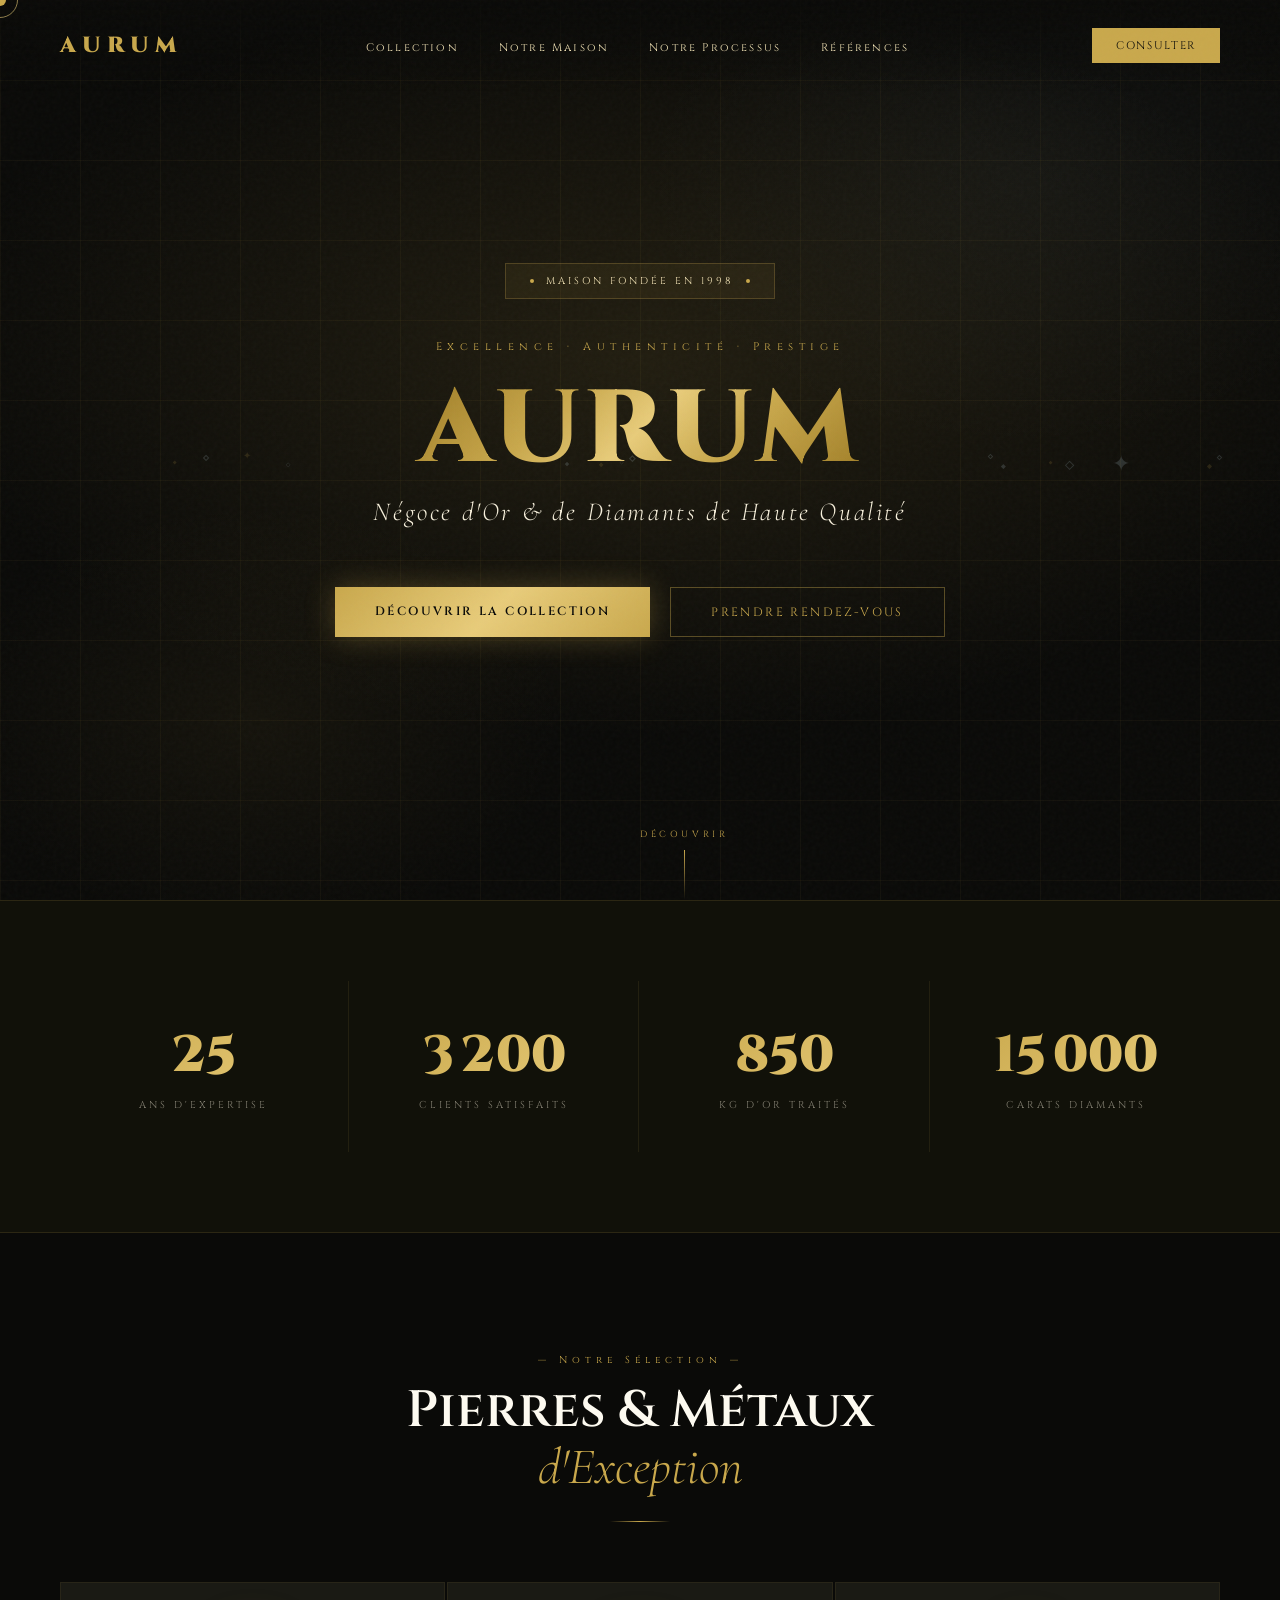
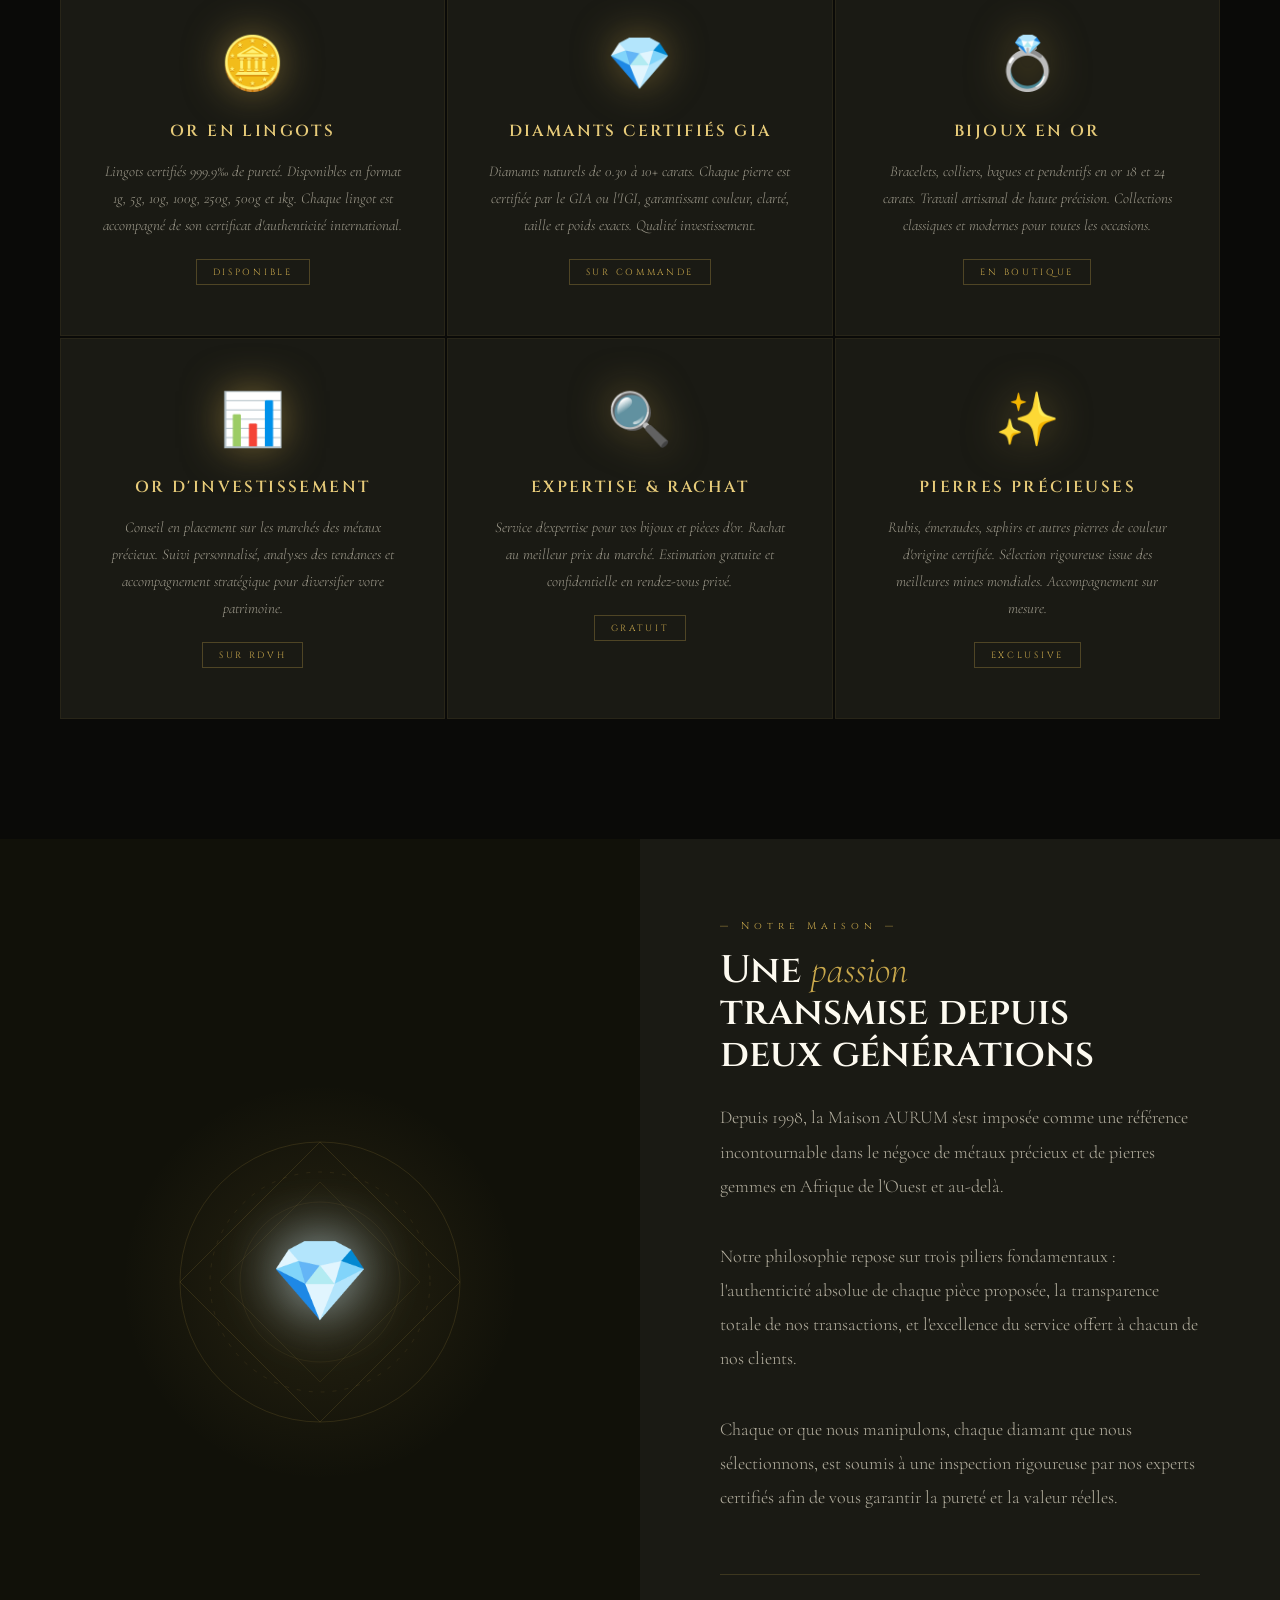
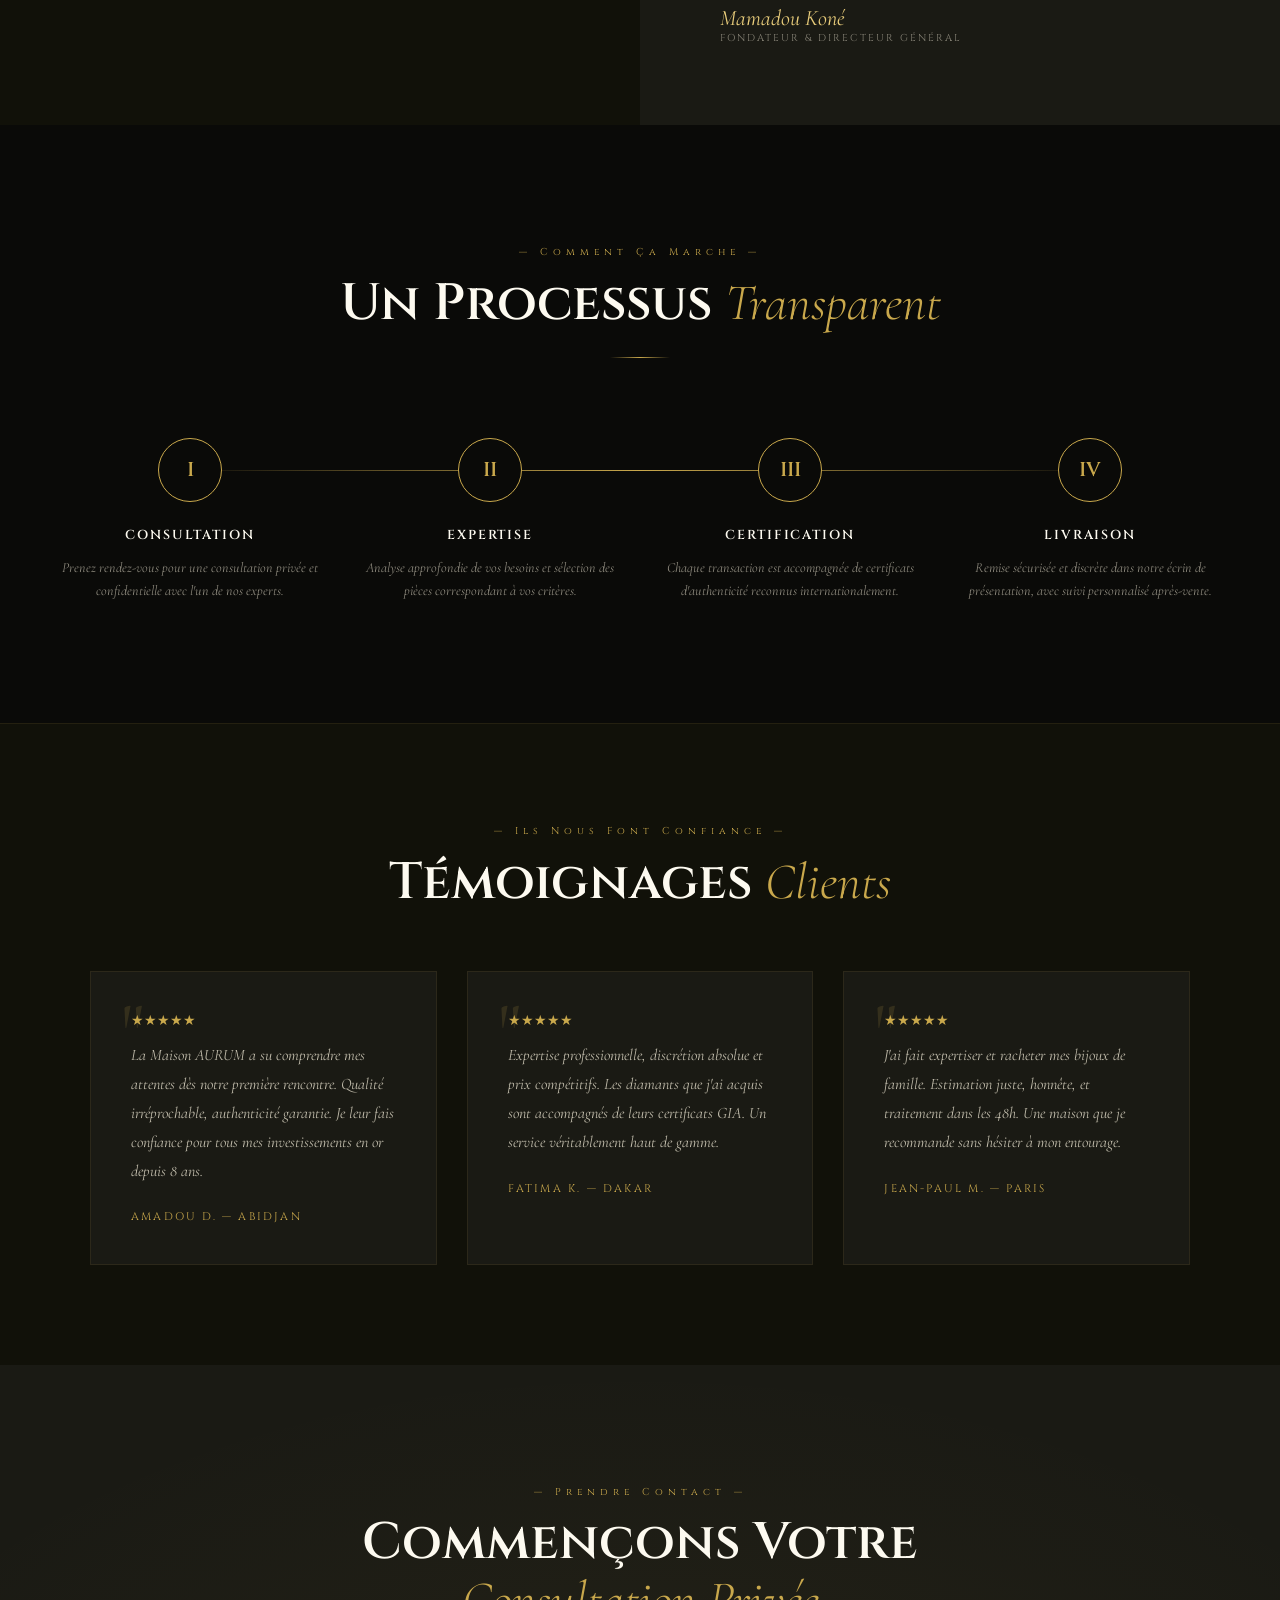
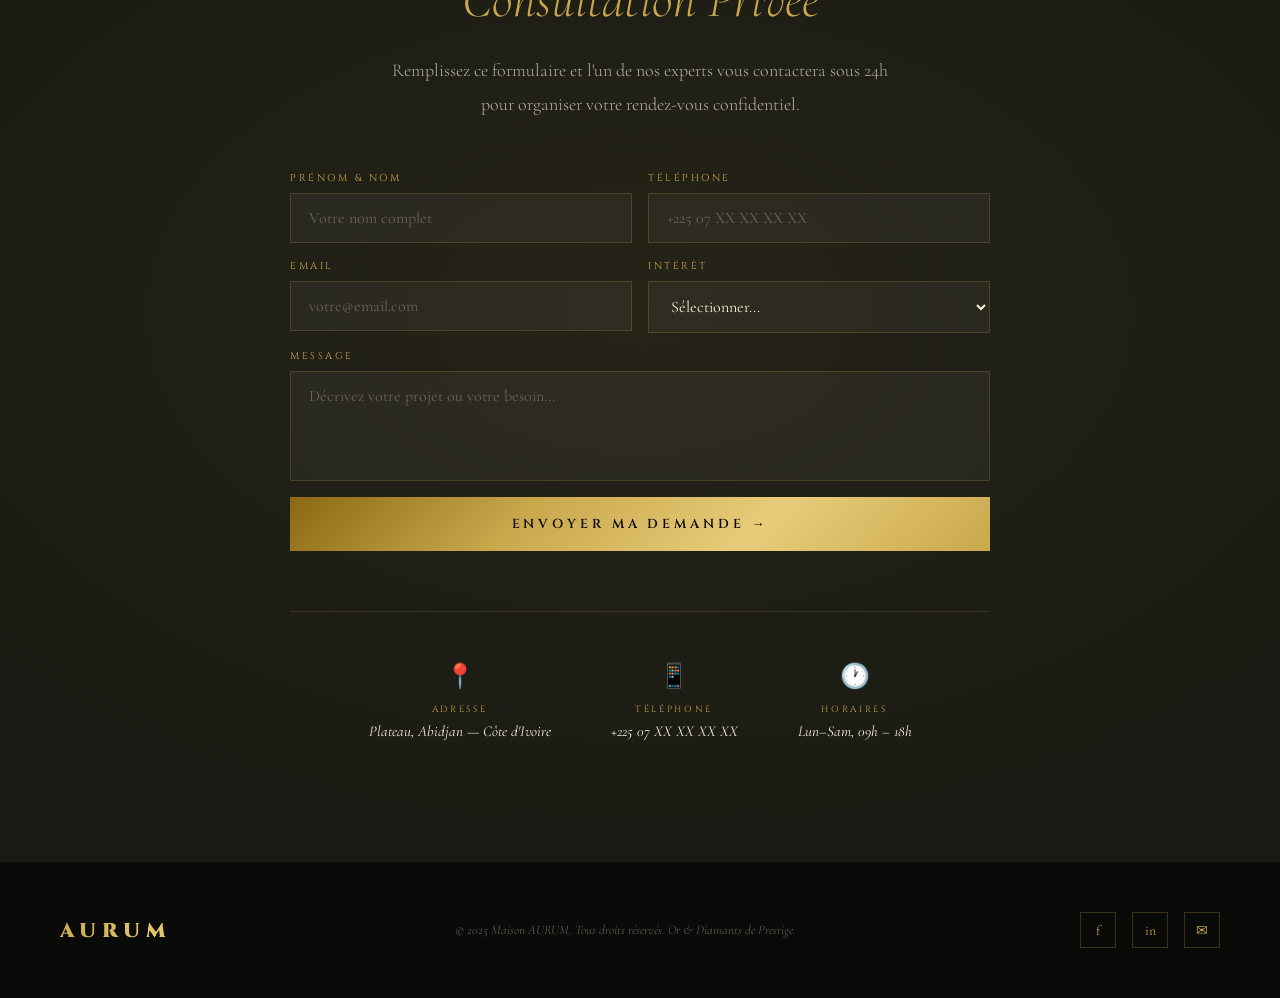
==== index.html @ 29640fcc "first commit" ====
<!DOCTYPE html>
<html lang="fr">
<head>
  <meta charset="UTF-8" />
  <meta name="viewport" content="width=device-width, initial-scale=1.0"/>
  <title>AURUM — Or & Diamants de Prestige</title>
  <link href="https://fonts.googleapis.com/css2?family=Cormorant+Garamond:ital,wght@0,300;0,400;0,600;1,300;1,400&family=Cinzel:wght@400;600;900&family=EB+Garamond:ital,wght@0,400;1,400&display=swap" rel="stylesheet"/>
  <style>
    :root {
      --gold: #C9A84C;
      --gold-light: #E8CC7A;
      --gold-pale: #F5E6B8;
      --gold-deep: #8B6914;
      --black: #0A0A08;
      --dark: #111109;
      --dark2: #1A1A14;
      --smoke: #2A2A20;
      --cream: #F7F0DC;
      --white: #FDFAF0;
      --diamond: #D4F1FF;
    }

    *, *::before, *::after { box-sizing: border-box; margin: 0; padding: 0; }

    html { scroll-behavior: smooth; }

    body {
      background: var(--black);
      color: var(--cream);
      font-family: 'Cormorant Garamond', serif;
      overflow-x: hidden;
      cursor: none;
    }

    /* CUSTOM CURSOR */
    .cursor {
      position: fixed;
      width: 12px; height: 12px;
      background: var(--gold);
      border-radius: 50%;
      pointer-events: none;
      z-index: 9999;
      transform: translate(-50%, -50%);
      transition: transform 0.1s, width 0.3s, height 0.3s, background 0.3s;
    }
    .cursor-ring {
      position: fixed;
      width: 36px; height: 36px;
      border: 1px solid var(--gold-light);
      border-radius: 50%;
      pointer-events: none;
      z-index: 9998;
      transform: translate(-50%, -50%);
      transition: transform 0.18s ease, width 0.3s, height 0.3s;
      opacity: 0.6;
    }

    /* GRAIN OVERLAY */
    body::before {
      content: '';
      position: fixed;
      inset: 0;
      background-image: url("data:image/svg+xml,%3Csvg viewBox='0 0 256 256' xmlns='http://www.w3.org/2000/svg'%3E%3Cfilter id='noise'%3E%3CfeTurbulence type='fractalNoise' baseFrequency='0.9' numOctaves='4' stitchTiles='stitch'/%3E%3C/filter%3E%3Crect width='100%25' height='100%25' filter='url(%23noise)' opacity='1'/%3E%3C/svg%3E");
      opacity: 0.03;
      pointer-events: none;
      z-index: 1000;
    }

    /* NAV */
    nav {
      position: fixed;
      top: 0; left: 0; right: 0;
      display: flex;
      justify-content: space-between;
      align-items: center;
      padding: 28px 60px;
      z-index: 100;
      background: linear-gradient(to bottom, rgba(10,10,8,0.9), transparent);
    }
    .nav-logo {
      font-family: 'Cinzel', serif;
      font-size: 22px;
      font-weight: 900;
      letter-spacing: 0.3em;
      color: var(--gold);
      text-decoration: none;
    }
    .nav-links {
      display: flex;
      gap: 40px;
      list-style: none;
    }
    .nav-links a {
      font-family: 'Cinzel', serif;
      font-size: 11px;
      font-weight: 400;
      letter-spacing: 0.2em;
      color: var(--gold-pale);
      text-decoration: none;
      transition: color 0.3s;
    }
    .nav-links a:hover { color: var(--gold-light); }
    .nav-contact-btn {
      font-family: 'Cinzel', serif;
      font-size: 11px;
      letter-spacing: 0.15em;
      color: var(--black);
      background: var(--gold);
      padding: 10px 24px;
      border: none;
      cursor: none;
      transition: background 0.3s;
      text-decoration: none;
    }
    .nav-contact-btn:hover { background: var(--gold-light); }

    /* HERO */
    .hero {
      position: relative;
      height: 100vh;
      display: flex;
      align-items: center;
      justify-content: center;
      text-align: center;
      overflow: hidden;
    }
    .hero-bg {
      position: absolute;
      inset: 0;
      background:
        radial-gradient(ellipse 80% 60% at 50% 40%, rgba(201,168,76,0.12) 0%, transparent 70%),
        radial-gradient(ellipse 40% 40% at 20% 80%, rgba(201,168,76,0.06) 0%, transparent 60%),
        radial-gradient(ellipse 50% 50% at 80% 20%, rgba(212,241,255,0.04) 0%, transparent 60%),
        var(--black);
    }
    .hero-lines {
      position: absolute;
      inset: 0;
      background-image:
        linear-gradient(rgba(201,168,76,0.05) 1px, transparent 1px),
        linear-gradient(90deg, rgba(201,168,76,0.05) 1px, transparent 1px);
      background-size: 80px 80px;
    }
    .hero-content {
      position: relative;
      z-index: 2;
      animation: heroFadeIn 1.8s ease forwards;
    }
    @keyframes heroFadeIn {
      from { opacity: 0; transform: translateY(30px); }
      to { opacity: 1; transform: translateY(0); }
    }
    .hero-eyebrow {
      font-family: 'Cinzel', serif;
      font-size: 11px;
      font-weight: 400;
      letter-spacing: 0.5em;
      color: var(--gold);
      margin-bottom: 30px;
      opacity: 0;
      animation: heroFadeIn 1s 0.3s ease forwards;
    }
    .hero-title {
      font-family: 'Cinzel', serif;
      font-size: clamp(52px, 8vw, 110px);
      font-weight: 900;
      line-height: 0.9;
      letter-spacing: 0.05em;
      background: linear-gradient(135deg, var(--gold-deep) 0%, var(--gold) 35%, var(--gold-light) 50%, var(--gold) 65%, var(--gold-deep) 100%);
      -webkit-background-clip: text;
      -webkit-text-fill-color: transparent;
      background-clip: text;
      margin-bottom: 20px;
      opacity: 0;
      animation: heroFadeIn 1s 0.5s ease forwards;
    }
    .hero-subtitle {
      font-family: 'Cormorant Garamond', serif;
      font-style: italic;
      font-size: clamp(16px, 2.5vw, 26px);
      color: var(--cream);
      font-weight: 300;
      letter-spacing: 0.1em;
      margin-bottom: 60px;
      opacity: 0;
      animation: heroFadeIn 1s 0.7s ease forwards;
    }
    .hero-ctas {
      display: flex;
      gap: 20px;
      justify-content: center;
      opacity: 0;
      animation: heroFadeIn 1s 0.9s ease forwards;
    }
    .btn-primary {
      font-family: 'Cinzel', serif;
      font-size: 12px;
      font-weight: 600;
      letter-spacing: 0.2em;
      color: var(--black);
      background: linear-gradient(135deg, var(--gold), var(--gold-light), var(--gold));
      padding: 16px 40px;
      border: none;
      cursor: none;
      text-decoration: none;
      display: inline-block;
      transition: transform 0.3s, box-shadow 0.3s;
      box-shadow: 0 0 30px rgba(201,168,76,0.3);
    }
    .btn-primary:hover {
      transform: translateY(-2px);
      box-shadow: 0 8px 40px rgba(201,168,76,0.5);
    }
    .btn-secondary {
      font-family: 'Cinzel', serif;
      font-size: 12px;
      font-weight: 400;
      letter-spacing: 0.2em;
      color: var(--gold);
      background: transparent;
      padding: 16px 40px;
      border: 1px solid rgba(201,168,76,0.4);
      cursor: none;
      text-decoration: none;
      display: inline-block;
      transition: border-color 0.3s, color 0.3s;
    }
    .btn-secondary:hover { border-color: var(--gold); color: var(--gold-light); }

    .hero-scroll {
      position: absolute;
      bottom: 0;
      left: 50%;
      transform: translateX(-50%);
      display: flex;
      flex-direction: column;
      align-items: center;
      gap: 10px;
      opacity: 0;
      animation: heroFadeIn 1s 1.4s ease forwards;
    }
    .hero-scroll span {
      font-family: 'Cinzel', serif;
      font-size: 9px;
      letter-spacing: 0.4em;
      color: var(--gold);
    }
    .scroll-line {
      width: 1px; height: 50px;
      background: linear-gradient(to bottom, var(--gold), transparent);
      animation: scrollPulse 2s infinite;
    }
    @keyframes scrollPulse {
      0%, 100% { opacity: 0.3; transform: scaleY(1); }
      50% { opacity: 1; transform: scaleY(1.2); }
    }

    /* FLOATING GEMS */
    .gem {
      position: absolute;
      pointer-events: none;
      animation: gemFloat linear infinite;
      opacity: 0.15;
    }
    @keyframes gemFloat {
      0% { transform: translateY(100vh) rotate(0deg); opacity: 0; }
      5% { opacity: 0.15; }
      95% { opacity: 0.15; }
      100% { transform: translateY(-100px) rotate(360deg); opacity: 0; }
    }

    /* SECTION GENERAL */
    section { position: relative; }
    .section-label {
      font-family: 'Cinzel', serif;
      font-size: 10px;
      font-weight: 400;
      letter-spacing: 0.5em;
      color: var(--gold);
      margin-bottom: 16px;
      display: block;
    }
    .section-title {
      font-family: 'Cinzel', serif;
      font-size: clamp(28px, 4vw, 52px);
      font-weight: 600;
      color: var(--white);
      margin-bottom: 24px;
      line-height: 1.1;
    }
    .section-title em {
      font-family: 'Cormorant Garamond', serif;
      font-style: italic;
      font-weight: 300;
      color: var(--gold);
    }
    .section-text {
      font-size: clamp(15px, 1.5vw, 18px);
      line-height: 1.9;
      color: rgba(247,240,220,0.7);
      font-weight: 300;
    }
    .gold-divider {
      width: 60px; height: 1px;
      background: linear-gradient(to right, transparent, var(--gold), transparent);
      margin: 0 auto 60px;
    }

    /* CHIFFRES */
    .stats {
      background: var(--dark);
      padding: 80px 60px;
      display: grid;
      grid-template-columns: repeat(4, 1fr);
      gap: 2px;
      border-top: 1px solid rgba(201,168,76,0.15);
      border-bottom: 1px solid rgba(201,168,76,0.15);
    }
    .stat {
      padding: 40px;
      text-align: center;
      border-right: 1px solid rgba(201,168,76,0.1);
      position: relative;
    }
    .stat:last-child { border-right: none; }
    .stat-number {
      font-family: 'Cinzel', serif;
      font-size: clamp(36px, 4vw, 60px);
      font-weight: 900;
      background: linear-gradient(135deg, var(--gold), var(--gold-light));
      -webkit-background-clip: text;
      -webkit-text-fill-color: transparent;
      background-clip: text;
      display: block;
    }
    .stat-label {
      font-family: 'Cinzel', serif;
      font-size: 10px;
      letter-spacing: 0.3em;
      color: rgba(247,240,220,0.5);
      margin-top: 8px;
      display: block;
    }

    /* COLLECTION */
    .collection {
      padding: 120px 60px;
      background: var(--black);
      text-align: center;
    }
    .collection-grid {
      display: grid;
      grid-template-columns: repeat(3, 1fr);
      gap: 2px;
      margin-top: 60px;
    }
    .product-card {
      position: relative;
      background: var(--dark2);
      padding: 50px 40px;
      border: 1px solid rgba(201,168,76,0.08);
      transition: border-color 0.4s, transform 0.4s;
      overflow: hidden;
      cursor: none;
    }
    .product-card::before {
      content: '';
      position: absolute;
      inset: 0;
      background: linear-gradient(135deg, rgba(201,168,76,0.05), transparent);
      opacity: 0;
      transition: opacity 0.4s;
    }
    .product-card:hover { border-color: rgba(201,168,76,0.4); transform: translateY(-4px); }
    .product-card:hover::before { opacity: 1; }
    .product-icon {
      font-size: 52px;
      display: block;
      margin-bottom: 24px;
      filter: drop-shadow(0 0 20px rgba(201,168,76,0.5));
    }
    .product-name {
      font-family: 'Cinzel', serif;
      font-size: 16px;
      font-weight: 600;
      letter-spacing: 0.15em;
      color: var(--gold-light);
      margin-bottom: 16px;
    }
    .product-desc {
      font-size: 15px;
      line-height: 1.8;
      color: rgba(247,240,220,0.6);
      font-weight: 300;
      font-style: italic;
    }
    .product-badge {
      display: inline-block;
      margin-top: 20px;
      font-family: 'Cinzel', serif;
      font-size: 9px;
      letter-spacing: 0.3em;
      color: var(--gold);
      border: 1px solid rgba(201,168,76,0.3);
      padding: 6px 16px;
    }

    /* ABOUT */
    .about {
      display: grid;
      grid-template-columns: 1fr 1fr;
      min-height: 70vh;
    }
    .about-visual {
      position: relative;
      background: var(--dark);
      overflow: hidden;
      display: flex;
      align-items: center;
      justify-content: center;
    }
    .about-visual-inner {
      position: relative;
      width: 300px; height: 300px;
    }
    .diamond-svg {
      position: absolute;
      inset: 0;
      animation: rotateDiamond 20s linear infinite;
    }
    @keyframes rotateDiamond {
      from { transform: rotate(0deg); }
      to { transform: rotate(360deg); }
    }
    .diamond-center {
      position: absolute;
      top: 50%; left: 50%;
      transform: translate(-50%, -50%);
      font-size: 80px;
      filter: drop-shadow(0 0 30px rgba(212,241,255,0.8));
    }
    .about-glow {
      position: absolute;
      width: 400px; height: 400px;
      border-radius: 50%;
      background: radial-gradient(circle, rgba(201,168,76,0.12), transparent 70%);
      top: 50%; left: 50%;
      transform: translate(-50%, -50%);
    }
    .about-text {
      padding: 80px;
      background: var(--dark2);
      display: flex;
      flex-direction: column;
      justify-content: center;
    }
    .about-text .section-text { margin-bottom: 20px; }
    .about-signature {
      margin-top: 40px;
      padding-top: 30px;
      border-top: 1px solid rgba(201,168,76,0.2);
      display: flex;
      align-items: center;
      gap: 20px;
    }
    .about-signature-name {
      font-family: 'Cormorant Garamond', serif;
      font-style: italic;
      font-size: 22px;
      color: var(--gold-light);
    }
    .about-signature-title {
      font-family: 'Cinzel', serif;
      font-size: 10px;
      letter-spacing: 0.2em;
      color: rgba(247,240,220,0.5);
    }

    /* PROCESSUS */
    .process {
      padding: 120px 60px;
      background: var(--black);
      text-align: center;
    }
    .process-steps {
      display: grid;
      grid-template-columns: repeat(4, 1fr);
      gap: 40px;
      margin-top: 80px;
      position: relative;
    }
    .process-steps::before {
      content: '';
      position: absolute;
      top: 32px; left: 10%; right: 10%;
      height: 1px;
      background: linear-gradient(to right, transparent, var(--gold), transparent);
    }
    .step {
      position: relative;
      text-align: center;
    }
    .step-num {
      width: 64px; height: 64px;
      border: 1px solid var(--gold);
      border-radius: 50%;
      display: flex;
      align-items: center;
      justify-content: center;
      margin: 0 auto 24px;
      font-family: 'Cinzel', serif;
      font-size: 20px;
      font-weight: 600;
      color: var(--gold);
      background: var(--black);
      position: relative;
      z-index: 1;
    }
    .step-title {
      font-family: 'Cinzel', serif;
      font-size: 13px;
      font-weight: 600;
      letter-spacing: 0.15em;
      color: var(--white);
      margin-bottom: 12px;
    }
    .step-desc {
      font-size: 14px;
      line-height: 1.7;
      color: rgba(247,240,220,0.55);
      font-style: italic;
    }

    /* TEMOIGNAGES */
    .testimonials {
      background: var(--dark);
      padding: 100px 60px;
      border-top: 1px solid rgba(201,168,76,0.1);
    }
    .testimonials-title { text-align: center; margin-bottom: 60px; }
    .testimonials-grid {
      display: grid;
      grid-template-columns: repeat(3, 1fr);
      gap: 30px;
      max-width: 1100px;
      margin: 0 auto;
    }
    .testimonial {
      background: var(--dark2);
      padding: 40px;
      border: 1px solid rgba(201,168,76,0.1);
      position: relative;
    }
    .testimonial::before {
      content: '"';
      position: absolute;
      top: 20px; left: 30px;
      font-family: 'Cormorant Garamond', serif;
      font-size: 80px;
      color: rgba(201,168,76,0.15);
      line-height: 1;
    }
    .testimonial-text {
      font-style: italic;
      font-size: 16px;
      line-height: 1.8;
      color: rgba(247,240,220,0.75);
      margin-bottom: 24px;
      position: relative;
      z-index: 1;
    }
    .testimonial-author {
      font-family: 'Cinzel', serif;
      font-size: 11px;
      letter-spacing: 0.2em;
      color: var(--gold);
    }
    .stars { color: var(--gold); font-size: 14px; margin-bottom: 12px; }

    /* CONTACT */
    .contact {
      background: var(--dark2);
      padding: 120px 60px;
      text-align: center;
      position: relative;
      overflow: hidden;
    }
    .contact::before {
      content: '';
      position: absolute;
      inset: 0;
      background: radial-gradient(ellipse 70% 50% at 50% 50%, rgba(201,168,76,0.07), transparent);
      pointer-events: none;
    }
    .contact-inner {
      position: relative;
      z-index: 1;
      max-width: 700px;
      margin: 0 auto;
    }
    .contact-form {
      display: grid;
      grid-template-columns: 1fr 1fr;
      gap: 16px;
      margin-top: 50px;
      text-align: left;
    }
    .form-group { display: flex; flex-direction: column; gap: 8px; }
    .form-group.full { grid-column: 1 / -1; }
    .form-group label {
      font-family: 'Cinzel', serif;
      font-size: 10px;
      letter-spacing: 0.25em;
      color: var(--gold);
    }
    .form-group input,
    .form-group select,
    .form-group textarea {
      background: rgba(255,255,255,0.04);
      border: 1px solid rgba(201,168,76,0.2);
      color: var(--cream);
      font-family: 'Cormorant Garamond', serif;
      font-size: 16px;
      padding: 14px 18px;
      outline: none;
      transition: border-color 0.3s;
      resize: none;
    }
    .form-group input:focus,
    .form-group select:focus,
    .form-group textarea:focus { border-color: var(--gold); }
    .form-group input::placeholder,
    .form-group textarea::placeholder { color: rgba(247,240,220,0.3); }
    .form-group select option { background: var(--dark2); }
    .form-submit {
      grid-column: 1 / -1;
      background: linear-gradient(135deg, var(--gold-deep), var(--gold), var(--gold-light), var(--gold));
      border: none;
      color: var(--black);
      font-family: 'Cinzel', serif;
      font-size: 13px;
      font-weight: 600;
      letter-spacing: 0.3em;
      padding: 18px;
      cursor: none;
      transition: opacity 0.3s, transform 0.3s;
    }
    .form-submit:hover { opacity: 0.9; transform: translateY(-1px); }

    /* CONTACT INFO */
    .contact-info {
      display: flex;
      justify-content: center;
      gap: 60px;
      margin-top: 60px;
      padding-top: 50px;
      border-top: 1px solid rgba(201,168,76,0.15);
    }
    .contact-info-item {
      text-align: center;
    }
    .contact-info-icon { font-size: 24px; margin-bottom: 12px; display: block; }
    .contact-info-label {
      font-family: 'Cinzel', serif;
      font-size: 9px;
      letter-spacing: 0.3em;
      color: var(--gold);
      margin-bottom: 6px;
      display: block;
    }
    .contact-info-value {
      font-size: 15px;
      color: var(--cream);
      font-style: italic;
    }

    /* FOOTER */
    footer {
      background: var(--black);
      padding: 50px 60px;
      display: flex;
      justify-content: space-between;
      align-items: center;
      border-top: 1px solid rgba(201,168,76,0.1);
    }
    .footer-logo {
      font-family: 'Cinzel', serif;
      font-size: 20px;
      font-weight: 900;
      letter-spacing: 0.3em;
      background: linear-gradient(135deg, var(--gold), var(--gold-light));
      -webkit-background-clip: text;
      -webkit-text-fill-color: transparent;
      background-clip: text;
    }
    .footer-copy {
      font-size: 13px;
      color: rgba(247,240,220,0.35);
      font-style: italic;
    }
    .footer-socials {
      display: flex;
      gap: 16px;
    }
    .footer-social {
      width: 36px; height: 36px;
      border: 1px solid rgba(201,168,76,0.25);
      display: flex;
      align-items: center;
      justify-content: center;
      font-size: 14px;
      color: var(--gold);
      transition: border-color 0.3s, background 0.3s;
      text-decoration: none;
      cursor: none;
    }
    .footer-social:hover { border-color: var(--gold); background: rgba(201,168,76,0.1); }

    /* ANIMATIONS SCROLL */
    .reveal {
      opacity: 0;
      transform: translateY(40px);
      transition: opacity 0.8s ease, transform 0.8s ease;
    }
    .reveal.visible {
      opacity: 1;
      transform: translateY(0);
    }
    .reveal-delay-1 { transition-delay: 0.1s; }
    .reveal-delay-2 { transition-delay: 0.2s; }
    .reveal-delay-3 { transition-delay: 0.3s; }
    .reveal-delay-4 { transition-delay: 0.4s; }

    /* BADGE LUXE */
    .luxury-badge {
      display: inline-flex;
      align-items: center;
      gap: 12px;
      background: rgba(201,168,76,0.08);
      border: 1px solid rgba(201,168,76,0.25);
      padding: 10px 24px;
      margin-bottom: 40px;
    }
    .luxury-badge span {
      font-family: 'Cinzel', serif;
      font-size: 10px;
      letter-spacing: 0.3em;
      color: var(--gold-pale);
    }
    .luxury-badge-dot {
      width: 4px; height: 4px;
      background: var(--gold);
      border-radius: 50%;
    }

    @media (max-width: 900px) {
      nav { padding: 20px 24px; }
      .nav-links { display: none; }
      .stats { grid-template-columns: repeat(2, 1fr); padding: 40px 24px; }
      .stat { border-right: none; border-bottom: 1px solid rgba(201,168,76,0.1); }
      .collection { padding: 80px 24px; }
      .collection-grid { grid-template-columns: 1fr; }
      .about { grid-template-columns: 1fr; }
      .about-visual { min-height: 300px; }
      .about-text { padding: 50px 24px; }
      .process { padding: 80px 24px; }
      .process-steps { grid-template-columns: repeat(2, 1fr); }
      .process-steps::before { display: none; }
      .testimonials { padding: 70px 24px; }
      .testimonials-grid { grid-template-columns: 1fr; }
      .contact { padding: 80px 24px; }
      .contact-form { grid-template-columns: 1fr; }
      .form-group.full { grid-column: 1; }
      .form-submit { grid-column: 1; }
      .contact-info { flex-direction: column; gap: 30px; }
      footer { flex-direction: column; gap: 20px; text-align: center; }
    }
  </style>
</head>
<body>

  <div class="cursor" id="cursor"></div>
  <div class="cursor-ring" id="cursorRing"></div>

  <!-- NAV -->
  <nav>
    <a href="#" class="nav-logo">AURUM</a>
    <ul class="nav-links">
      <li><a href="#collection">Collection</a></li>
      <li><a href="#about">Notre Maison</a></li>
      <li><a href="#process">Notre Processus</a></li>
      <li><a href="#temoignages">Références</a></li>
    </ul>
    <a href="#contact" class="nav-contact-btn">CONSULTER</a>
  </nav>

  <!-- HERO -->
  <section class="hero" id="accueil">
    <div class="hero-bg"></div>
    <div class="hero-lines"></div>

    <!-- Floating gems -->
    <div id="gems"></div>

    <div class="hero-content">
      <div class="luxury-badge">
        <span class="luxury-badge-dot"></span>
        <span>MAISON FONDÉE EN 1998</span>
        <span class="luxury-badge-dot"></span>
      </div>
      <p class="hero-eyebrow">Excellence · Authenticité · Prestige</p>
      <h1 class="hero-title">AURUM</h1>
      <p class="hero-subtitle">Négoce d'Or & de Diamants de Haute Qualité</p>
      <div class="hero-ctas">
        <a href="#collection" class="btn-primary">DÉCOUVRIR LA COLLECTION</a>
        <a href="#contact" class="btn-secondary">PRENDRE RENDEZ-VOUS</a>
      </div>
    </div>

    <div class="hero-scroll">
      <span>DÉCOUVRIR</span>
      <div class="scroll-line"></div>
    </div>
  </section>

  <!-- STATS -->
  <div class="stats">
    <div class="stat reveal">
      <span class="stat-number" data-target="25">0</span>
      <span class="stat-label">ANS D'EXPERTISE</span>
    </div>
    <div class="stat reveal reveal-delay-1">
      <span class="stat-number" data-target="3200">0</span>
      <span class="stat-label">CLIENTS SATISFAITS</span>
    </div>
    <div class="stat reveal reveal-delay-2">
      <span class="stat-number" data-target="850">0</span>
      <span class="stat-label">KG D'OR TRAITÉS</span>
    </div>
    <div class="stat reveal reveal-delay-3">
      <span class="stat-number" data-target="15000">0</span>
      <span class="stat-label">CARATS DIAMANTS</span>
    </div>
  </div>

  <!-- COLLECTION -->
  <section class="collection" id="collection">
    <div class="reveal">
      <span class="section-label">— Notre Sélection —</span>
      <h2 class="section-title">Pierres & Métaux<br><em>d'Exception</em></h2>
      <div class="gold-divider"></div>
    </div>
    <div class="collection-grid">
      <div class="product-card reveal">
        <span class="product-icon">🪙</span>
        <div class="product-name">OR EN LINGOTS</div>
        <p class="product-desc">Lingots certifiés 999.9‰ de pureté. Disponibles en format 1g, 5g, 10g, 100g, 250g, 500g et 1kg. Chaque lingot est accompagné de son certificat d'authenticité international.</p>
        <span class="product-badge">DISPONIBLE</span>
      </div>
      <div class="product-card reveal reveal-delay-1">
        <span class="product-icon">💎</span>
        <div class="product-name">DIAMANTS CERTIFIÉS GIA</div>
        <p class="product-desc">Diamants naturels de 0.30 à 10+ carats. Chaque pierre est certifiée par le GIA ou l'IGI, garantissant couleur, clarté, taille et poids exacts. Qualité investissement.</p>
        <span class="product-badge">SUR COMMANDE</span>
      </div>
      <div class="product-card reveal reveal-delay-2">
        <span class="product-icon">💍</span>
        <div class="product-name">BIJOUX EN OR</div>
        <p class="product-desc">Bracelets, colliers, bagues et pendentifs en or 18 et 24 carats. Travail artisanal de haute précision. Collections classiques et modernes pour toutes les occasions.</p>
        <span class="product-badge">EN BOUTIQUE</span>
      </div>
      <div class="product-card reveal">
        <span class="product-icon">📊</span>
        <div class="product-name">OR D'INVESTISSEMENT</div>
        <p class="product-desc">Conseil en placement sur les marchés des métaux précieux. Suivi personnalisé, analyses des tendances et accompagnement stratégique pour diversifier votre patrimoine.</p>
        <span class="product-badge">SUR RDVH</span>
      </div>
      <div class="product-card reveal reveal-delay-1">
        <span class="product-icon">🔍</span>
        <div class="product-name">EXPERTISE & RACHAT</div>
        <p class="product-desc">Service d'expertise pour vos bijoux et pièces d'or. Rachat au meilleur prix du marché. Estimation gratuite et confidentielle en rendez-vous privé.</p>
        <span class="product-badge">GRATUIT</span>
      </div>
      <div class="product-card reveal reveal-delay-2">
        <span class="product-icon">✨</span>
        <div class="product-name">PIERRES PRÉCIEUSES</div>
        <p class="product-desc">Rubis, émeraudes, saphirs et autres pierres de couleur d'origine certifiée. Sélection rigoureuse issue des meilleures mines mondiales. Accompagnement sur mesure.</p>
        <span class="product-badge">EXCLUSIVE</span>
      </div>
    </div>
  </section>

  <!-- ABOUT -->
  <section class="about" id="about">
    <div class="about-visual">
      <div class="about-glow"></div>
      <div class="about-visual-inner">
        <svg class="diamond-svg" viewBox="0 0 300 300" fill="none" xmlns="http://www.w3.org/2000/svg">
          <circle cx="150" cy="150" r="140" stroke="rgba(201,168,76,0.15)" stroke-width="1"/>
          <circle cx="150" cy="150" r="110" stroke="rgba(201,168,76,0.1)" stroke-width="1" stroke-dasharray="4 8"/>
          <circle cx="150" cy="150" r="80" stroke="rgba(201,168,76,0.08)" stroke-width="1"/>
          <path d="M150 10 L290 150 L150 290 L10 150 Z" stroke="rgba(201,168,76,0.3)" stroke-width="0.5" fill="none"/>
          <path d="M150 50 L250 150 L150 250 L50 150 Z" stroke="rgba(201,168,76,0.2)" stroke-width="0.5" fill="none"/>
        </svg>
        <div class="diamond-center">💎</div>
      </div>
    </div>
    <div class="about-text">
      <span class="section-label">— Notre Maison —</span>
      <h2 class="section-title" style="font-size:clamp(24px,3vw,42px);">Une <em>passion</em><br>transmise depuis<br>deux générations</h2>
      <p class="section-text">Depuis 1998, la Maison AURUM s'est imposée comme une référence incontournable dans le négoce de métaux précieux et de pierres gemmes en Afrique de l'Ouest et au-delà.</p>
      <p class="section-text" style="margin-top:16px;">Notre philosophie repose sur trois piliers fondamentaux : l'authenticité absolue de chaque pièce proposée, la transparence totale de nos transactions, et l'excellence du service offert à chacun de nos clients.</p>
      <p class="section-text" style="margin-top:16px;">Chaque or que nous manipulons, chaque diamant que nous sélectionnons, est soumis à une inspection rigoureuse par nos experts certifiés afin de vous garantir la pureté et la valeur réelles.</p>
      <div class="about-signature">
        <div>
          <div class="about-signature-name">Mamadou Koné</div>
          <div class="about-signature-title">FONDATEUR & DIRECTEUR GÉNÉRAL</div>
        </div>
      </div>
    </div>
  </section>

  <!-- PROCESSUS -->
  <section class="process" id="process">
    <div class="reveal">
      <span class="section-label">— Comment Ça Marche —</span>
      <h2 class="section-title">Un Processus <em>Transparent</em></h2>
      <div class="gold-divider"></div>
    </div>
    <div class="process-steps">
      <div class="step reveal">
        <div class="step-num">I</div>
        <div class="step-title">CONSULTATION</div>
        <p class="step-desc">Prenez rendez-vous pour une consultation privée et confidentielle avec l'un de nos experts.</p>
      </div>
      <div class="step reveal reveal-delay-1">
        <div class="step-num">II</div>
        <div class="step-title">EXPERTISE</div>
        <p class="step-desc">Analyse approfondie de vos besoins et sélection des pièces correspondant à vos critères.</p>
      </div>
      <div class="step reveal reveal-delay-2">
        <div class="step-num">III</div>
        <div class="step-title">CERTIFICATION</div>
        <p class="step-desc">Chaque transaction est accompagnée de certificats d'authenticité reconnus internationalement.</p>
      </div>
      <div class="step reveal reveal-delay-3">
        <div class="step-num">IV</div>
        <div class="step-title">LIVRAISON</div>
        <p class="step-desc">Remise sécurisée et discrète dans notre écrin de présentation, avec suivi personnalisé après-vente.</p>
      </div>
    </div>
  </section>

  <!-- TEMOIGNAGES -->
  <section class="testimonials" id="temoignages">
    <div class="testimonials-title reveal">
      <span class="section-label">— Ils Nous Font Confiance —</span>
      <h2 class="section-title">Témoignages <em>Clients</em></h2>
    </div>
    <div class="testimonials-grid">
      <div class="testimonial reveal">
        <div class="stars">★★★★★</div>
        <p class="testimonial-text">La Maison AURUM a su comprendre mes attentes dès notre première rencontre. Qualité irréprochable, authenticité garantie. Je leur fais confiance pour tous mes investissements en or depuis 8 ans.</p>
        <div class="testimonial-author">AMADOU D. — ABIDJAN</div>
      </div>
      <div class="testimonial reveal reveal-delay-1">
        <div class="stars">★★★★★</div>
        <p class="testimonial-text">Expertise professionnelle, discrétion absolue et prix compétitifs. Les diamants que j'ai acquis sont accompagnés de leurs certificats GIA. Un service véritablement haut de gamme.</p>
        <div class="testimonial-author">FATIMA K. — DAKAR</div>
      </div>
      <div class="testimonial reveal reveal-delay-2">
        <div class="stars">★★★★★</div>
        <p class="testimonial-text">J'ai fait expertiser et racheter mes bijoux de famille. Estimation juste, honnête, et traitement dans les 48h. Une maison que je recommande sans hésiter à mon entourage.</p>
        <div class="testimonial-author">JEAN-PAUL M. — PARIS</div>
      </div>
    </div>
  </section>

  <!-- CONTACT -->
  <section class="contact" id="contact">
    <div class="contact-inner">
      <div class="reveal">
        <span class="section-label">— Prendre Contact —</span>
        <h2 class="section-title">Commençons Votre<br><em>Consultation Privée</em></h2>
        <p class="section-text" style="max-width:500px;margin:0 auto;">Remplissez ce formulaire et l'un de nos experts vous contactera sous 24h pour organiser votre rendez-vous confidentiel.</p>
      </div>
      <form class="contact-form reveal" onsubmit="handleSubmit(event)">
        <div class="form-group">
          <label>PRÉNOM & NOM</label>
          <input type="text" placeholder="Votre nom complet"/>
        </div>
        <div class="form-group">
          <label>TÉLÉPHONE</label>
          <input type="tel" placeholder="+225 07 XX XX XX XX"/>
        </div>
        <div class="form-group">
          <label>EMAIL</label>
          <input type="email" placeholder="votre@email.com"/>
        </div>
        <div class="form-group">
          <label>INTÉRÊT</label>
          <select>
            <option value="">Sélectionner...</option>
            <option>Or en Lingots</option>
            <option>Diamants Certifiés</option>
            <option>Bijoux en Or</option>
            <option>Investissement</option>
            <option>Expertise / Rachat</option>
            <option>Pierres Précieuses</option>
          </select>
        </div>
        <div class="form-group full">
          <label>MESSAGE</label>
          <textarea rows="4" placeholder="Décrivez votre projet ou votre besoin..."></textarea>
        </div>
        <button type="submit" class="form-submit">ENVOYER MA DEMANDE →</button>
      </form>
      <div class="contact-info reveal">
        <div class="contact-info-item">
          <span class="contact-info-icon">📍</span>
          <span class="contact-info-label">ADRESSE</span>
          <span class="contact-info-value">Plateau, Abidjan — Côte d'Ivoire</span>
        </div>
        <div class="contact-info-item">
          <span class="contact-info-icon">📱</span>
          <span class="contact-info-label">TÉLÉPHONE</span>
          <span class="contact-info-value">+225 07 XX XX XX XX</span>
        </div>
        <div class="contact-info-item">
          <span class="contact-info-icon">🕐</span>
          <span class="contact-info-label">HORAIRES</span>
          <span class="contact-info-value">Lun–Sam, 09h – 18h</span>
        </div>
      </div>
    </div>
  </section>

  <!-- FOOTER -->
  <footer>
    <div class="footer-logo">AURUM</div>
    <p class="footer-copy">© 2025 Maison AURUM. Tous droits réservés. Or & Diamants de Prestige.</p>
    <div class="footer-socials">
      <a href="#" class="footer-social">f</a>
      <a href="#" class="footer-social">in</a>
      <a href="#" class="footer-social">✉</a>
    </div>
  </footer>

  <script>
    // Custom cursor
    const cursor = document.getElementById('cursor');
    const cursorRing = document.getElementById('cursorRing');
    let mx = 0, my = 0, rx = 0, ry = 0;
    document.addEventListener('mousemove', e => { mx = e.clientX; my = e.clientY; });
    function animateCursor() {
      rx += (mx - rx) * 0.15;
      ry += (my - ry) * 0.15;
      cursor.style.left = mx + 'px';
      cursor.style.top = my + 'px';
      cursorRing.style.left = rx + 'px';
      cursorRing.style.top = ry + 'px';
      requestAnimationFrame(animateCursor);
    }
    animateCursor();
    document.querySelectorAll('a, button, .product-card').forEach(el => {
      el.addEventListener('mouseenter', () => { cursor.style.transform = 'translate(-50%,-50%) scale(2)'; cursorRing.style.transform = 'translate(-50%,-50%) scale(1.5)'; });
      el.addEventListener('mouseleave', () => { cursor.style.transform = 'translate(-50%,-50%) scale(1)'; cursorRing.style.transform = 'translate(-50%,-50%) scale(1)'; });
    });

    // Floating gems
    const gemsContainer = document.getElementById('gems');
    const gemTypes = ['✦', '◆', '⬦', '◇', '⋄'];
    for (let i = 0; i < 15; i++) {
      const gem = document.createElement('div');
      gem.className = 'gem';
      gem.textContent = gemTypes[Math.floor(Math.random() * gemTypes.length)];
      gem.style.left = Math.random() * 100 + '%';
      gem.style.fontSize = (8 + Math.random() * 16) + 'px';
      gem.style.animationDuration = (15 + Math.random() * 20) + 's';
      gem.style.animationDelay = (Math.random() * 20) + 's';
      gem.style.color = Math.random() > 0.5 ? '#C9A84C' : '#D4F1FF';
      gemsContainer.appendChild(gem);
    }

    // Scroll reveal
    const reveals = document.querySelectorAll('.reveal');
    const observer = new IntersectionObserver(entries => {
      entries.forEach(e => { if (e.isIntersecting) e.target.classList.add('visible'); });
    }, { threshold: 0.12 });
    reveals.forEach(el => observer.observe(el));

    // Counter animation
    function animateCounter(el, target) {
      let start = 0;
      const duration = 2000;
      const step = timestamp => {
        if (!start) start = timestamp;
        const progress = Math.min((timestamp - start) / duration, 1);
        const eased = 1 - Math.pow(1 - progress, 3);
        el.textContent = Math.floor(eased * target).toLocaleString('fr');
        if (progress < 1) requestAnimationFrame(step);
        else el.textContent = target.toLocaleString('fr');
      };
      requestAnimationFrame(step);
    }
    const statsObserver = new IntersectionObserver(entries => {
      entries.forEach(e => {
        if (e.isIntersecting) {
          const target = +e.target.dataset.target;
          animateCounter(e.target, target);
          statsObserver.unobserve(e.target);
        }
      });
    }, { threshold: 0.5 });
    document.querySelectorAll('.stat-number[data-target]').forEach(el => statsObserver.observe(el));

    // Form submit
    function handleSubmit(e) {
      e.preventDefault();
      const btn = e.target.querySelector('.form-submit');
      btn.textContent = '✓ MESSAGE ENVOYÉ — NOUS VOUS CONTACTERONS BIENTÔT';
      btn.style.background = 'rgba(201,168,76,0.2)';
      btn.style.color = '#C9A84C';
      btn.style.border = '1px solid rgba(201,168,76,0.4)';
    }

    // Smooth scroll
    document.querySelectorAll('a[href^="#"]').forEach(a => {
      a.addEventListener('click', e => {
        e.preventDefault();
        const target = document.querySelector(a.getAttribute('href'));
        if (target) target.scrollIntoView({ behavior: 'smooth' });
      });
    });
  </script>
</body>
</html>
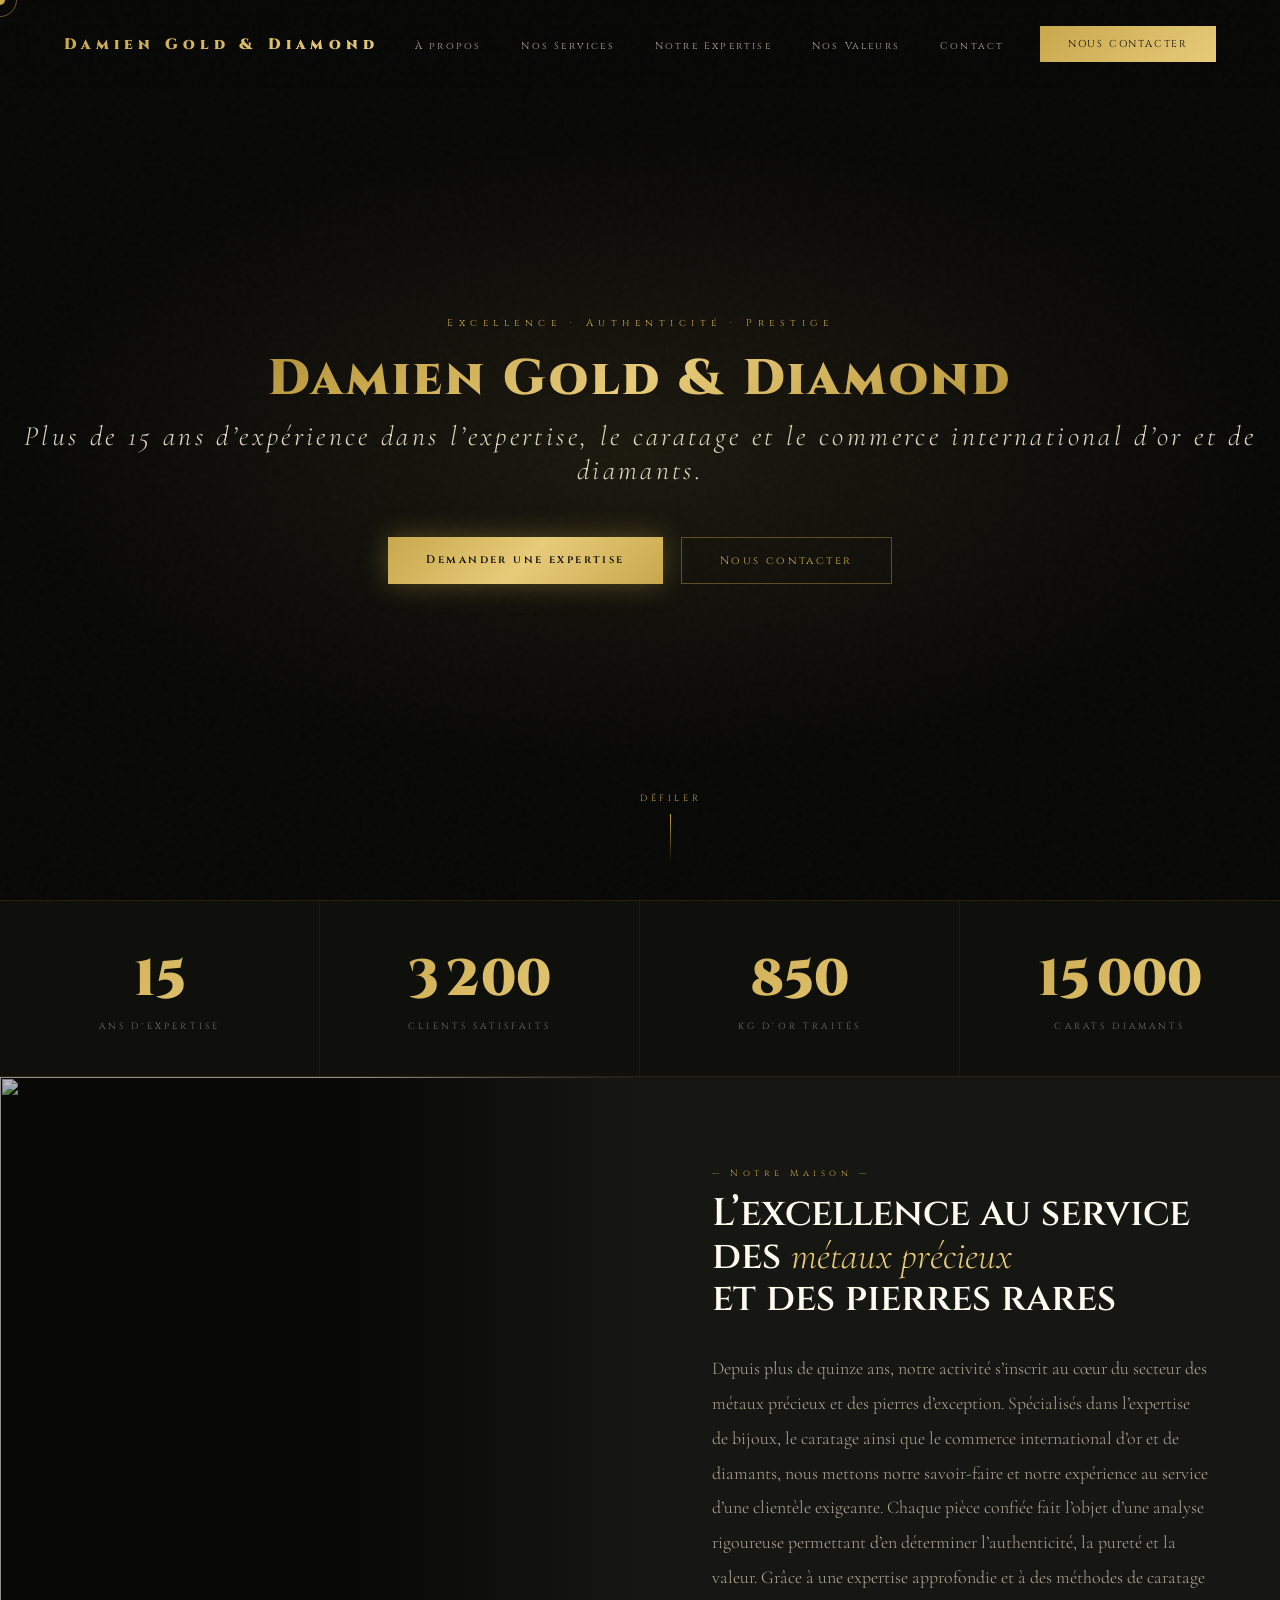
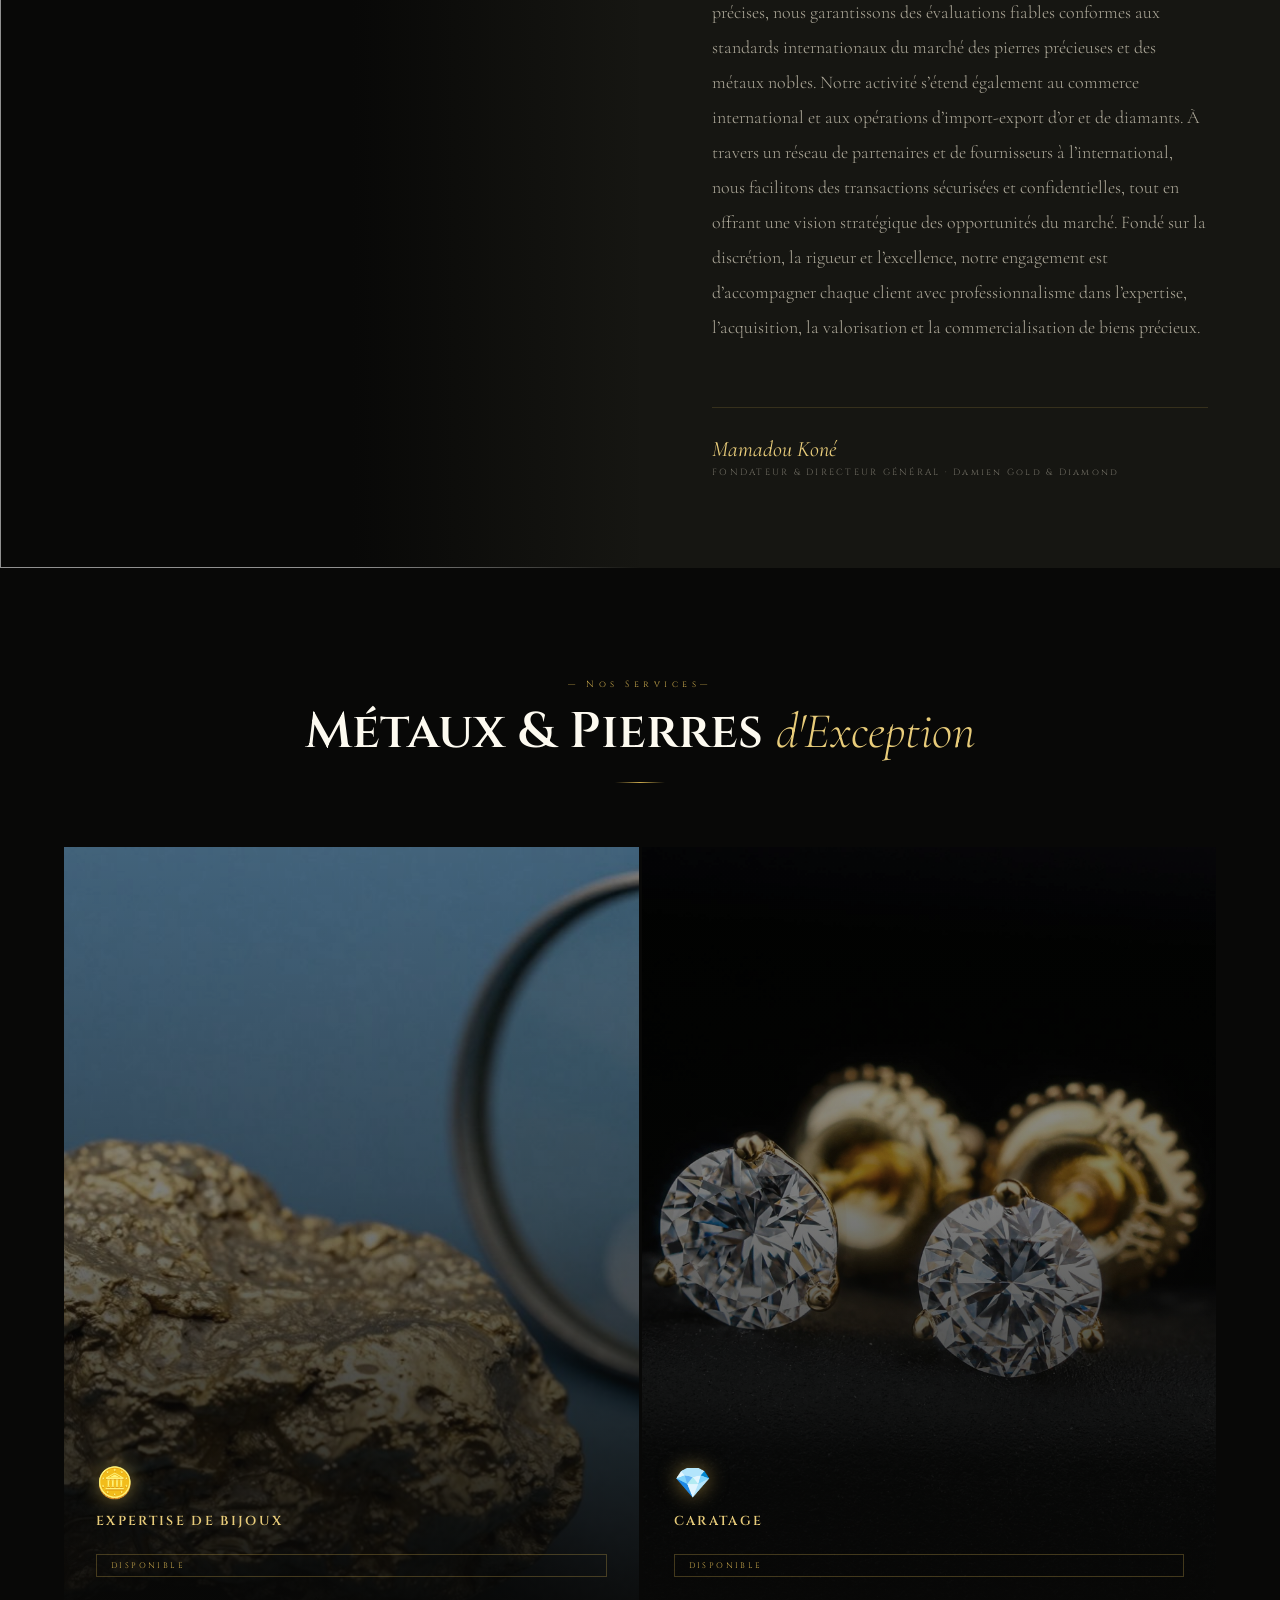
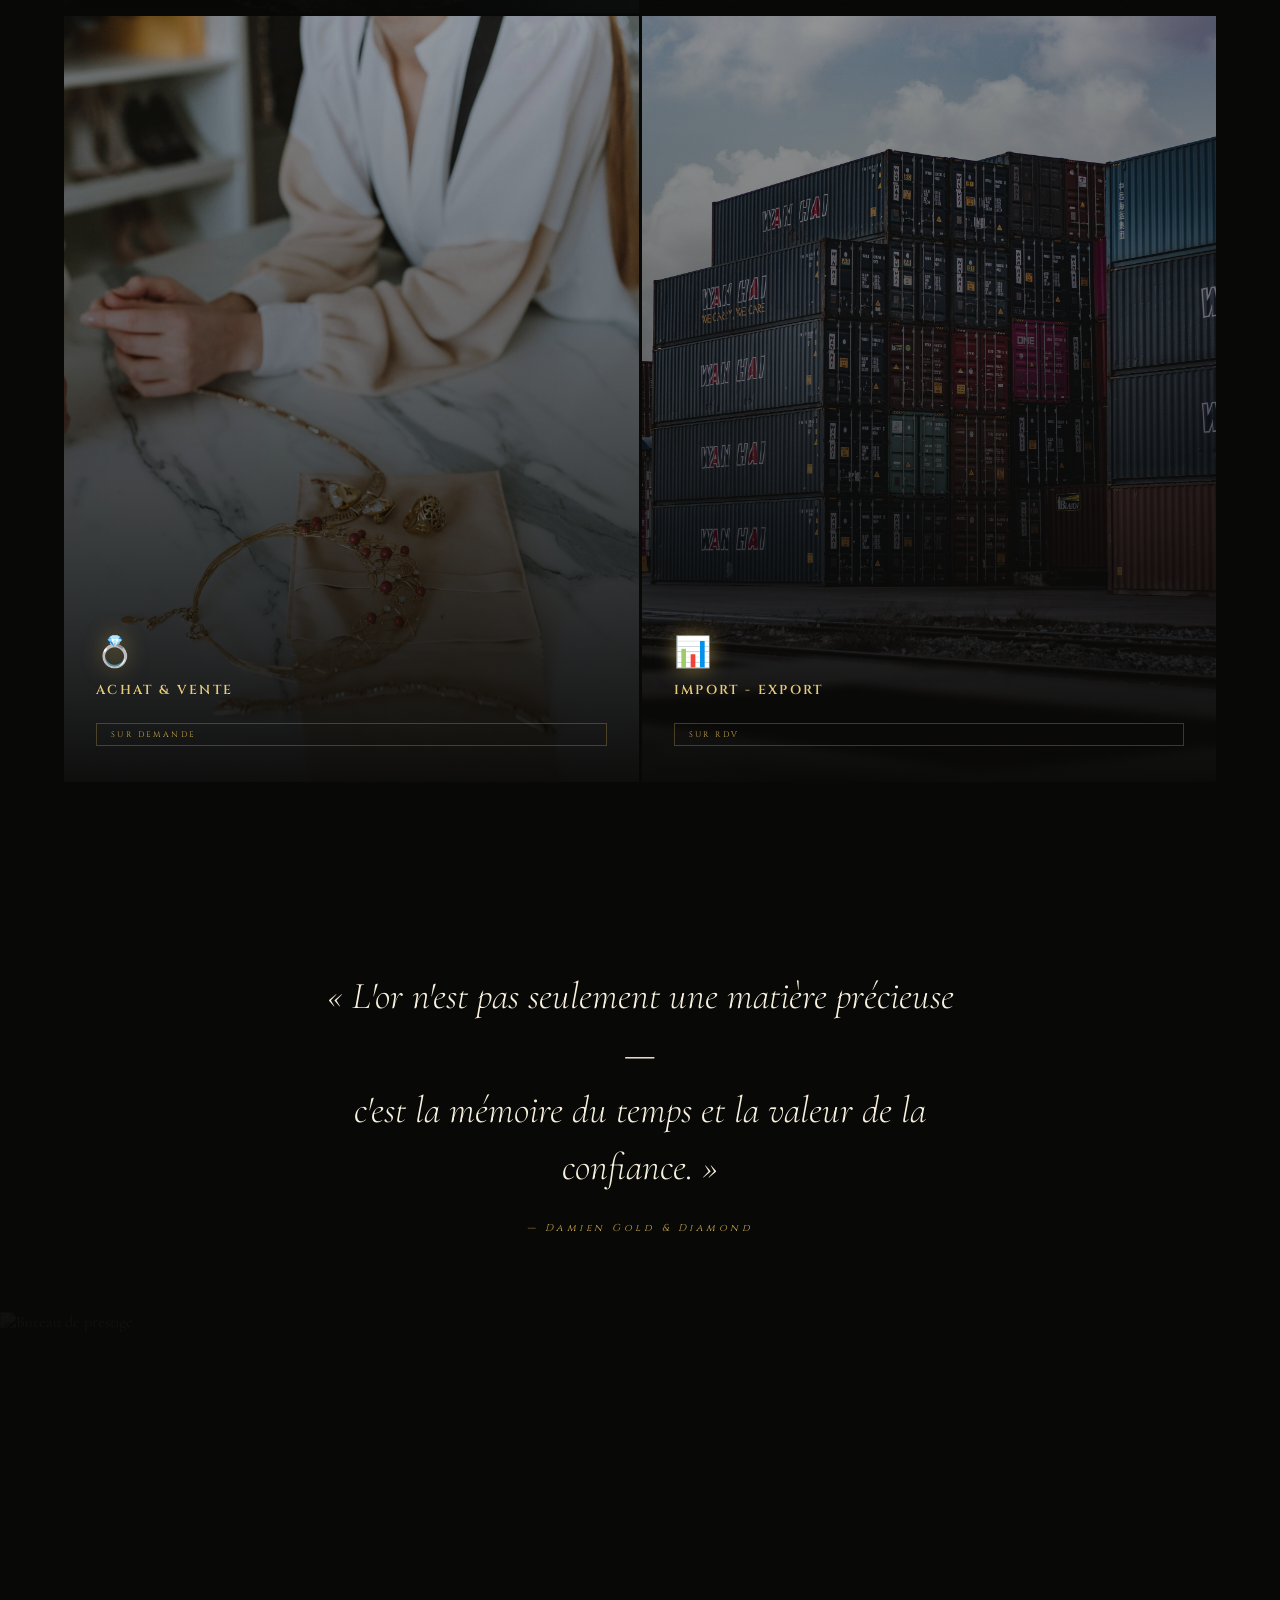
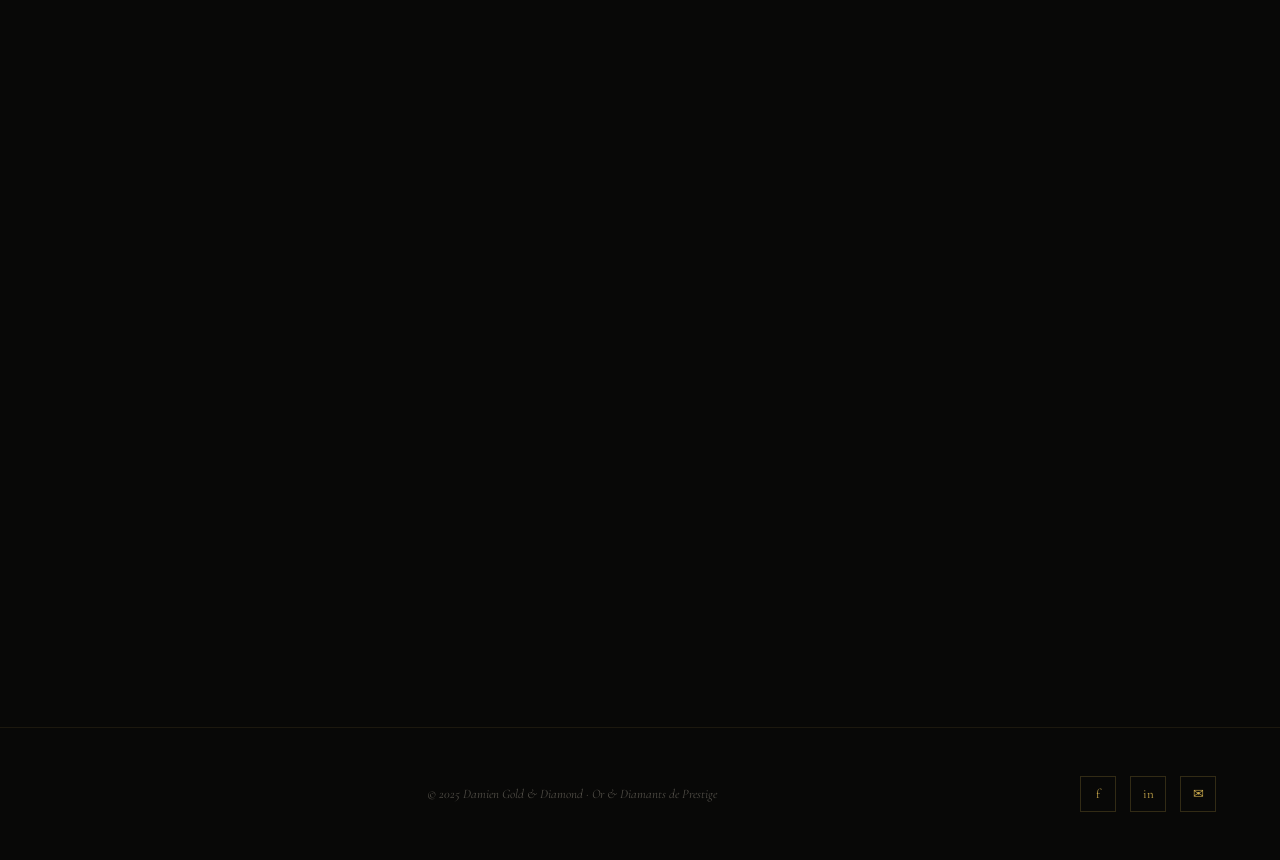
==== commit e0acd04d: "v1 wip 1" ====
--- a/index.html
+++ b/index.html
@@ -1,29 +1,26 @@
 <!DOCTYPE html>
 <html lang="fr">
 <head>
-  <meta charset="UTF-8" />
+  <meta charset="UTF-8"/>
   <meta name="viewport" content="width=device-width, initial-scale=1.0"/>
-  <title>AURUM — Or & Diamants de Prestige</title>
-  <link href="https://fonts.googleapis.com/css2?family=Cormorant+Garamond:ital,wght@0,300;0,400;0,600;1,300;1,400&family=Cinzel:wght@400;600;900&family=EB+Garamond:ital,wght@0,400;1,400&display=swap" rel="stylesheet"/>
+  <meta name="description" content="Damien Gold & Diamond - Expertise en or, diamants et bijoux de prestige"/>
+  <link rel="shortcut icon" href="assets/images/logo.png" type="image/png">
+  <title>Damien Gold & Diamond</title>
+  <link href="https://fonts.googleapis.com/css2?family=Cormorant+Garamond:ital,wght@0,300;0,400;0,600;1,300;1,400&family=Cinzel:wght@400;600;900&display=swap" rel="stylesheet"/>
   <style>
     :root {
       --gold: #C9A84C;
       --gold-light: #E8CC7A;
       --gold-pale: #F5E6B8;
       --gold-deep: #8B6914;
-      --black: #0A0A08;
-      --dark: #111109;
-      --dark2: #1A1A14;
-      --smoke: #2A2A20;
+      --black: #080807;
+      --dark: #0F0F0C;
+      --dark2: #161612;
       --cream: #F7F0DC;
       --white: #FDFAF0;
-      --diamond: #D4F1FF;
-    }
-
+    }
     *, *::before, *::after { box-sizing: border-box; margin: 0; padding: 0; }
-
     html { scroll-behavior: smooth; }
-
     body {
       background: var(--black);
       color: var(--cream);
@@ -32,1106 +29,418 @@
       cursor: none;
     }
 
-    /* CUSTOM CURSOR */
-    .cursor {
-      position: fixed;
-      width: 12px; height: 12px;
-      background: var(--gold);
-      border-radius: 50%;
-      pointer-events: none;
-      z-index: 9999;
-      transform: translate(-50%, -50%);
-      transition: transform 0.1s, width 0.3s, height 0.3s, background 0.3s;
-    }
-    .cursor-ring {
-      position: fixed;
-      width: 36px; height: 36px;
-      border: 1px solid var(--gold-light);
-      border-radius: 50%;
-      pointer-events: none;
-      z-index: 9998;
-      transform: translate(-50%, -50%);
-      transition: transform 0.18s ease, width 0.3s, height 0.3s;
-      opacity: 0.6;
-    }
-
-    /* GRAIN OVERLAY */
-    body::before {
-      content: '';
-      position: fixed;
-      inset: 0;
-      background-image: url("data:image/svg+xml,%3Csvg viewBox='0 0 256 256' xmlns='http://www.w3.org/2000/svg'%3E%3Cfilter id='noise'%3E%3CfeTurbulence type='fractalNoise' baseFrequency='0.9' numOctaves='4' stitchTiles='stitch'/%3E%3C/filter%3E%3Crect width='100%25' height='100%25' filter='url(%23noise)' opacity='1'/%3E%3C/svg%3E");
-      opacity: 0.03;
-      pointer-events: none;
-      z-index: 1000;
-    }
+    /* CURSOR */
+    .cursor { position: fixed; width: 10px; height: 10px; background: var(--gold); border-radius: 50%; pointer-events: none; z-index: 9999; transform: translate(-50%,-50%); transition: width .3s, height .3s; }
+    .cursor-ring { position: fixed; width: 34px; height: 34px; border: 1px solid rgba(201,168,76,.5); border-radius: 50%; pointer-events: none; z-index: 9998; transform: translate(-50%,-50%); }
+
+    /* GRAIN */
+    body::after { content:''; position:fixed; inset:0; background-image:url("data:image/svg+xml,%3Csvg viewBox='0 0 200 200' xmlns='http://www.w3.org/2000/svg'%3E%3Cfilter id='n'%3E%3CfeTurbulence type='fractalNoise' baseFrequency='.85' numOctaves='4' stitchTiles='stitch'/%3E%3C/filter%3E%3Crect width='100%25' height='100%25' filter='url(%23n)'/%3E%3C/svg%3E"); opacity:.025; pointer-events:none; z-index:999; }
 
     /* NAV */
     nav {
-      position: fixed;
-      top: 0; left: 0; right: 0;
-      display: flex;
-      justify-content: space-between;
-      align-items: center;
-      padding: 28px 60px;
-      z-index: 100;
-      background: linear-gradient(to bottom, rgba(10,10,8,0.9), transparent);
-    }
-    .nav-logo {
-      font-family: 'Cinzel', serif;
-      font-size: 22px;
-      font-weight: 900;
-      letter-spacing: 0.3em;
-      color: var(--gold);
-      text-decoration: none;
-    }
-    .nav-links {
-      display: flex;
-      gap: 40px;
-      list-style: none;
-    }
-    .nav-links a {
-      font-family: 'Cinzel', serif;
-      font-size: 11px;
-      font-weight: 400;
-      letter-spacing: 0.2em;
-      color: var(--gold-pale);
-      text-decoration: none;
-      transition: color 0.3s;
-    }
-    .nav-links a:hover { color: var(--gold-light); }
-    .nav-contact-btn {
-      font-family: 'Cinzel', serif;
-      font-size: 11px;
-      letter-spacing: 0.15em;
-      color: var(--black);
-      background: var(--gold);
-      padding: 10px 24px;
-      border: none;
-      cursor: none;
-      transition: background 0.3s;
-      text-decoration: none;
-    }
-    .nav-contact-btn:hover { background: var(--gold-light); }
+      position: fixed; top: 0; left: 0; right: 0;
+      display: flex; justify-content: space-between; align-items: center;
+      padding: 26px 64px;
+      z-index: 200;
+      background: linear-gradient(to bottom, rgba(8,8,7,.95) 0%, transparent 100%);
+    }
+    .nav-logo { font-family:'Cinzel',serif; font-size:15px; font-weight:900; letter-spacing:.35em; background:linear-gradient(135deg,var(--gold),var(--gold-light)); -webkit-background-clip:text; -webkit-text-fill-color:transparent; background-clip:text; text-decoration:none; }
+    .nav-links { display:flex; gap:40px; list-style:none; }
+    .nav-links a { font-family:'Cinzel',serif; font-size:10px; letter-spacing:.22em; color:rgba(247,240,220,.7); text-decoration:none; transition:color .3s; }
+    .nav-links a:hover { color:var(--gold-light); }
+    .nav-btn { font-family:'Cinzel',serif; font-size:10px; letter-spacing:.18em; color:var(--black); background:linear-gradient(135deg,var(--gold),var(--gold-light)); padding:11px 28px; text-decoration:none; cursor:none; transition:opacity .3s; }
+    .nav-btn:hover { opacity:.85; }
 
     /* HERO */
     .hero {
-      position: relative;
-      height: 100vh;
-      display: flex;
-      align-items: center;
-      justify-content: center;
-      text-align: center;
-      overflow: hidden;
-    }
-    .hero-bg {
-      position: absolute;
-      inset: 0;
-      background:
-        radial-gradient(ellipse 80% 60% at 50% 40%, rgba(201,168,76,0.12) 0%, transparent 70%),
-        radial-gradient(ellipse 40% 40% at 20% 80%, rgba(201,168,76,0.06) 0%, transparent 60%),
-        radial-gradient(ellipse 50% 50% at 80% 20%, rgba(212,241,255,0.04) 0%, transparent 60%),
-        var(--black);
-    }
-    .hero-lines {
-      position: absolute;
-      inset: 0;
-      background-image:
-        linear-gradient(rgba(201,168,76,0.05) 1px, transparent 1px),
-        linear-gradient(90deg, rgba(201,168,76,0.05) 1px, transparent 1px);
-      background-size: 80px 80px;
-    }
-    .hero-content {
-      position: relative;
-      z-index: 2;
-      animation: heroFadeIn 1.8s ease forwards;
-    }
-    @keyframes heroFadeIn {
-      from { opacity: 0; transform: translateY(30px); }
-      to { opacity: 1; transform: translateY(0); }
-    }
-    .hero-eyebrow {
-      font-family: 'Cinzel', serif;
-      font-size: 11px;
-      font-weight: 400;
-      letter-spacing: 0.5em;
-      color: var(--gold);
-      margin-bottom: 30px;
-      opacity: 0;
-      animation: heroFadeIn 1s 0.3s ease forwards;
-    }
-    .hero-title {
-      font-family: 'Cinzel', serif;
-      font-size: clamp(52px, 8vw, 110px);
-      font-weight: 900;
-      line-height: 0.9;
-      letter-spacing: 0.05em;
-      background: linear-gradient(135deg, var(--gold-deep) 0%, var(--gold) 35%, var(--gold-light) 50%, var(--gold) 65%, var(--gold-deep) 100%);
-      -webkit-background-clip: text;
-      -webkit-text-fill-color: transparent;
-      background-clip: text;
-      margin-bottom: 20px;
-      opacity: 0;
-      animation: heroFadeIn 1s 0.5s ease forwards;
-    }
-    .hero-subtitle {
-      font-family: 'Cormorant Garamond', serif;
-      font-style: italic;
-      font-size: clamp(16px, 2.5vw, 26px);
-      color: var(--cream);
-      font-weight: 300;
-      letter-spacing: 0.1em;
-      margin-bottom: 60px;
-      opacity: 0;
-      animation: heroFadeIn 1s 0.7s ease forwards;
-    }
-    .hero-ctas {
-      display: flex;
-      gap: 20px;
-      justify-content: center;
-      opacity: 0;
-      animation: heroFadeIn 1s 0.9s ease forwards;
-    }
-    .btn-primary {
-      font-family: 'Cinzel', serif;
-      font-size: 12px;
-      font-weight: 600;
-      letter-spacing: 0.2em;
-      color: var(--black);
-      background: linear-gradient(135deg, var(--gold), var(--gold-light), var(--gold));
-      padding: 16px 40px;
-      border: none;
-      cursor: none;
-      text-decoration: none;
-      display: inline-block;
-      transition: transform 0.3s, box-shadow 0.3s;
-      box-shadow: 0 0 30px rgba(201,168,76,0.3);
-    }
-    .btn-primary:hover {
-      transform: translateY(-2px);
-      box-shadow: 0 8px 40px rgba(201,168,76,0.5);
-    }
-    .btn-secondary {
-      font-family: 'Cinzel', serif;
-      font-size: 12px;
-      font-weight: 400;
-      letter-spacing: 0.2em;
-      color: var(--gold);
-      background: transparent;
-      padding: 16px 40px;
-      border: 1px solid rgba(201,168,76,0.4);
-      cursor: none;
-      text-decoration: none;
-      display: inline-block;
-      transition: border-color 0.3s, color 0.3s;
-    }
-    .btn-secondary:hover { border-color: var(--gold); color: var(--gold-light); }
-
-    .hero-scroll {
-      position: absolute;
-      bottom: 0;
-      left: 50%;
-      transform: translateX(-50%);
-      display: flex;
-      flex-direction: column;
-      align-items: center;
-      gap: 10px;
-      opacity: 0;
-      animation: heroFadeIn 1s 1.4s ease forwards;
-    }
-    .hero-scroll span {
-      font-family: 'Cinzel', serif;
-      font-size: 9px;
-      letter-spacing: 0.4em;
-      color: var(--gold);
-    }
-    .scroll-line {
-      width: 1px; height: 50px;
-      background: linear-gradient(to bottom, var(--gold), transparent);
-      animation: scrollPulse 2s infinite;
-    }
-    @keyframes scrollPulse {
-      0%, 100% { opacity: 0.3; transform: scaleY(1); }
-      50% { opacity: 1; transform: scaleY(1.2); }
-    }
-
-    /* FLOATING GEMS */
-    .gem {
-      position: absolute;
-      pointer-events: none;
-      animation: gemFloat linear infinite;
-      opacity: 0.15;
-    }
-    @keyframes gemFloat {
-      0% { transform: translateY(100vh) rotate(0deg); opacity: 0; }
-      5% { opacity: 0.15; }
-      95% { opacity: 0.15; }
-      100% { transform: translateY(-100px) rotate(360deg); opacity: 0; }
-    }
-
-    /* SECTION GENERAL */
-    section { position: relative; }
-    .section-label {
-      font-family: 'Cinzel', serif;
-      font-size: 10px;
-      font-weight: 400;
-      letter-spacing: 0.5em;
-      color: var(--gold);
-      margin-bottom: 16px;
-      display: block;
-    }
-    .section-title {
-      font-family: 'Cinzel', serif;
-      font-size: clamp(28px, 4vw, 52px);
-      font-weight: 600;
-      color: var(--white);
-      margin-bottom: 24px;
-      line-height: 1.1;
-    }
-    .section-title em {
-      font-family: 'Cormorant Garamond', serif;
-      font-style: italic;
-      font-weight: 300;
-      color: var(--gold);
-    }
-    .section-text {
-      font-size: clamp(15px, 1.5vw, 18px);
-      line-height: 1.9;
-      color: rgba(247,240,220,0.7);
-      font-weight: 300;
-    }
-    .gold-divider {
-      width: 60px; height: 1px;
-      background: linear-gradient(to right, transparent, var(--gold), transparent);
-      margin: 0 auto 60px;
-    }
-
-    /* CHIFFRES */
-    .stats {
-      background: var(--dark);
-      padding: 80px 60px;
-      display: grid;
-      grid-template-columns: repeat(4, 1fr);
-      gap: 2px;
-      border-top: 1px solid rgba(201,168,76,0.15);
-      border-bottom: 1px solid rgba(201,168,76,0.15);
-    }
-    .stat {
-      padding: 40px;
-      text-align: center;
-      border-right: 1px solid rgba(201,168,76,0.1);
-      position: relative;
-    }
-    .stat:last-child { border-right: none; }
-    .stat-number {
-      font-family: 'Cinzel', serif;
-      font-size: clamp(36px, 4vw, 60px);
-      font-weight: 900;
-      background: linear-gradient(135deg, var(--gold), var(--gold-light));
-      -webkit-background-clip: text;
-      -webkit-text-fill-color: transparent;
-      background-clip: text;
-      display: block;
-    }
-    .stat-label {
-      font-family: 'Cinzel', serif;
-      font-size: 10px;
-      letter-spacing: 0.3em;
-      color: rgba(247,240,220,0.5);
-      margin-top: 8px;
-      display: block;
-    }
+      position: relative; height: 100vh;
+      display: flex; align-items: center; justify-content: center;
+      text-align: center; overflow: hidden;
+    }
+    .hero-img {
+      position: absolute; inset: 0;
+      background: url('https://images.unsplash.com/photo-1610375461246-83df859d849d?w=1800&q=80') center/cover no-repeat;
+    }
+    .hero-overlay {
+      position: absolute; inset: 0;
+      background: linear-gradient(to bottom,
+        rgba(8,8,7,.65) 0%,
+        rgba(8,8,7,.40) 40%,
+        rgba(8,8,7,.75) 80%,
+        rgba(8,8,7,1) 100%);
+    }
+    .hero-glow { position: absolute; inset: 0; background: radial-gradient(ellipse 70% 50% at 50% 50%, rgba(201,168,76,.1), transparent 70%); }
+    .hero-content { position:relative; z-index:2; }
+    @keyframes fadeUp { from{opacity:0;transform:translateY(32px)} to{opacity:1;transform:translateY(0)} }
+    .eyebrow { font-family:'Cinzel',serif; font-size:10px; letter-spacing:.55em; color:var(--gold); margin-bottom:28px; display:block; opacity:0; animation:fadeUp .9s .3s ease forwards; }
+    .hero-title { font-family:'Cinzel',serif; font-size:clamp(10px,10vw,50px); font-weight:900; line-height:.85; letter-spacing:.06em; background:linear-gradient(150deg,var(--gold-deep) 0%,var(--gold) 30%,var(--gold-light) 50%,var(--gold) 70%,var(--gold-deep) 100%); -webkit-background-clip:text; -webkit-text-fill-color:transparent; background-clip:text; margin-bottom:18px; opacity:0; animation:fadeUp .9s .5s ease forwards; }
+    .hero-sub { font-family:'Cormorant Garamond',serif; font-style:italic; font-size:clamp(17px,2.5vw,28px); font-weight:300; letter-spacing:.12em; color:rgba(247,240,220,.9); margin-bottom:50px; opacity:0; animation:fadeUp .9s .7s ease forwards; }
+    .hero-ctas { display:flex; gap:18px; justify-content:center; opacity:0; animation:fadeUp .9s .9s ease forwards; }
+    .btn-gold { font-family:'Cinzel',serif; font-size:11px; font-weight:600; letter-spacing:.22em; color:var(--black); background:linear-gradient(135deg,var(--gold),var(--gold-light),var(--gold)); padding:15px 38px; text-decoration:none; cursor:none; transition:box-shadow .3s,transform .3s; box-shadow:0 0 28px rgba(201,168,76,.35); display:inline-block; }
+    .btn-gold:hover { transform:translateY(-2px); box-shadow:0 8px 36px rgba(201,168,76,.55); }
+    .btn-outline { font-family:'Cinzel',serif; font-size:11px; letter-spacing:.22em; color:var(--gold); background:transparent; padding:15px 38px; border:1px solid rgba(201,168,76,.4); text-decoration:none; cursor:none; transition:border-color .3s; display:inline-block; }
+    .btn-outline:hover { border-color:var(--gold); }
+    .scroll-hint { position:absolute; bottom:38px; left:50%; transform:translateX(-50%); text-align:center; opacity:0; animation:fadeUp .9s 1.3s ease forwards; }
+    .scroll-hint span { font-family:'Cinzel',serif; font-size:9px; letter-spacing:.4em; color:var(--gold); display:block; margin-bottom:10px; }
+    .scroll-line { width:1px; height:48px; background:linear-gradient(to bottom,var(--gold),transparent); margin:0 auto; animation:pulse 2s infinite; }
+    @keyframes pulse { 0%,100%{opacity:.3} 50%{opacity:1} }
+
+    /* STATS */
+    .stats-band { display:grid; grid-template-columns:repeat(4,1fr); background:var(--dark); border-top:1px solid rgba(201,168,76,.12); border-bottom:1px solid rgba(201,168,76,.12); }
+    .stat { padding:44px 30px; text-align:center; border-right:1px solid rgba(201,168,76,.08); }
+    .stat:last-child { border-right:none; }
+    .stat-n { font-family:'Cinzel',serif; font-size:clamp(32px,4vw,58px); font-weight:900; background:linear-gradient(135deg,var(--gold),var(--gold-light)); -webkit-background-clip:text; -webkit-text-fill-color:transparent; background-clip:text; display:block; }
+    .stat-l { font-family:'Cinzel',serif; font-size:9px; letter-spacing:.35em; color:rgba(247,240,220,.45); margin-top:6px; display:block; }
+
+    /* SECTION HEADER */
+    .sec-header { text-align:center; margin-bottom:64px; }
+    .sec-label { font-family:'Cinzel',serif; font-size:9px; letter-spacing:.5em; color:var(--gold); display:block; margin-bottom:14px; }
+    .sec-title { font-family:'Cinzel',serif; font-size:clamp(28px,4vw,50px); font-weight:600; color:var(--white); line-height:1.1; }
+    .sec-title em { font-family:'Cormorant Garamond',serif; font-style:italic; font-weight:300; color:var(--gold-light); }
+    .gold-bar { width:50px; height:1px; background:linear-gradient(to right,transparent,var(--gold),transparent); margin:22px auto 0; }
 
     /* COLLECTION */
-    .collection {
-      padding: 120px 60px;
-      background: var(--black);
-      text-align: center;
-    }
-    .collection-grid {
-      display: grid;
-      grid-template-columns: repeat(3, 1fr);
-      gap: 2px;
-      margin-top: 60px;
-    }
-    .product-card {
-      position: relative;
-      background: var(--dark2);
-      padding: 50px 40px;
-      border: 1px solid rgba(201,168,76,0.08);
-      transition: border-color 0.4s, transform 0.4s;
-      overflow: hidden;
-      cursor: none;
-    }
-    .product-card::before {
-      content: '';
-      position: absolute;
-      inset: 0;
-      background: linear-gradient(135deg, rgba(201,168,76,0.05), transparent);
-      opacity: 0;
-      transition: opacity 0.4s;
-    }
-    .product-card:hover { border-color: rgba(201,168,76,0.4); transform: translateY(-4px); }
-    .product-card:hover::before { opacity: 1; }
-    .product-icon {
-      font-size: 52px;
-      display: block;
-      margin-bottom: 24px;
-      filter: drop-shadow(0 0 20px rgba(201,168,76,0.5));
-    }
-    .product-name {
-      font-family: 'Cinzel', serif;
-      font-size: 16px;
-      font-weight: 600;
-      letter-spacing: 0.15em;
-      color: var(--gold-light);
-      margin-bottom: 16px;
-    }
-    .product-desc {
-      font-size: 15px;
-      line-height: 1.8;
-      color: rgba(247,240,220,0.6);
-      font-weight: 300;
-      font-style: italic;
-    }
-    .product-badge {
-      display: inline-block;
-      margin-top: 20px;
-      font-family: 'Cinzel', serif;
-      font-size: 9px;
-      letter-spacing: 0.3em;
-      color: var(--gold);
-      border: 1px solid rgba(201,168,76,0.3);
-      padding: 6px 16px;
-    }
+    .collection { padding:110px 64px; background:var(--black); }
+    .coll-grid { display:grid; grid-template-columns:repeat(2,1fr); gap:3px; }
+    .coll-card { position:relative; overflow:hidden; aspect-ratio:3/4; cursor:none; background:var(--dark2); }
+    .coll-card img { width:100%; height:100%; object-fit:cover; transition:transform .7s ease, filter .7s ease; filter:brightness(.7) saturate(.8); display:block; }
+    .coll-card:hover img { transform:scale(1.07); filter:brightness(.45) saturate(.6); }
+    .coll-card-overlay { position:absolute; inset:0; background:linear-gradient(to top, rgba(8,8,7,.95) 0%, rgba(8,8,7,.3) 55%, transparent 100%); display:flex; flex-direction:column; justify-content:flex-end; padding:36px 32px; transition:background .4s; }
+    .coll-card:hover .coll-card-overlay { background:linear-gradient(to top, rgba(8,8,7,.98) 0%, rgba(8,8,7,.65) 65%, rgba(8,8,7,.15) 100%); }
+    .coll-card-icon { font-size:30px; margin-bottom:10px; filter:drop-shadow(0 0 10px rgba(201,168,76,.6)); }
+    .coll-card-name { font-family:'Cinzel',serif; font-size:13px; font-weight:600; letter-spacing:.18em; color:var(--gold-light); margin-bottom:10px; }
+    .coll-card-desc { font-size:14px; line-height:1.75; color:rgba(247,240,220,.68); font-style:italic; font-weight:300; max-height:0; overflow:hidden; transition:max-height .5s ease; }
+    .coll-card:hover .coll-card-desc { max-height:130px; }
+    .coll-card-badge { display:inline-block; margin-top:14px; font-family:'Cinzel',serif; font-size:8px; letter-spacing:.3em; color:var(--gold); border:1px solid rgba(201,168,76,.3); padding:5px 14px; }
 
     /* ABOUT */
-    .about {
-      display: grid;
-      grid-template-columns: 1fr 1fr;
-      min-height: 70vh;
-    }
-    .about-visual {
-      position: relative;
-      background: var(--dark);
-      overflow: hidden;
-      display: flex;
-      align-items: center;
-      justify-content: center;
-    }
-    .about-visual-inner {
-      position: relative;
-      width: 300px; height: 300px;
-    }
-    .diamond-svg {
-      position: absolute;
-      inset: 0;
-      animation: rotateDiamond 20s linear infinite;
-    }
-    @keyframes rotateDiamond {
-      from { transform: rotate(0deg); }
-      to { transform: rotate(360deg); }
-    }
-    .diamond-center {
-      position: absolute;
-      top: 50%; left: 50%;
-      transform: translate(-50%, -50%);
-      font-size: 80px;
-      filter: drop-shadow(0 0 30px rgba(212,241,255,0.8));
-    }
-    .about-glow {
-      position: absolute;
-      width: 400px; height: 400px;
-      border-radius: 50%;
-      background: radial-gradient(circle, rgba(201,168,76,0.12), transparent 70%);
-      top: 50%; left: 50%;
-      transform: translate(-50%, -50%);
-    }
-    .about-text {
-      padding: 80px;
-      background: var(--dark2);
-      display: flex;
-      flex-direction: column;
-      justify-content: center;
-    }
-    .about-text .section-text { margin-bottom: 20px; }
-    .about-signature {
-      margin-top: 40px;
-      padding-top: 30px;
-      border-top: 1px solid rgba(201,168,76,0.2);
-      display: flex;
-      align-items: center;
-      gap: 20px;
-    }
-    .about-signature-name {
-      font-family: 'Cormorant Garamond', serif;
-      font-style: italic;
-      font-size: 22px;
-      color: var(--gold-light);
-    }
-    .about-signature-title {
-      font-family: 'Cinzel', serif;
-      font-size: 10px;
-      letter-spacing: 0.2em;
-      color: rgba(247,240,220,0.5);
-    }
-
-    /* PROCESSUS */
-    .process {
-      padding: 120px 60px;
-      background: var(--black);
-      text-align: center;
-    }
-    .process-steps {
-      display: grid;
-      grid-template-columns: repeat(4, 1fr);
-      gap: 40px;
-      margin-top: 80px;
-      position: relative;
-    }
-    .process-steps::before {
-      content: '';
-      position: absolute;
-      top: 32px; left: 10%; right: 10%;
-      height: 1px;
-      background: linear-gradient(to right, transparent, var(--gold), transparent);
-    }
-    .step {
-      position: relative;
-      text-align: center;
-    }
-    .step-num {
-      width: 64px; height: 64px;
-      border: 1px solid var(--gold);
-      border-radius: 50%;
-      display: flex;
-      align-items: center;
-      justify-content: center;
-      margin: 0 auto 24px;
-      font-family: 'Cinzel', serif;
-      font-size: 20px;
-      font-weight: 600;
-      color: var(--gold);
-      background: var(--black);
-      position: relative;
-      z-index: 1;
-    }
-    .step-title {
-      font-family: 'Cinzel', serif;
-      font-size: 13px;
-      font-weight: 600;
-      letter-spacing: 0.15em;
-      color: var(--white);
-      margin-bottom: 12px;
-    }
-    .step-desc {
-      font-size: 14px;
-      line-height: 1.7;
-      color: rgba(247,240,220,0.55);
-      font-style: italic;
-    }
-
-    /* TEMOIGNAGES */
-    .testimonials {
-      background: var(--dark);
-      padding: 100px 60px;
-      border-top: 1px solid rgba(201,168,76,0.1);
-    }
-    .testimonials-title { text-align: center; margin-bottom: 60px; }
-    .testimonials-grid {
-      display: grid;
-      grid-template-columns: repeat(3, 1fr);
-      gap: 30px;
-      max-width: 1100px;
-      margin: 0 auto;
-    }
-    .testimonial {
-      background: var(--dark2);
-      padding: 40px;
-      border: 1px solid rgba(201,168,76,0.1);
-      position: relative;
-    }
-    .testimonial::before {
-      content: '"';
-      position: absolute;
-      top: 20px; left: 30px;
-      font-family: 'Cormorant Garamond', serif;
-      font-size: 80px;
-      color: rgba(201,168,76,0.15);
-      line-height: 1;
-    }
-    .testimonial-text {
-      font-style: italic;
-      font-size: 16px;
-      line-height: 1.8;
-      color: rgba(247,240,220,0.75);
-      margin-bottom: 24px;
-      position: relative;
-      z-index: 1;
-    }
-    .testimonial-author {
-      font-family: 'Cinzel', serif;
-      font-size: 11px;
-      letter-spacing: 0.2em;
-      color: var(--gold);
-    }
-    .stars { color: var(--gold); font-size: 14px; margin-bottom: 12px; }
-
+    .about { display:grid; grid-template-columns:1fr 1fr; min-height:75vh; }
+    .about-left { position:relative; overflow:hidden; }
+    .about-left img { width:100%; height:100%; object-fit:cover; filter:brightness(.75) saturate(.75); display:block; }
+    .about-left-overlay { position:absolute; inset:0; background:linear-gradient(to right, transparent 55%, var(--dark2)); }
+    .about-right { background:var(--dark2); padding:90px 72px; display:flex; flex-direction:column; justify-content:center; }
+    .about-text { font-size:clamp(15px,1.4vw,18px); line-height:1.95; color:rgba(247,240,220,.68); font-weight:300; margin-bottom:20px; }
+    .about-sig { margin-top:42px; padding-top:28px; border-top:1px solid rgba(201,168,76,.18); }
+    .about-sig-name { font-family:'Cormorant Garamond',serif; font-style:italic; font-size:22px; color:var(--gold-light); }
+    .about-sig-role { font-family:'Cinzel',serif; font-size:9px; letter-spacing:.25em; color:rgba(247,240,220,.4); margin-top:4px; }
+
+    /* IMAGE BREAK */
+    .img-break { height: 420px; position:relative; overflow:hidden; }
+    .img-break img { width:100%; height:130%; object-fit:cover; position:absolute; top:-15%; filter:brightness(.4) saturate(.5); }
+    .img-break-overlay { position:absolute; inset:0; background:linear-gradient(to right, rgba(8,8,7,.8) 0%, rgba(8,8,7,.25) 50%, rgba(8,8,7,.8) 100%); display:flex; align-items:center; justify-content:center; }
+    .img-break-quote { text-align:center; max-width:720px; padding:0 40px; }
+    .img-break-quote blockquote { font-family:'Cormorant Garamond',serif; font-style:italic; font-size:clamp(22px,3vw,38px); font-weight:300; color:var(--cream); line-height:1.5; margin-bottom:20px; }
+    .img-break-quote cite { font-family:'Cinzel',serif; font-size:10px; letter-spacing:.35em; color:var(--gold); }
+
+    
+
+    /* PROCESS */
+    .process { padding:110px 64px; background:var(--black); text-align:center; }
+    .process-steps { display:grid; grid-template-columns:repeat(4,1fr); gap:40px; margin-top:70px; position:relative; }
+    .process-steps::before { content:''; position:absolute; top:31px; left:12%; right:12%; height:1px; background:linear-gradient(to right,transparent,var(--gold),transparent); }
+    .step { text-align:center; }
+    .step-num { width:62px; height:62px; border:1px solid var(--gold); border-radius:50%; margin:0 auto 22px; display:flex; align-items:center; justify-content:center; font-family:'Cinzel',serif; font-size:18px; font-weight:600; color:var(--gold); background:var(--black); position:relative; z-index:1; }
+    .step-title { font-family:'Cinzel',serif; font-size:12px; font-weight:600; letter-spacing:.18em; color:var(--white); margin-bottom:12px; }
+    .step-desc { font-size:14px; line-height:1.8; color:rgba(247,240,220,.5); font-style:italic; }
+
+   
     /* CONTACT */
-    .contact {
-      background: var(--dark2);
-      padding: 120px 60px;
-      text-align: center;
-      position: relative;
-      overflow: hidden;
-    }
-    .contact::before {
-      content: '';
-      position: absolute;
-      inset: 0;
-      background: radial-gradient(ellipse 70% 50% at 50% 50%, rgba(201,168,76,0.07), transparent);
-      pointer-events: none;
-    }
-    .contact-inner {
-      position: relative;
-      z-index: 1;
-      max-width: 700px;
-      margin: 0 auto;
-    }
-    .contact-form {
-      display: grid;
-      grid-template-columns: 1fr 1fr;
-      gap: 16px;
-      margin-top: 50px;
-      text-align: left;
-    }
-    .form-group { display: flex; flex-direction: column; gap: 8px; }
-    .form-group.full { grid-column: 1 / -1; }
-    .form-group label {
-      font-family: 'Cinzel', serif;
-      font-size: 10px;
-      letter-spacing: 0.25em;
-      color: var(--gold);
-    }
-    .form-group input,
-    .form-group select,
-    .form-group textarea {
-      background: rgba(255,255,255,0.04);
-      border: 1px solid rgba(201,168,76,0.2);
-      color: var(--cream);
-      font-family: 'Cormorant Garamond', serif;
-      font-size: 16px;
-      padding: 14px 18px;
-      outline: none;
-      transition: border-color 0.3s;
-      resize: none;
-    }
-    .form-group input:focus,
-    .form-group select:focus,
-    .form-group textarea:focus { border-color: var(--gold); }
-    .form-group input::placeholder,
-    .form-group textarea::placeholder { color: rgba(247,240,220,0.3); }
-    .form-group select option { background: var(--dark2); }
-    .form-submit {
-      grid-column: 1 / -1;
-      background: linear-gradient(135deg, var(--gold-deep), var(--gold), var(--gold-light), var(--gold));
-      border: none;
-      color: var(--black);
-      font-family: 'Cinzel', serif;
-      font-size: 13px;
-      font-weight: 600;
-      letter-spacing: 0.3em;
-      padding: 18px;
-      cursor: none;
-      transition: opacity 0.3s, transform 0.3s;
-    }
-    .form-submit:hover { opacity: 0.9; transform: translateY(-1px); }
-
-    /* CONTACT INFO */
-    .contact-info {
-      display: flex;
-      justify-content: center;
-      gap: 60px;
-      margin-top: 60px;
-      padding-top: 50px;
-      border-top: 1px solid rgba(201,168,76,0.15);
-    }
-    .contact-info-item {
-      text-align: center;
-    }
-    .contact-info-icon { font-size: 24px; margin-bottom: 12px; display: block; }
-    .contact-info-label {
-      font-family: 'Cinzel', serif;
-      font-size: 9px;
-      letter-spacing: 0.3em;
-      color: var(--gold);
-      margin-bottom: 6px;
-      display: block;
-    }
-    .contact-info-value {
-      font-size: 15px;
-      color: var(--cream);
-      font-style: italic;
-    }
+    .contact { position:relative; overflow:hidden; }
+    .contact-bg { position:absolute; inset:0; }
+    .contact-bg img { width:100%; height:100%; object-fit:cover; filter:brightness(.18) saturate(.4); }
+    .contact-bg-overlay { position:absolute; inset:0; background:linear-gradient(to bottom, rgba(8,8,7,.75), rgba(8,8,7,.92)); }
+    .contact-inner { position:relative; z-index:2; padding:110px 64px; max-width:860px; margin:0 auto; text-align:center; }
+    .contact-form { display:grid; grid-template-columns:1fr 1fr; gap:14px; margin-top:50px; text-align:left; }
+    .fg { display:flex; flex-direction:column; gap:7px; }
+    .fg.full { grid-column:1/-1; }
+    .fg label { font-family:'Cinzel',serif; font-size:9px; letter-spacing:.28em; color:var(--gold); }
+    .fg input, .fg select, .fg textarea { background:rgba(255,255,255,.04); border:1px solid rgba(201,168,76,.18); color:var(--cream); font-family:'Cormorant Garamond',serif; font-size:16px; padding:13px 18px; outline:none; transition:border-color .3s; resize:none; }
+    .fg input:focus,.fg select:focus,.fg textarea:focus { border-color:var(--gold); }
+    .fg input::placeholder,.fg textarea::placeholder { color:rgba(247,240,220,.3); }
+    .fg select option { background:var(--dark2); }
+    .form-btn { grid-column:1/-1; background:linear-gradient(135deg,var(--gold-deep),var(--gold),var(--gold-light),var(--gold)); border:none; color:var(--black); font-family:'Cinzel',serif; font-size:12px; font-weight:600; letter-spacing:.3em; padding:18px; cursor:none; transition:opacity .3s,transform .3s; }
+    .form-btn:hover { opacity:.9; transform:translateY(-1px); }
+    .contact-info-row { display:flex; justify-content:center; gap:56px; margin-top:56px; padding-top:44px; border-top:1px solid rgba(201,168,76,.15); flex-wrap:wrap; }
+    .ci { text-align:center; }
+    .ci-icon { font-size:22px; margin-bottom:10px; display:block; }
+    .ci-label { font-family:'Cinzel',serif; font-size:9px; letter-spacing:.28em; color:var(--gold); display:block; margin-bottom:5px; }
+    .ci-val { font-size:15px; color:var(--cream); font-style:italic; }
 
     /* FOOTER */
-    footer {
-      background: var(--black);
-      padding: 50px 60px;
-      display: flex;
-      justify-content: space-between;
-      align-items: center;
-      border-top: 1px solid rgba(201,168,76,0.1);
-    }
-    .footer-logo {
-      font-family: 'Cinzel', serif;
-      font-size: 20px;
-      font-weight: 900;
-      letter-spacing: 0.3em;
-      background: linear-gradient(135deg, var(--gold), var(--gold-light));
-      -webkit-background-clip: text;
-      -webkit-text-fill-color: transparent;
-      background-clip: text;
-    }
-    .footer-copy {
-      font-size: 13px;
-      color: rgba(247,240,220,0.35);
-      font-style: italic;
-    }
-    .footer-socials {
-      display: flex;
-      gap: 16px;
-    }
-    .footer-social {
-      width: 36px; height: 36px;
-      border: 1px solid rgba(201,168,76,0.25);
-      display: flex;
-      align-items: center;
-      justify-content: center;
-      font-size: 14px;
-      color: var(--gold);
-      transition: border-color 0.3s, background 0.3s;
-      text-decoration: none;
-      cursor: none;
-    }
-    .footer-social:hover { border-color: var(--gold); background: rgba(201,168,76,0.1); }
-
-    /* ANIMATIONS SCROLL */
-    .reveal {
-      opacity: 0;
-      transform: translateY(40px);
-      transition: opacity 0.8s ease, transform 0.8s ease;
-    }
-    .reveal.visible {
-      opacity: 1;
-      transform: translateY(0);
-    }
-    .reveal-delay-1 { transition-delay: 0.1s; }
-    .reveal-delay-2 { transition-delay: 0.2s; }
-    .reveal-delay-3 { transition-delay: 0.3s; }
-    .reveal-delay-4 { transition-delay: 0.4s; }
-
-    /* BADGE LUXE */
-    .luxury-badge {
-      display: inline-flex;
-      align-items: center;
-      gap: 12px;
-      background: rgba(201,168,76,0.08);
-      border: 1px solid rgba(201,168,76,0.25);
-      padding: 10px 24px;
-      margin-bottom: 40px;
-    }
-    .luxury-badge span {
-      font-family: 'Cinzel', serif;
-      font-size: 10px;
-      letter-spacing: 0.3em;
-      color: var(--gold-pale);
-    }
-    .luxury-badge-dot {
-      width: 4px; height: 4px;
-      background: var(--gold);
-      border-radius: 50%;
-    }
-
-    @media (max-width: 900px) {
-      nav { padding: 20px 24px; }
-      .nav-links { display: none; }
-      .stats { grid-template-columns: repeat(2, 1fr); padding: 40px 24px; }
-      .stat { border-right: none; border-bottom: 1px solid rgba(201,168,76,0.1); }
-      .collection { padding: 80px 24px; }
-      .collection-grid { grid-template-columns: 1fr; }
-      .about { grid-template-columns: 1fr; }
-      .about-visual { min-height: 300px; }
-      .about-text { padding: 50px 24px; }
-      .process { padding: 80px 24px; }
-      .process-steps { grid-template-columns: repeat(2, 1fr); }
-      .process-steps::before { display: none; }
-      .testimonials { padding: 70px 24px; }
-      .testimonials-grid { grid-template-columns: 1fr; }
-      .contact { padding: 80px 24px; }
-      .contact-form { grid-template-columns: 1fr; }
-      .form-group.full { grid-column: 1; }
-      .form-submit { grid-column: 1; }
-      .contact-info { flex-direction: column; gap: 30px; }
-      footer { flex-direction: column; gap: 20px; text-align: center; }
+    footer { background:var(--black); padding:48px 64px; display:flex; justify-content:space-between; align-items:center; border-top:1px solid rgba(201,168,76,.1); }
+    .footer-logo { font-family:'Cinzel',serif; font-size:20px; font-weight:900; letter-spacing:.35em; background:linear-gradient(135deg,var(--gold),var(--gold-light)); -webkit-background-clip:text; -webkit-text-fill-color:transparent; background-clip:text; }
+    .footer-copy { font-size:13px; color:rgba(247,240,220,.3); font-style:italic; }
+    .footer-links { display:flex; gap:14px; }
+    .footer-link { width:36px; height:36px; border:1px solid rgba(201,168,76,.22); display:flex; align-items:center; justify-content:center; font-size:13px; color:var(--gold); transition:background .3s; text-decoration:none; cursor:none; }
+    .footer-link:hover { background:rgba(201,168,76,.1); }
+
+    /* REVEAL */
+    .reveal { opacity:0; transform:translateY(36px); transition:opacity .85s ease, transform .85s ease; }
+    .reveal.in { opacity:1; transform:translateY(0); }
+    .d1{transition-delay:.12s}.d2{transition-delay:.24s}.d3{transition-delay:.36s}.d4{transition-delay:.48s}
+
+    @media(max-width:900px){
+      nav{padding:18px 22px;} .nav-links{display:none;}
+      .stats-band{grid-template-columns:repeat(2,1fr);}
+      .collection{padding:70px 20px;} .coll-grid{grid-template-columns:1fr;}
+      .about{grid-template-columns:1fr;} .about-left{height:300px;} .about-right{padding:50px 24px;}
+      .gallery{grid-template-columns:repeat(2,1fr);}
+      .process{padding:70px 20px;} .process-steps{grid-template-columns:repeat(2,1fr);} .process-steps::before{display:none;}
+      .testimonials{padding:70px 20px;} .testi-grid{grid-template-columns:1fr;}
+      .contact-inner{padding:70px 22px;} .contact-form{grid-template-columns:1fr;} .fg.full,.form-btn{grid-column:1;} .contact-info-row{gap:28px;}
+      footer{flex-direction:column;gap:18px;text-align:center;}
     }
   </style>
 </head>
 <body>
 
-  <div class="cursor" id="cursor"></div>
-  <div class="cursor-ring" id="cursorRing"></div>
-
-  <!-- NAV -->
-  <nav>
-    <a href="#" class="nav-logo">AURUM</a>
-    <ul class="nav-links">
-      <li><a href="#collection">Collection</a></li>
-      <li><a href="#about">Notre Maison</a></li>
-      <li><a href="#process">Notre Processus</a></li>
-      <li><a href="#temoignages">Références</a></li>
-    </ul>
-    <a href="#contact" class="nav-contact-btn">CONSULTER</a>
-  </nav>
-
-  <!-- HERO -->
-  <section class="hero" id="accueil">
-    <div class="hero-bg"></div>
-    <div class="hero-lines"></div>
-
-    <!-- Floating gems -->
-    <div id="gems"></div>
-
-    <div class="hero-content">
-      <div class="luxury-badge">
-        <span class="luxury-badge-dot"></span>
-        <span>MAISON FONDÉE EN 1998</span>
-        <span class="luxury-badge-dot"></span>
+<div class="cursor" id="cur"></div>
+<div class="cursor-ring" id="curR"></div>
+
+<!-- NAV -->
+<nav>
+  <a href="#" class="nav-logo">Damien Gold & Diamond</a>
+  <ul class="nav-links">
+    <li><a href="#collection">À propos</a></li>
+    <li><a href="#about">Nos Services</a></li>
+    <li><a href="#galerie">Notre Expertise</a></li>
+    <li><a href="#temoignages">Nos Valeurs</a></li>
+    <li><a href="#contact">Contact</a></li>
+  </ul>
+  <a href="#contact" class="nav-btn">NOUS CONTACTER</a>
+</nav>
+
+<!-- HERO -->
+<section class="hero">
+  <div class="hero-img"></div>
+  <div class="hero-overlay"></div>
+  <div class="hero-glow"></div>
+  <div class="hero-content">
+    <span class="eyebrow">Excellence · Authenticité · Prestige </span>
+    <h1 class="hero-title">Damien Gold & Diamond</h1>
+    <p class="hero-sub">Plus de 15 ans d’expérience dans l’expertise, le caratage et le commerce international d’or et de diamants.</p>
+    <div class="hero-ctas">
+      <a href="#collection" class="btn-gold">Demander une expertise</a>
+      <a href="#contact" class="btn-outline">Nous contacter</a>
+    </div>
+  </div>
+  <div class="scroll-hint">
+    <span>DÉFILER</span>
+    <div class="scroll-line"></div>
+  </div>
+</section>
+
+<!-- STATS -->
+<div class="stats-band">
+  <div class="stat reveal"><span class="stat-n" data-t="15">0</span><span class="stat-l">ANS D'EXPERTISE</span></div>
+  <div class="stat reveal d1"><span class="stat-n" data-t="3200">0</span><span class="stat-l">CLIENTS SATISFAITS</span></div>
+  <div class="stat reveal d2"><span class="stat-n" data-t="850">0</span><span class="stat-l">KG D'OR TRAITÉS</span></div>
+  <div class="stat reveal d3"><span class="stat-n" data-t="15000">0</span><span class="stat-l">CARATS DIAMANTS</span></div>
+</div>
+
+
+
+<!-- ABOUT -->
+<section class="about" id="about">
+  <div class="about-left">
+    <img src="assets/images/diamien.jpg"  walt="Diamien" width="900"/>
+    <div class="about-left-overlay"></div>
+  </div>
+  <div class="about-right">
+    <span class="sec-label">— Notre Maison —</span>
+    <h2 class="sec-title" style="font-size:clamp(26px,3vw,44px);text-align:left;margin-bottom:30px;">L’excellence au service<br>des <em>métaux précieux</em><br>et des pierres rares</h2>
+    <p class="about-text">Depuis plus de quinze ans, notre activité s’inscrit au cœur du secteur des métaux précieux et des pierres d’exception. Spécialisés dans l’expertise de bijoux, le caratage ainsi que le commerce international d’or et de diamants, nous mettons notre savoir-faire et notre expérience au service d’une clientèle exigeante.
+
+Chaque pièce confiée fait l’objet d’une analyse rigoureuse permettant d’en déterminer l’authenticité, la pureté et la valeur. Grâce à une expertise approfondie et à des méthodes de caratage précises, nous garantissons des évaluations fiables conformes aux standards internationaux du marché des pierres précieuses et des métaux nobles.
+
+Notre activité s’étend également au commerce international et aux opérations d’import-export d’or et de diamants. À travers un réseau de partenaires et de fournisseurs à l’international, nous facilitons des transactions sécurisées et confidentielles, tout en offrant une vision stratégique des opportunités du marché.
+
+Fondé sur la discrétion, la rigueur et l’excellence, notre engagement est d’accompagner chaque client avec professionnalisme dans l’expertise, l’acquisition, la valorisation et la commercialisation de biens précieux.</p>
+   
+    <div class="about-sig">
+      <div class="about-sig-name">Mamadou Koné</div>
+      <div class="about-sig-role">FONDATEUR &amp; DIRECTEUR GÉNÉRAL · Damien Gold & Diamond</div>
+    </div>
+  </div>
+</section>
+
+
+
+
+
+
+<!-- COLLECTION -->
+<section class="collection" id="collection">
+  <div class="sec-header reveal">
+    <span class="sec-label">— Nos Services—</span>
+    <h2 class="sec-title">Métaux &amp; Pierres <em>d'Exception</em></h2>
+    <div class="gold-bar"></div>
+  </div>
+  <div class="coll-grid">
+    <div class="coll-card">
+  <img src="assets/images/bijoux.jpeg" width="70" alt="Expertise de bijoux"/>
+  <div class="coll-card-overlay">
+    <span class="coll-card-icon">🪙</span>
+    <div class="coll-card-name">EXPERTISE DE BIJOUX</div>
+    <p class="coll-card-desc">
+      Nous réalisons une expertise complète de vos bijoux afin d’en déterminer l’authenticité, l’état, la provenance et la valeur sur le marché. Chaque analyse est effectuée avec rigueur selon les standards professionnels.
+    </p>
+    <span class="coll-card-badge">DISPONIBLE</span>
+  </div>
+</div>
+
+<div class="coll-card reveal d1">
+  <img src="assets/images/caratage.jpg" width="70" alt="Caratage diamant"/>
+  <div class="coll-card-overlay">
+    <span class="coll-card-icon">💎</span>
+    <div class="coll-card-name">CARATAGE</div>
+    <p class="coll-card-desc">
+      Nous procédons au caratage précis de vos diamants et pierres précieuses afin d’évaluer leur pureté, leur poids et leur qualité. Nos méthodes respectent les normes internationales du secteur.
+    </p>
+    <span class="coll-card-badge">DISPONIBLE</span>
+  </div>
+</div>
+
+<div class="coll-card reveal d2">
+  <img src="assets/images/achatvente.jpg" width="70" alt="Achat vente or"/>
+  <div class="coll-card-overlay">
+    <span class="coll-card-icon">💍</span>
+    <div class="coll-card-name">ACHAT & VENTE</div>
+    <p class="coll-card-desc">
+      Nous accompagnons nos clients dans l’achat et la vente d’or, de diamants et de bijoux de valeur. Nous garantissons des transactions fiables, transparentes et adaptées aux conditions du marché.
+    </p>
+    <span class="coll-card-badge">SUR DEMANDE</span>
+  </div>
+</div>
+
+<div class="coll-card reveal">
+  <img src="assets/images/importexport.jpg" width="70" alt="Commerce international or"/>
+  <div class="coll-card-overlay">
+    <span class="coll-card-icon">📊</span>
+    <div class="coll-card-name">IMPORT - EXPORT</div>
+    <p class="coll-card-desc">
+      Grâce à notre réseau international, nous facilitons les opérations d’import-export d’or et de diamants en toute sécurité. Nous assurons un accompagnement stratégique et confidentiel pour chaque transaction.
+    </p>
+    <span class="coll-card-badge">SUR RDV</span>
+  </div>
+</div>
+  </div>
+</section>
+
+
+
+<!-- IMAGE BREAK CITATION -->
+<div class="img-break">
+  <img src="https://images.unsplash.com/photo-1607082349566-187342175e2f?w=1800&q=80" alt="Or fondu"/>
+  <div class="img-break-overlay">
+    <div class="img-break-quote reveal">
+      <blockquote>« L'or n'est pas seulement une matière précieuse —<br>c'est la mémoire du temps et la valeur de la confiance. »</blockquote>
+      <cite>— Damien Gold & Diamond</cite>
+    </div>
+  </div>
+</div>
+
+
+
+<!-- CONTACT -->
+<section class="contact" id="contact">
+  <div class="contact-bg">
+    <img src="https://images.unsplash.com/photo-1560520653-9e0e4c89eb11?w=1800&q=80" alt="Bureau de prestige"/>
+    <div class="contact-bg-overlay"></div>
+  </div>
+  <div class="contact-inner reveal">
+    <span class="sec-label">— Prendre Contact —</span>
+    <h2 class="sec-title">Commençons Votre<br><em>Consultation Privée</em></h2>
+    <p style="font-size:17px;line-height:1.8;color:rgba(247,240,220,.65);max-width:520px;margin:16px auto 0;font-style:italic;">Remplissez ce formulaire. L'un de nos experts vous contactera sous 24h pour organiser votre rendez-vous confidentiel.</p>
+    <form class="contact-form" onsubmit="handleForm(event)">
+      <div class="fg"><label>PRÉNOM &amp; NOM</label><input type="text" placeholder="Votre nom complet"/></div>
+      <div class="fg"><label>TÉLÉPHONE</label><input type="tel" placeholder="+225 07 XX XX XX XX"/></div>
+      <div class="fg"><label>EMAIL</label><input type="email" placeholder="votre@email.com"/></div>
+      <div class="fg"><label>CENTRE D'INTÉRÊT</label>
+        <select>
+          <option value="">Sélectionner...</option>
+          <option>Or en Lingots</option>
+          <option>Diamants Certifiés GIA</option>
+          <option>Bijoux en Or</option>
+          <option>Or d'Investissement</option>
+          <option>Expertise / Rachat</option>
+          <option>Pierres Précieuses</option>
+        </select>
       </div>
-      <p class="hero-eyebrow">Excellence · Authenticité · Prestige</p>
-      <h1 class="hero-title">AURUM</h1>
-      <p class="hero-subtitle">Négoce d'Or & de Diamants de Haute Qualité</p>
-      <div class="hero-ctas">
-        <a href="#collection" class="btn-primary">DÉCOUVRIR LA COLLECTION</a>
-        <a href="#contact" class="btn-secondary">PRENDRE RENDEZ-VOUS</a>
-      </div>
+      <div class="fg full"><label>VOTRE MESSAGE</label><textarea rows="4" placeholder="Décrivez votre projet ou votre besoin..."></textarea></div>
+      <button type="submit" class="form-btn">ENVOYER MA DEMANDE CONFIDENTIELLE →</button>
+    </form>
+    <div class="contact-info-row">
+      <div class="ci"><span class="ci-icon">📍</span><span class="ci-label">ADRESSE</span><span class="ci-val">Paris — France</span></div>
+      <div class="ci"><span class="ci-icon">📱</span><span class="ci-label">TÉLÉPHONE</span><span class="ci-val">+33 07 XX XX XX XX</span></div>
+      <div class="ci"><span class="ci-icon">🕐</span><span class="ci-label">HORAIRES</span><span class="ci-val">Lun–Sam &nbsp;|&nbsp; 09h – 18h</span></div>
+      <div class="ci"><span class="ci-icon">✉</span><span class="ci-label">EMAIL</span><span class="ci-val">contact@damien-gold-consulting.com</span></div>
     </div>
-
-    <div class="hero-scroll">
-      <span>DÉCOUVRIR</span>
-      <div class="scroll-line"></div>
-    </div>
-  </section>
-
-  <!-- STATS -->
-  <div class="stats">
-    <div class="stat reveal">
-      <span class="stat-number" data-target="25">0</span>
-      <span class="stat-label">ANS D'EXPERTISE</span>
-    </div>
-    <div class="stat reveal reveal-delay-1">
-      <span class="stat-number" data-target="3200">0</span>
-      <span class="stat-label">CLIENTS SATISFAITS</span>
-    </div>
-    <div class="stat reveal reveal-delay-2">
-      <span class="stat-number" data-target="850">0</span>
-      <span class="stat-label">KG D'OR TRAITÉS</span>
-    </div>
-    <div class="stat reveal reveal-delay-3">
-      <span class="stat-number" data-target="15000">0</span>
-      <span class="stat-label">CARATS DIAMANTS</span>
-    </div>
-  </div>
-
-  <!-- COLLECTION -->
-  <section class="collection" id="collection">
-    <div class="reveal">
-      <span class="section-label">— Notre Sélection —</span>
-      <h2 class="section-title">Pierres & Métaux<br><em>d'Exception</em></h2>
-      <div class="gold-divider"></div>
-    </div>
-    <div class="collection-grid">
-      <div class="product-card reveal">
-        <span class="product-icon">🪙</span>
-        <div class="product-name">OR EN LINGOTS</div>
-        <p class="product-desc">Lingots certifiés 999.9‰ de pureté. Disponibles en format 1g, 5g, 10g, 100g, 250g, 500g et 1kg. Chaque lingot est accompagné de son certificat d'authenticité international.</p>
-        <span class="product-badge">DISPONIBLE</span>
-      </div>
-      <div class="product-card reveal reveal-delay-1">
-        <span class="product-icon">💎</span>
-        <div class="product-name">DIAMANTS CERTIFIÉS GIA</div>
-        <p class="product-desc">Diamants naturels de 0.30 à 10+ carats. Chaque pierre est certifiée par le GIA ou l'IGI, garantissant couleur, clarté, taille et poids exacts. Qualité investissement.</p>
-        <span class="product-badge">SUR COMMANDE</span>
-      </div>
-      <div class="product-card reveal reveal-delay-2">
-        <span class="product-icon">💍</span>
-        <div class="product-name">BIJOUX EN OR</div>
-        <p class="product-desc">Bracelets, colliers, bagues et pendentifs en or 18 et 24 carats. Travail artisanal de haute précision. Collections classiques et modernes pour toutes les occasions.</p>
-        <span class="product-badge">EN BOUTIQUE</span>
-      </div>
-      <div class="product-card reveal">
-        <span class="product-icon">📊</span>
-        <div class="product-name">OR D'INVESTISSEMENT</div>
-        <p class="product-desc">Conseil en placement sur les marchés des métaux précieux. Suivi personnalisé, analyses des tendances et accompagnement stratégique pour diversifier votre patrimoine.</p>
-        <span class="product-badge">SUR RDVH</span>
-      </div>
-      <div class="product-card reveal reveal-delay-1">
-        <span class="product-icon">🔍</span>
-        <div class="product-name">EXPERTISE & RACHAT</div>
-        <p class="product-desc">Service d'expertise pour vos bijoux et pièces d'or. Rachat au meilleur prix du marché. Estimation gratuite et confidentielle en rendez-vous privé.</p>
-        <span class="product-badge">GRATUIT</span>
-      </div>
-      <div class="product-card reveal reveal-delay-2">
-        <span class="product-icon">✨</span>
-        <div class="product-name">PIERRES PRÉCIEUSES</div>
-        <p class="product-desc">Rubis, émeraudes, saphirs et autres pierres de couleur d'origine certifiée. Sélection rigoureuse issue des meilleures mines mondiales. Accompagnement sur mesure.</p>
-        <span class="product-badge">EXCLUSIVE</span>
-      </div>
-    </div>
-  </section>
-
-  <!-- ABOUT -->
-  <section class="about" id="about">
-    <div class="about-visual">
-      <div class="about-glow"></div>
-      <div class="about-visual-inner">
-        <svg class="diamond-svg" viewBox="0 0 300 300" fill="none" xmlns="http://www.w3.org/2000/svg">
-          <circle cx="150" cy="150" r="140" stroke="rgba(201,168,76,0.15)" stroke-width="1"/>
-          <circle cx="150" cy="150" r="110" stroke="rgba(201,168,76,0.1)" stroke-width="1" stroke-dasharray="4 8"/>
-          <circle cx="150" cy="150" r="80" stroke="rgba(201,168,76,0.08)" stroke-width="1"/>
-          <path d="M150 10 L290 150 L150 290 L10 150 Z" stroke="rgba(201,168,76,0.3)" stroke-width="0.5" fill="none"/>
-          <path d="M150 50 L250 150 L150 250 L50 150 Z" stroke="rgba(201,168,76,0.2)" stroke-width="0.5" fill="none"/>
-        </svg>
-        <div class="diamond-center">💎</div>
-      </div>
-    </div>
-    <div class="about-text">
-      <span class="section-label">— Notre Maison —</span>
-      <h2 class="section-title" style="font-size:clamp(24px,3vw,42px);">Une <em>passion</em><br>transmise depuis<br>deux générations</h2>
-      <p class="section-text">Depuis 1998, la Maison AURUM s'est imposée comme une référence incontournable dans le négoce de métaux précieux et de pierres gemmes en Afrique de l'Ouest et au-delà.</p>
-      <p class="section-text" style="margin-top:16px;">Notre philosophie repose sur trois piliers fondamentaux : l'authenticité absolue de chaque pièce proposée, la transparence totale de nos transactions, et l'excellence du service offert à chacun de nos clients.</p>
-      <p class="section-text" style="margin-top:16px;">Chaque or que nous manipulons, chaque diamant que nous sélectionnons, est soumis à une inspection rigoureuse par nos experts certifiés afin de vous garantir la pureté et la valeur réelles.</p>
-      <div class="about-signature">
-        <div>
-          <div class="about-signature-name">Mamadou Koné</div>
-          <div class="about-signature-title">FONDATEUR & DIRECTEUR GÉNÉRAL</div>
-        </div>
-      </div>
-    </div>
-  </section>
-
-  <!-- PROCESSUS -->
-  <section class="process" id="process">
-    <div class="reveal">
-      <span class="section-label">— Comment Ça Marche —</span>
-      <h2 class="section-title">Un Processus <em>Transparent</em></h2>
-      <div class="gold-divider"></div>
-    </div>
-    <div class="process-steps">
-      <div class="step reveal">
-        <div class="step-num">I</div>
-        <div class="step-title">CONSULTATION</div>
-        <p class="step-desc">Prenez rendez-vous pour une consultation privée et confidentielle avec l'un de nos experts.</p>
-      </div>
-      <div class="step reveal reveal-delay-1">
-        <div class="step-num">II</div>
-        <div class="step-title">EXPERTISE</div>
-        <p class="step-desc">Analyse approfondie de vos besoins et sélection des pièces correspondant à vos critères.</p>
-      </div>
-      <div class="step reveal reveal-delay-2">
-        <div class="step-num">III</div>
-        <div class="step-title">CERTIFICATION</div>
-        <p class="step-desc">Chaque transaction est accompagnée de certificats d'authenticité reconnus internationalement.</p>
-      </div>
-      <div class="step reveal reveal-delay-3">
-        <div class="step-num">IV</div>
-        <div class="step-title">LIVRAISON</div>
-        <p class="step-desc">Remise sécurisée et discrète dans notre écrin de présentation, avec suivi personnalisé après-vente.</p>
-      </div>
-    </div>
-  </section>
-
-  <!-- TEMOIGNAGES -->
-  <section class="testimonials" id="temoignages">
-    <div class="testimonials-title reveal">
-      <span class="section-label">— Ils Nous Font Confiance —</span>
-      <h2 class="section-title">Témoignages <em>Clients</em></h2>
-    </div>
-    <div class="testimonials-grid">
-      <div class="testimonial reveal">
-        <div class="stars">★★★★★</div>
-        <p class="testimonial-text">La Maison AURUM a su comprendre mes attentes dès notre première rencontre. Qualité irréprochable, authenticité garantie. Je leur fais confiance pour tous mes investissements en or depuis 8 ans.</p>
-        <div class="testimonial-author">AMADOU D. — ABIDJAN</div>
-      </div>
-      <div class="testimonial reveal reveal-delay-1">
-        <div class="stars">★★★★★</div>
-        <p class="testimonial-text">Expertise professionnelle, discrétion absolue et prix compétitifs. Les diamants que j'ai acquis sont accompagnés de leurs certificats GIA. Un service véritablement haut de gamme.</p>
-        <div class="testimonial-author">FATIMA K. — DAKAR</div>
-      </div>
-      <div class="testimonial reveal reveal-delay-2">
-        <div class="stars">★★★★★</div>
-        <p class="testimonial-text">J'ai fait expertiser et racheter mes bijoux de famille. Estimation juste, honnête, et traitement dans les 48h. Une maison que je recommande sans hésiter à mon entourage.</p>
-        <div class="testimonial-author">JEAN-PAUL M. — PARIS</div>
-      </div>
-    </div>
-  </section>
-
-  <!-- CONTACT -->
-  <section class="contact" id="contact">
-    <div class="contact-inner">
-      <div class="reveal">
-        <span class="section-label">— Prendre Contact —</span>
-        <h2 class="section-title">Commençons Votre<br><em>Consultation Privée</em></h2>
-        <p class="section-text" style="max-width:500px;margin:0 auto;">Remplissez ce formulaire et l'un de nos experts vous contactera sous 24h pour organiser votre rendez-vous confidentiel.</p>
-      </div>
-      <form class="contact-form reveal" onsubmit="handleSubmit(event)">
-        <div class="form-group">
-          <label>PRÉNOM & NOM</label>
-          <input type="text" placeholder="Votre nom complet"/>
-        </div>
-        <div class="form-group">
-          <label>TÉLÉPHONE</label>
-          <input type="tel" placeholder="+225 07 XX XX XX XX"/>
-        </div>
-        <div class="form-group">
-          <label>EMAIL</label>
-          <input type="email" placeholder="votre@email.com"/>
-        </div>
-        <div class="form-group">
-          <label>INTÉRÊT</label>
-          <select>
-            <option value="">Sélectionner...</option>
-            <option>Or en Lingots</option>
-            <option>Diamants Certifiés</option>
-            <option>Bijoux en Or</option>
-            <option>Investissement</option>
-            <option>Expertise / Rachat</option>
-            <option>Pierres Précieuses</option>
-          </select>
-        </div>
-        <div class="form-group full">
-          <label>MESSAGE</label>
-          <textarea rows="4" placeholder="Décrivez votre projet ou votre besoin..."></textarea>
-        </div>
-        <button type="submit" class="form-submit">ENVOYER MA DEMANDE →</button>
-      </form>
-      <div class="contact-info reveal">
-        <div class="contact-info-item">
-          <span class="contact-info-icon">📍</span>
-          <span class="contact-info-label">ADRESSE</span>
-          <span class="contact-info-value">Plateau, Abidjan — Côte d'Ivoire</span>
-        </div>
-        <div class="contact-info-item">
-          <span class="contact-info-icon">📱</span>
-          <span class="contact-info-label">TÉLÉPHONE</span>
-          <span class="contact-info-value">+225 07 XX XX XX XX</span>
-        </div>
-        <div class="contact-info-item">
-          <span class="contact-info-icon">🕐</span>
-          <span class="contact-info-label">HORAIRES</span>
-          <span class="contact-info-value">Lun–Sam, 09h – 18h</span>
-        </div>
-      </div>
-    </div>
-  </section>
-
-  <!-- FOOTER -->
-  <footer>
-    <div class="footer-logo">AURUM</div>
-    <p class="footer-copy">© 2025 Maison AURUM. Tous droits réservés. Or & Diamants de Prestige.</p>
-    <div class="footer-socials">
-      <a href="#" class="footer-social">f</a>
-      <a href="#" class="footer-social">in</a>
-      <a href="#" class="footer-social">✉</a>
-    </div>
-  </footer>
-
-  <script>
-    // Custom cursor
-    const cursor = document.getElementById('cursor');
-    const cursorRing = document.getElementById('cursorRing');
-    let mx = 0, my = 0, rx = 0, ry = 0;
-    document.addEventListener('mousemove', e => { mx = e.clientX; my = e.clientY; });
-    function animateCursor() {
-      rx += (mx - rx) * 0.15;
-      ry += (my - ry) * 0.15;
-      cursor.style.left = mx + 'px';
-      cursor.style.top = my + 'px';
-      cursorRing.style.left = rx + 'px';
-      cursorRing.style.top = ry + 'px';
-      requestAnimationFrame(animateCursor);
-    }
-    animateCursor();
-    document.querySelectorAll('a, button, .product-card').forEach(el => {
-      el.addEventListener('mouseenter', () => { cursor.style.transform = 'translate(-50%,-50%) scale(2)'; cursorRing.style.transform = 'translate(-50%,-50%) scale(1.5)'; });
-      el.addEventListener('mouseleave', () => { cursor.style.transform = 'translate(-50%,-50%) scale(1)'; cursorRing.style.transform = 'translate(-50%,-50%) scale(1)'; });
-    });
-
-    // Floating gems
-    const gemsContainer = document.getElementById('gems');
-    const gemTypes = ['✦', '◆', '⬦', '◇', '⋄'];
-    for (let i = 0; i < 15; i++) {
-      const gem = document.createElement('div');
-      gem.className = 'gem';
-      gem.textContent = gemTypes[Math.floor(Math.random() * gemTypes.length)];
-      gem.style.left = Math.random() * 100 + '%';
-      gem.style.fontSize = (8 + Math.random() * 16) + 'px';
-      gem.style.animationDuration = (15 + Math.random() * 20) + 's';
-      gem.style.animationDelay = (Math.random() * 20) + 's';
-      gem.style.color = Math.random() > 0.5 ? '#C9A84C' : '#D4F1FF';
-      gemsContainer.appendChild(gem);
-    }
-
-    // Scroll reveal
-    const reveals = document.querySelectorAll('.reveal');
-    const observer = new IntersectionObserver(entries => {
-      entries.forEach(e => { if (e.isIntersecting) e.target.classList.add('visible'); });
-    }, { threshold: 0.12 });
-    reveals.forEach(el => observer.observe(el));
-
-    // Counter animation
-    function animateCounter(el, target) {
-      let start = 0;
-      const duration = 2000;
-      const step = timestamp => {
-        if (!start) start = timestamp;
-        const progress = Math.min((timestamp - start) / duration, 1);
-        const eased = 1 - Math.pow(1 - progress, 3);
-        el.textContent = Math.floor(eased * target).toLocaleString('fr');
-        if (progress < 1) requestAnimationFrame(step);
-        else el.textContent = target.toLocaleString('fr');
-      };
-      requestAnimationFrame(step);
-    }
-    const statsObserver = new IntersectionObserver(entries => {
-      entries.forEach(e => {
-        if (e.isIntersecting) {
-          const target = +e.target.dataset.target;
-          animateCounter(e.target, target);
-          statsObserver.unobserve(e.target);
-        }
-      });
-    }, { threshold: 0.5 });
-    document.querySelectorAll('.stat-number[data-target]').forEach(el => statsObserver.observe(el));
-
-    // Form submit
-    function handleSubmit(e) {
-      e.preventDefault();
-      const btn = e.target.querySelector('.form-submit');
-      btn.textContent = '✓ MESSAGE ENVOYÉ — NOUS VOUS CONTACTERONS BIENTÔT';
-      btn.style.background = 'rgba(201,168,76,0.2)';
-      btn.style.color = '#C9A84C';
-      btn.style.border = '1px solid rgba(201,168,76,0.4)';
-    }
-
-    // Smooth scroll
-    document.querySelectorAll('a[href^="#"]').forEach(a => {
-      a.addEventListener('click', e => {
-        e.preventDefault();
-        const target = document.querySelector(a.getAttribute('href'));
-        if (target) target.scrollIntoView({ behavior: 'smooth' });
-      });
-    });
-  </script>
+  </div>
+</section>
+
+<!-- FOOTER -->
+<footer>
+  <div class="footer-logo"></div>
+  <p class="footer-copy">© 2025 Damien Gold & Diamond · Or &amp; Diamants de Prestige </p>
+  <div class="footer-links">
+    <a href="#" class="footer-link">f</a>
+    <a href="#" class="footer-link">in</a>
+    <a href="#" class="footer-link">✉</a>
+  </div>
+</footer>
+
+<script>
+  // Custom cursor
+  const cur=document.getElementById('cur'),curR=document.getElementById('curR');
+  let mx=0,my=0,rx=0,ry=0;
+  document.addEventListener('mousemove',e=>{mx=e.clientX;my=e.clientY;});
+  (function loop(){
+    rx+=(mx-rx)*.14;ry+=(my-ry)*.14;
+    cur.style.left=mx+'px';cur.style.top=my+'px';
+    curR.style.left=rx+'px';curR.style.top=ry+'px';
+    requestAnimationFrame(loop);
+  })();
+  document.querySelectorAll('a,button,.coll-card,.testi').forEach(el=>{
+    el.addEventListener('mouseenter',()=>{cur.style.transform='translate(-50%,-50%) scale(2.2)';curR.style.transform='translate(-50%,-50%) scale(1.6)';});
+    el.addEventListener('mouseleave',()=>{cur.style.transform='translate(-50%,-50%) scale(1)';curR.style.transform='translate(-50%,-50%) scale(1)';});
+  });
+
+  // Scroll reveal
+  const obs=new IntersectionObserver(es=>es.forEach(e=>{if(e.isIntersecting)e.target.classList.add('in');}),{threshold:.1});
+  document.querySelectorAll('.reveal').forEach(el=>obs.observe(el));
+
+  // Counter animation
+  const cObs=new IntersectionObserver(es=>es.forEach(e=>{
+    if(e.isIntersecting){
+      const t=+e.target.dataset.t;let s=null;
+      const step=ts=>{if(!s)s=ts;const p=Math.min((ts-s)/2000,1),ease=1-Math.pow(1-p,3);e.target.textContent=Math.floor(ease*t).toLocaleString('fr');if(p<1)requestAnimationFrame(step);else e.target.textContent=t.toLocaleString('fr');};
+      requestAnimationFrame(step);cObs.unobserve(e.target);
+    }
+  }),{threshold:.5});
+  document.querySelectorAll('.stat-n[data-t]').forEach(el=>cObs.observe(el));
+
+  // Form
+  function handleForm(e){
+    e.preventDefault();
+    const btn=e.target.querySelector('.form-btn');
+    btn.textContent='✓ DEMANDE REÇUE — NOUS VOUS CONTACTERONS SOUS 24H';
+    btn.style.cssText='background:transparent;border:1px solid rgba(201,168,76,.4);color:#C9A84C;font-family:Cinzel,serif;font-size:11px;letter-spacing:.2em;padding:18px;cursor:none;grid-column:1/-1;';
+  }
+
+  // Smooth scroll
+  document.querySelectorAll('a[href^="#"]').forEach(a=>{
+    a.addEventListener('click',e=>{e.preventDefault();const t=document.querySelector(a.getAttribute('href'));if(t)t.scrollIntoView({behavior:'smooth'});});
+  });
+
+  // Parallax img-break
+  const ib=document.querySelector('.img-break img');
+  window.addEventListener('scroll',()=>{
+    if(!ib)return;
+    const r=ib.closest('.img-break').getBoundingClientRect();
+    const prog=-(r.top/(window.innerHeight+r.height));
+    ib.style.transform=`translateY(${prog*28}%)`;
+  },{passive:true});
+</script>
 </body>
 </html>
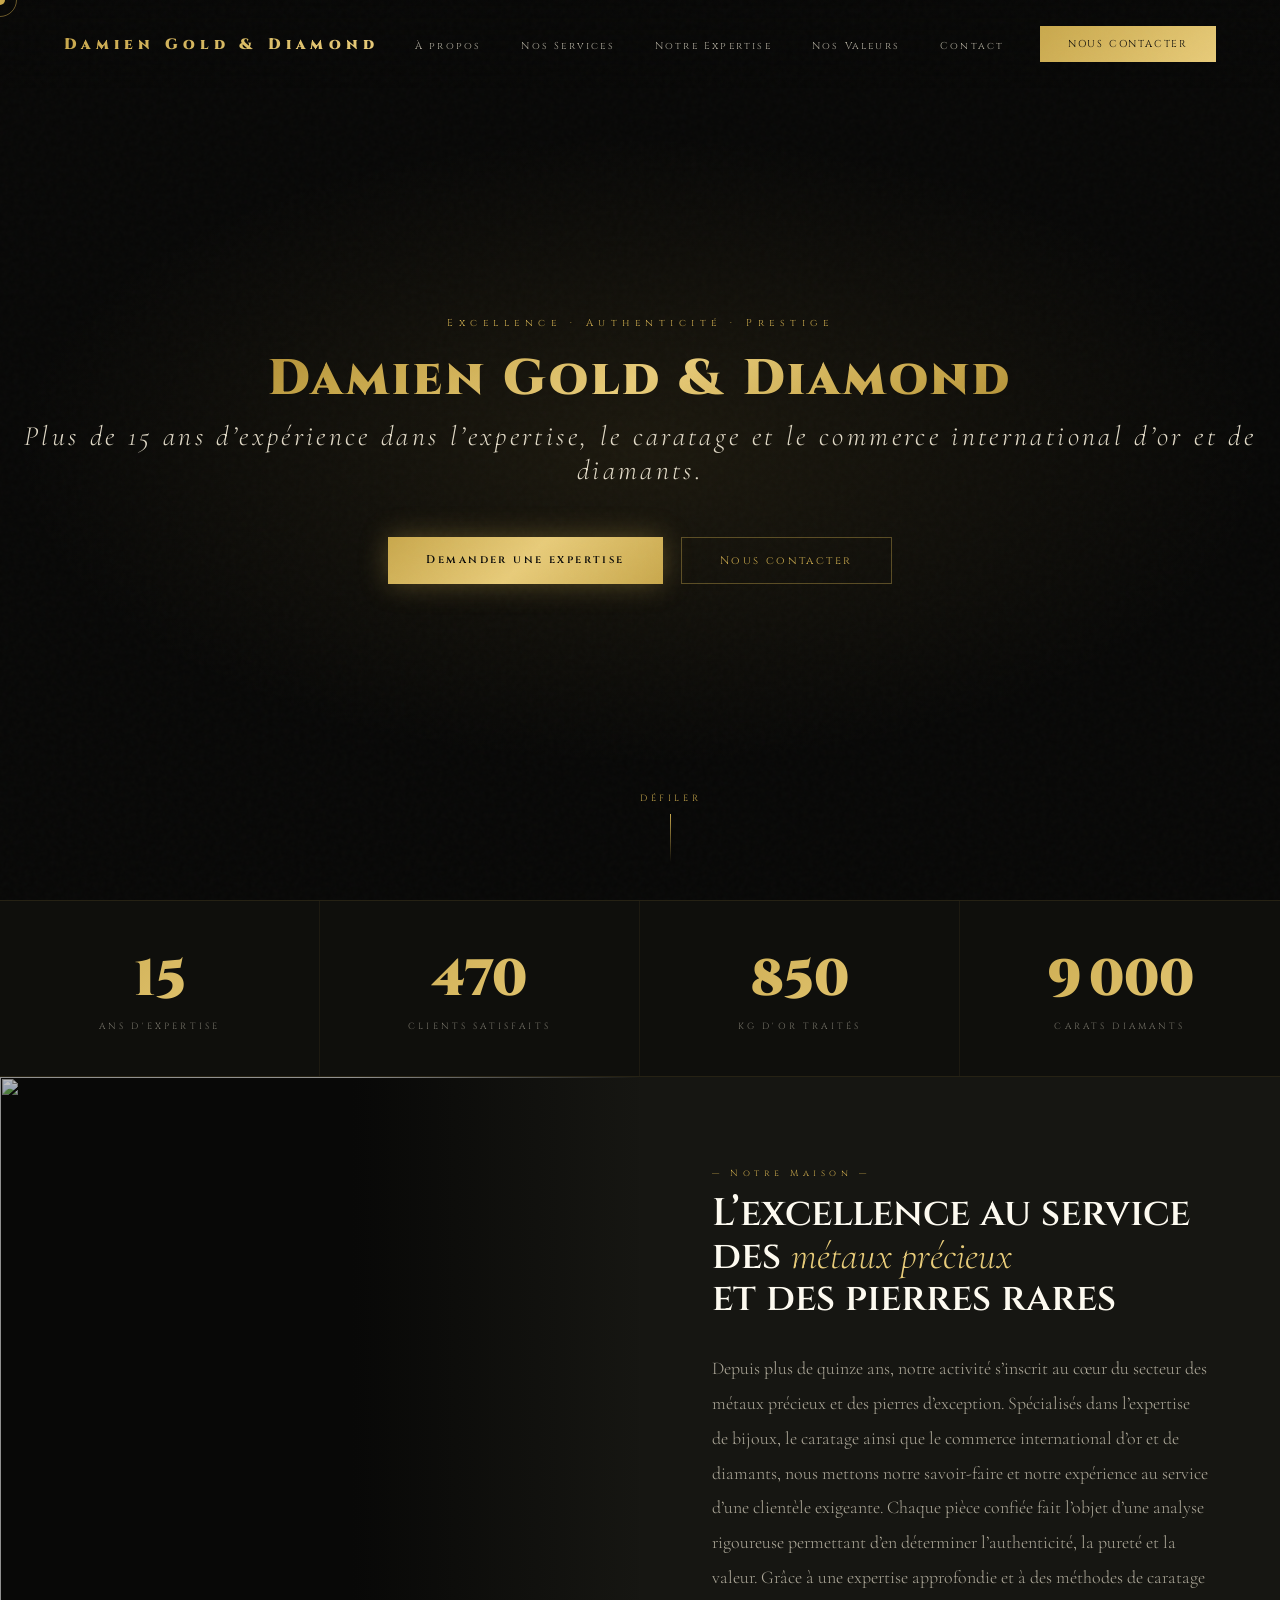
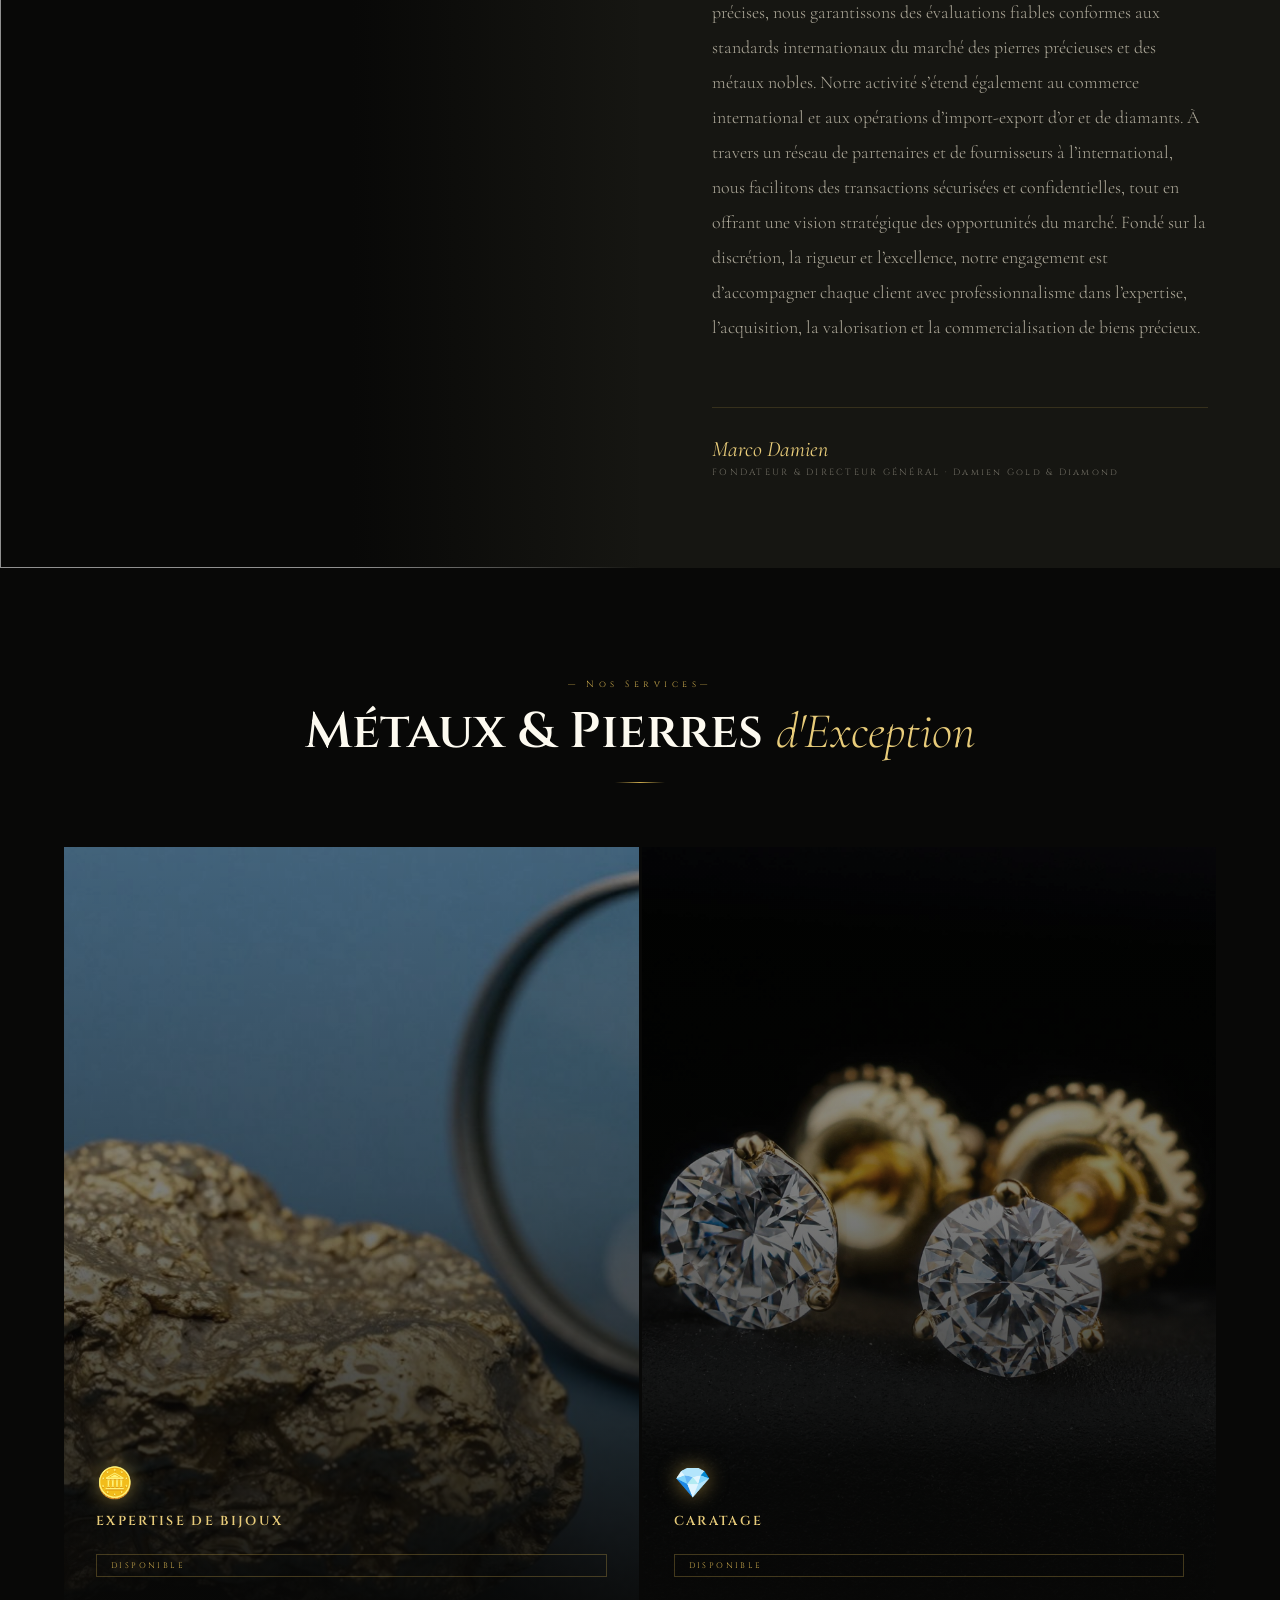
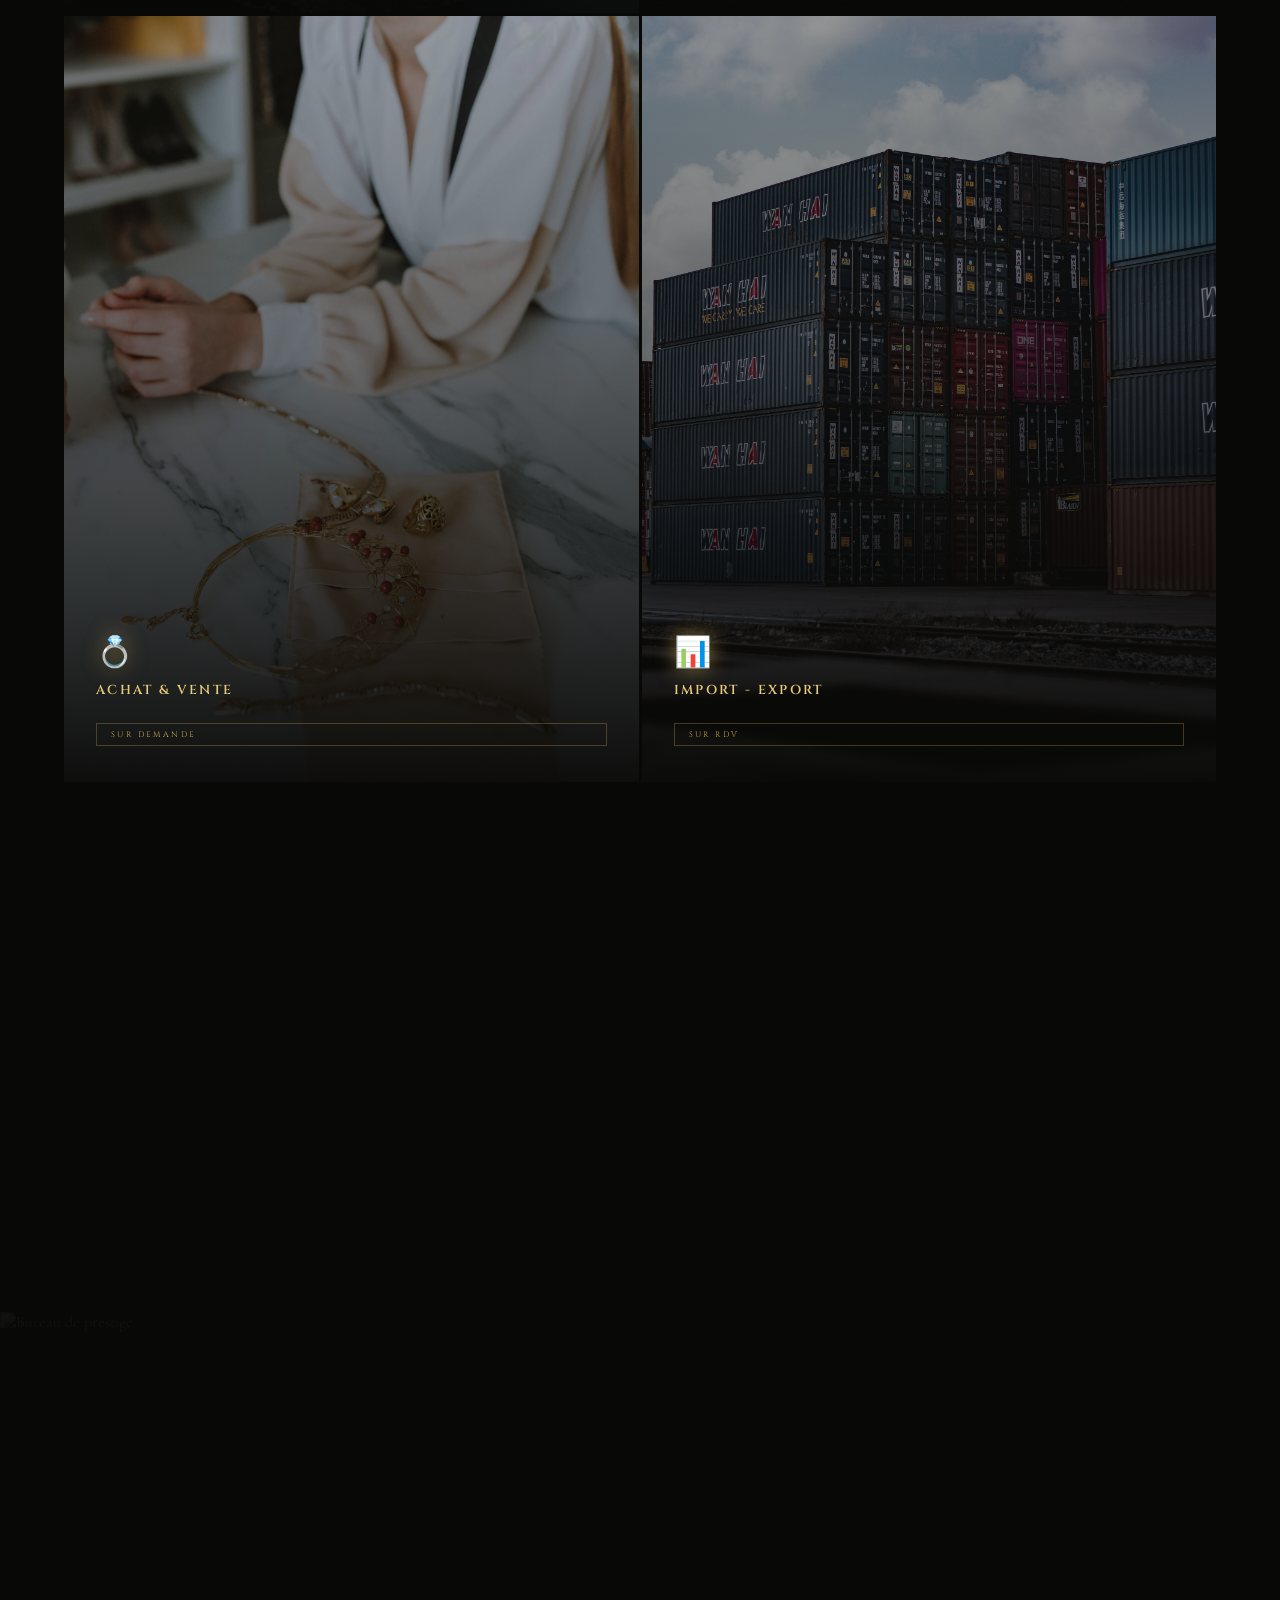
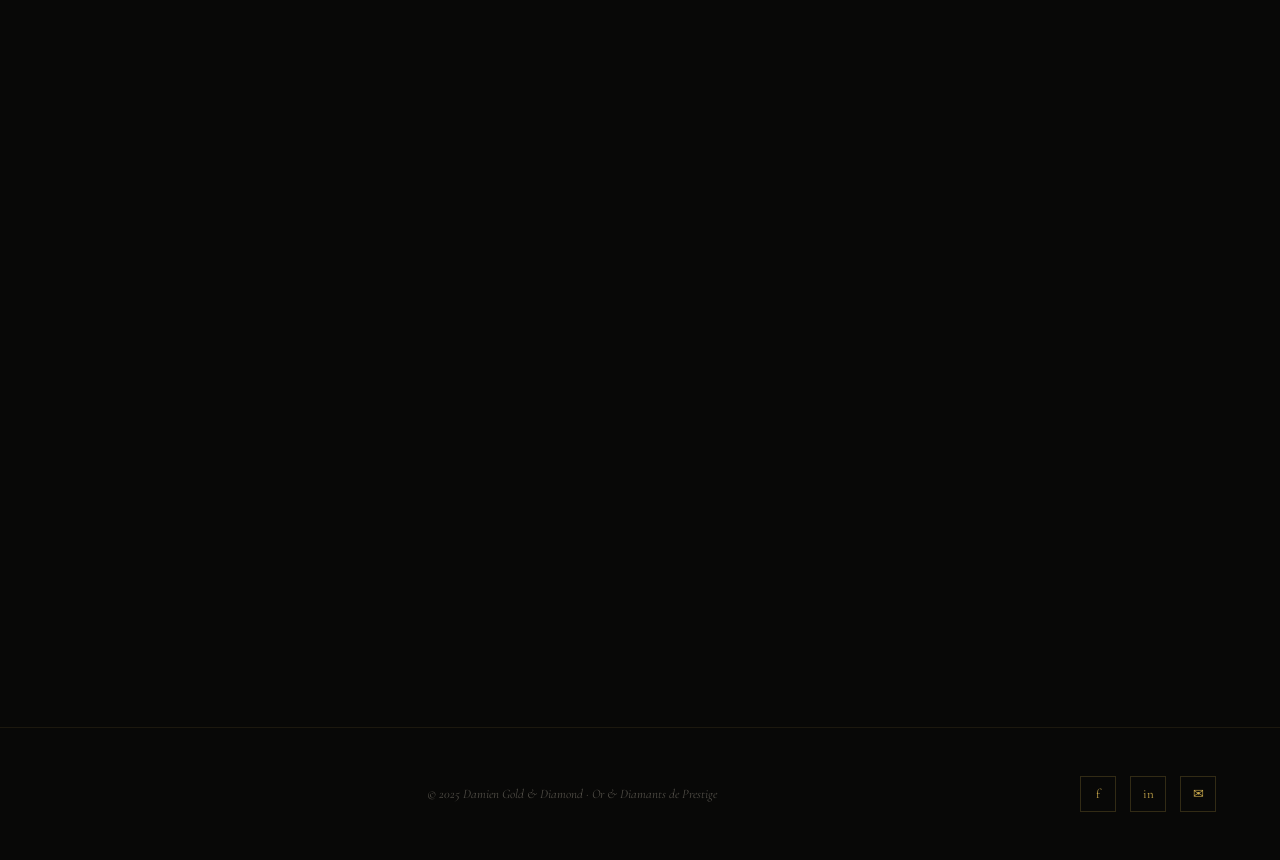
==== commit efec153d: "v1 wip 2" ====
--- a/index.html
+++ b/index.html
@@ -5,192 +5,10 @@
   <meta name="viewport" content="width=device-width, initial-scale=1.0"/>
   <meta name="description" content="Damien Gold & Diamond - Expertise en or, diamants et bijoux de prestige"/>
   <link rel="shortcut icon" href="assets/images/logo.png" type="image/png">
+  <link rel="stylesheet" href="style.css">
   <title>Damien Gold & Diamond</title>
   <link href="https://fonts.googleapis.com/css2?family=Cormorant+Garamond:ital,wght@0,300;0,400;0,600;1,300;1,400&family=Cinzel:wght@400;600;900&display=swap" rel="stylesheet"/>
-  <style>
-    :root {
-      --gold: #C9A84C;
-      --gold-light: #E8CC7A;
-      --gold-pale: #F5E6B8;
-      --gold-deep: #8B6914;
-      --black: #080807;
-      --dark: #0F0F0C;
-      --dark2: #161612;
-      --cream: #F7F0DC;
-      --white: #FDFAF0;
-    }
-    *, *::before, *::after { box-sizing: border-box; margin: 0; padding: 0; }
-    html { scroll-behavior: smooth; }
-    body {
-      background: var(--black);
-      color: var(--cream);
-      font-family: 'Cormorant Garamond', serif;
-      overflow-x: hidden;
-      cursor: none;
-    }
-
-    /* CURSOR */
-    .cursor { position: fixed; width: 10px; height: 10px; background: var(--gold); border-radius: 50%; pointer-events: none; z-index: 9999; transform: translate(-50%,-50%); transition: width .3s, height .3s; }
-    .cursor-ring { position: fixed; width: 34px; height: 34px; border: 1px solid rgba(201,168,76,.5); border-radius: 50%; pointer-events: none; z-index: 9998; transform: translate(-50%,-50%); }
-
-    /* GRAIN */
-    body::after { content:''; position:fixed; inset:0; background-image:url("data:image/svg+xml,%3Csvg viewBox='0 0 200 200' xmlns='http://www.w3.org/2000/svg'%3E%3Cfilter id='n'%3E%3CfeTurbulence type='fractalNoise' baseFrequency='.85' numOctaves='4' stitchTiles='stitch'/%3E%3C/filter%3E%3Crect width='100%25' height='100%25' filter='url(%23n)'/%3E%3C/svg%3E"); opacity:.025; pointer-events:none; z-index:999; }
-
-    /* NAV */
-    nav {
-      position: fixed; top: 0; left: 0; right: 0;
-      display: flex; justify-content: space-between; align-items: center;
-      padding: 26px 64px;
-      z-index: 200;
-      background: linear-gradient(to bottom, rgba(8,8,7,.95) 0%, transparent 100%);
-    }
-    .nav-logo { font-family:'Cinzel',serif; font-size:15px; font-weight:900; letter-spacing:.35em; background:linear-gradient(135deg,var(--gold),var(--gold-light)); -webkit-background-clip:text; -webkit-text-fill-color:transparent; background-clip:text; text-decoration:none; }
-    .nav-links { display:flex; gap:40px; list-style:none; }
-    .nav-links a { font-family:'Cinzel',serif; font-size:10px; letter-spacing:.22em; color:rgba(247,240,220,.7); text-decoration:none; transition:color .3s; }
-    .nav-links a:hover { color:var(--gold-light); }
-    .nav-btn { font-family:'Cinzel',serif; font-size:10px; letter-spacing:.18em; color:var(--black); background:linear-gradient(135deg,var(--gold),var(--gold-light)); padding:11px 28px; text-decoration:none; cursor:none; transition:opacity .3s; }
-    .nav-btn:hover { opacity:.85; }
-
-    /* HERO */
-    .hero {
-      position: relative; height: 100vh;
-      display: flex; align-items: center; justify-content: center;
-      text-align: center; overflow: hidden;
-    }
-    .hero-img {
-      position: absolute; inset: 0;
-      background: url('https://images.unsplash.com/photo-1610375461246-83df859d849d?w=1800&q=80') center/cover no-repeat;
-    }
-    .hero-overlay {
-      position: absolute; inset: 0;
-      background: linear-gradient(to bottom,
-        rgba(8,8,7,.65) 0%,
-        rgba(8,8,7,.40) 40%,
-        rgba(8,8,7,.75) 80%,
-        rgba(8,8,7,1) 100%);
-    }
-    .hero-glow { position: absolute; inset: 0; background: radial-gradient(ellipse 70% 50% at 50% 50%, rgba(201,168,76,.1), transparent 70%); }
-    .hero-content { position:relative; z-index:2; }
-    @keyframes fadeUp { from{opacity:0;transform:translateY(32px)} to{opacity:1;transform:translateY(0)} }
-    .eyebrow { font-family:'Cinzel',serif; font-size:10px; letter-spacing:.55em; color:var(--gold); margin-bottom:28px; display:block; opacity:0; animation:fadeUp .9s .3s ease forwards; }
-    .hero-title { font-family:'Cinzel',serif; font-size:clamp(10px,10vw,50px); font-weight:900; line-height:.85; letter-spacing:.06em; background:linear-gradient(150deg,var(--gold-deep) 0%,var(--gold) 30%,var(--gold-light) 50%,var(--gold) 70%,var(--gold-deep) 100%); -webkit-background-clip:text; -webkit-text-fill-color:transparent; background-clip:text; margin-bottom:18px; opacity:0; animation:fadeUp .9s .5s ease forwards; }
-    .hero-sub { font-family:'Cormorant Garamond',serif; font-style:italic; font-size:clamp(17px,2.5vw,28px); font-weight:300; letter-spacing:.12em; color:rgba(247,240,220,.9); margin-bottom:50px; opacity:0; animation:fadeUp .9s .7s ease forwards; }
-    .hero-ctas { display:flex; gap:18px; justify-content:center; opacity:0; animation:fadeUp .9s .9s ease forwards; }
-    .btn-gold { font-family:'Cinzel',serif; font-size:11px; font-weight:600; letter-spacing:.22em; color:var(--black); background:linear-gradient(135deg,var(--gold),var(--gold-light),var(--gold)); padding:15px 38px; text-decoration:none; cursor:none; transition:box-shadow .3s,transform .3s; box-shadow:0 0 28px rgba(201,168,76,.35); display:inline-block; }
-    .btn-gold:hover { transform:translateY(-2px); box-shadow:0 8px 36px rgba(201,168,76,.55); }
-    .btn-outline { font-family:'Cinzel',serif; font-size:11px; letter-spacing:.22em; color:var(--gold); background:transparent; padding:15px 38px; border:1px solid rgba(201,168,76,.4); text-decoration:none; cursor:none; transition:border-color .3s; display:inline-block; }
-    .btn-outline:hover { border-color:var(--gold); }
-    .scroll-hint { position:absolute; bottom:38px; left:50%; transform:translateX(-50%); text-align:center; opacity:0; animation:fadeUp .9s 1.3s ease forwards; }
-    .scroll-hint span { font-family:'Cinzel',serif; font-size:9px; letter-spacing:.4em; color:var(--gold); display:block; margin-bottom:10px; }
-    .scroll-line { width:1px; height:48px; background:linear-gradient(to bottom,var(--gold),transparent); margin:0 auto; animation:pulse 2s infinite; }
-    @keyframes pulse { 0%,100%{opacity:.3} 50%{opacity:1} }
-
-    /* STATS */
-    .stats-band { display:grid; grid-template-columns:repeat(4,1fr); background:var(--dark); border-top:1px solid rgba(201,168,76,.12); border-bottom:1px solid rgba(201,168,76,.12); }
-    .stat { padding:44px 30px; text-align:center; border-right:1px solid rgba(201,168,76,.08); }
-    .stat:last-child { border-right:none; }
-    .stat-n { font-family:'Cinzel',serif; font-size:clamp(32px,4vw,58px); font-weight:900; background:linear-gradient(135deg,var(--gold),var(--gold-light)); -webkit-background-clip:text; -webkit-text-fill-color:transparent; background-clip:text; display:block; }
-    .stat-l { font-family:'Cinzel',serif; font-size:9px; letter-spacing:.35em; color:rgba(247,240,220,.45); margin-top:6px; display:block; }
-
-    /* SECTION HEADER */
-    .sec-header { text-align:center; margin-bottom:64px; }
-    .sec-label { font-family:'Cinzel',serif; font-size:9px; letter-spacing:.5em; color:var(--gold); display:block; margin-bottom:14px; }
-    .sec-title { font-family:'Cinzel',serif; font-size:clamp(28px,4vw,50px); font-weight:600; color:var(--white); line-height:1.1; }
-    .sec-title em { font-family:'Cormorant Garamond',serif; font-style:italic; font-weight:300; color:var(--gold-light); }
-    .gold-bar { width:50px; height:1px; background:linear-gradient(to right,transparent,var(--gold),transparent); margin:22px auto 0; }
-
-    /* COLLECTION */
-    .collection { padding:110px 64px; background:var(--black); }
-    .coll-grid { display:grid; grid-template-columns:repeat(2,1fr); gap:3px; }
-    .coll-card { position:relative; overflow:hidden; aspect-ratio:3/4; cursor:none; background:var(--dark2); }
-    .coll-card img { width:100%; height:100%; object-fit:cover; transition:transform .7s ease, filter .7s ease; filter:brightness(.7) saturate(.8); display:block; }
-    .coll-card:hover img { transform:scale(1.07); filter:brightness(.45) saturate(.6); }
-    .coll-card-overlay { position:absolute; inset:0; background:linear-gradient(to top, rgba(8,8,7,.95) 0%, rgba(8,8,7,.3) 55%, transparent 100%); display:flex; flex-direction:column; justify-content:flex-end; padding:36px 32px; transition:background .4s; }
-    .coll-card:hover .coll-card-overlay { background:linear-gradient(to top, rgba(8,8,7,.98) 0%, rgba(8,8,7,.65) 65%, rgba(8,8,7,.15) 100%); }
-    .coll-card-icon { font-size:30px; margin-bottom:10px; filter:drop-shadow(0 0 10px rgba(201,168,76,.6)); }
-    .coll-card-name { font-family:'Cinzel',serif; font-size:13px; font-weight:600; letter-spacing:.18em; color:var(--gold-light); margin-bottom:10px; }
-    .coll-card-desc { font-size:14px; line-height:1.75; color:rgba(247,240,220,.68); font-style:italic; font-weight:300; max-height:0; overflow:hidden; transition:max-height .5s ease; }
-    .coll-card:hover .coll-card-desc { max-height:130px; }
-    .coll-card-badge { display:inline-block; margin-top:14px; font-family:'Cinzel',serif; font-size:8px; letter-spacing:.3em; color:var(--gold); border:1px solid rgba(201,168,76,.3); padding:5px 14px; }
-
-    /* ABOUT */
-    .about { display:grid; grid-template-columns:1fr 1fr; min-height:75vh; }
-    .about-left { position:relative; overflow:hidden; }
-    .about-left img { width:100%; height:100%; object-fit:cover; filter:brightness(.75) saturate(.75); display:block; }
-    .about-left-overlay { position:absolute; inset:0; background:linear-gradient(to right, transparent 55%, var(--dark2)); }
-    .about-right { background:var(--dark2); padding:90px 72px; display:flex; flex-direction:column; justify-content:center; }
-    .about-text { font-size:clamp(15px,1.4vw,18px); line-height:1.95; color:rgba(247,240,220,.68); font-weight:300; margin-bottom:20px; }
-    .about-sig { margin-top:42px; padding-top:28px; border-top:1px solid rgba(201,168,76,.18); }
-    .about-sig-name { font-family:'Cormorant Garamond',serif; font-style:italic; font-size:22px; color:var(--gold-light); }
-    .about-sig-role { font-family:'Cinzel',serif; font-size:9px; letter-spacing:.25em; color:rgba(247,240,220,.4); margin-top:4px; }
-
-    /* IMAGE BREAK */
-    .img-break { height: 420px; position:relative; overflow:hidden; }
-    .img-break img { width:100%; height:130%; object-fit:cover; position:absolute; top:-15%; filter:brightness(.4) saturate(.5); }
-    .img-break-overlay { position:absolute; inset:0; background:linear-gradient(to right, rgba(8,8,7,.8) 0%, rgba(8,8,7,.25) 50%, rgba(8,8,7,.8) 100%); display:flex; align-items:center; justify-content:center; }
-    .img-break-quote { text-align:center; max-width:720px; padding:0 40px; }
-    .img-break-quote blockquote { font-family:'Cormorant Garamond',serif; font-style:italic; font-size:clamp(22px,3vw,38px); font-weight:300; color:var(--cream); line-height:1.5; margin-bottom:20px; }
-    .img-break-quote cite { font-family:'Cinzel',serif; font-size:10px; letter-spacing:.35em; color:var(--gold); }
-
-    
-
-    /* PROCESS */
-    .process { padding:110px 64px; background:var(--black); text-align:center; }
-    .process-steps { display:grid; grid-template-columns:repeat(4,1fr); gap:40px; margin-top:70px; position:relative; }
-    .process-steps::before { content:''; position:absolute; top:31px; left:12%; right:12%; height:1px; background:linear-gradient(to right,transparent,var(--gold),transparent); }
-    .step { text-align:center; }
-    .step-num { width:62px; height:62px; border:1px solid var(--gold); border-radius:50%; margin:0 auto 22px; display:flex; align-items:center; justify-content:center; font-family:'Cinzel',serif; font-size:18px; font-weight:600; color:var(--gold); background:var(--black); position:relative; z-index:1; }
-    .step-title { font-family:'Cinzel',serif; font-size:12px; font-weight:600; letter-spacing:.18em; color:var(--white); margin-bottom:12px; }
-    .step-desc { font-size:14px; line-height:1.8; color:rgba(247,240,220,.5); font-style:italic; }
-
-   
-    /* CONTACT */
-    .contact { position:relative; overflow:hidden; }
-    .contact-bg { position:absolute; inset:0; }
-    .contact-bg img { width:100%; height:100%; object-fit:cover; filter:brightness(.18) saturate(.4); }
-    .contact-bg-overlay { position:absolute; inset:0; background:linear-gradient(to bottom, rgba(8,8,7,.75), rgba(8,8,7,.92)); }
-    .contact-inner { position:relative; z-index:2; padding:110px 64px; max-width:860px; margin:0 auto; text-align:center; }
-    .contact-form { display:grid; grid-template-columns:1fr 1fr; gap:14px; margin-top:50px; text-align:left; }
-    .fg { display:flex; flex-direction:column; gap:7px; }
-    .fg.full { grid-column:1/-1; }
-    .fg label { font-family:'Cinzel',serif; font-size:9px; letter-spacing:.28em; color:var(--gold); }
-    .fg input, .fg select, .fg textarea { background:rgba(255,255,255,.04); border:1px solid rgba(201,168,76,.18); color:var(--cream); font-family:'Cormorant Garamond',serif; font-size:16px; padding:13px 18px; outline:none; transition:border-color .3s; resize:none; }
-    .fg input:focus,.fg select:focus,.fg textarea:focus { border-color:var(--gold); }
-    .fg input::placeholder,.fg textarea::placeholder { color:rgba(247,240,220,.3); }
-    .fg select option { background:var(--dark2); }
-    .form-btn { grid-column:1/-1; background:linear-gradient(135deg,var(--gold-deep),var(--gold),var(--gold-light),var(--gold)); border:none; color:var(--black); font-family:'Cinzel',serif; font-size:12px; font-weight:600; letter-spacing:.3em; padding:18px; cursor:none; transition:opacity .3s,transform .3s; }
-    .form-btn:hover { opacity:.9; transform:translateY(-1px); }
-    .contact-info-row { display:flex; justify-content:center; gap:56px; margin-top:56px; padding-top:44px; border-top:1px solid rgba(201,168,76,.15); flex-wrap:wrap; }
-    .ci { text-align:center; }
-    .ci-icon { font-size:22px; margin-bottom:10px; display:block; }
-    .ci-label { font-family:'Cinzel',serif; font-size:9px; letter-spacing:.28em; color:var(--gold); display:block; margin-bottom:5px; }
-    .ci-val { font-size:15px; color:var(--cream); font-style:italic; }
-
-    /* FOOTER */
-    footer { background:var(--black); padding:48px 64px; display:flex; justify-content:space-between; align-items:center; border-top:1px solid rgba(201,168,76,.1); }
-    .footer-logo { font-family:'Cinzel',serif; font-size:20px; font-weight:900; letter-spacing:.35em; background:linear-gradient(135deg,var(--gold),var(--gold-light)); -webkit-background-clip:text; -webkit-text-fill-color:transparent; background-clip:text; }
-    .footer-copy { font-size:13px; color:rgba(247,240,220,.3); font-style:italic; }
-    .footer-links { display:flex; gap:14px; }
-    .footer-link { width:36px; height:36px; border:1px solid rgba(201,168,76,.22); display:flex; align-items:center; justify-content:center; font-size:13px; color:var(--gold); transition:background .3s; text-decoration:none; cursor:none; }
-    .footer-link:hover { background:rgba(201,168,76,.1); }
-
-    /* REVEAL */
-    .reveal { opacity:0; transform:translateY(36px); transition:opacity .85s ease, transform .85s ease; }
-    .reveal.in { opacity:1; transform:translateY(0); }
-    .d1{transition-delay:.12s}.d2{transition-delay:.24s}.d3{transition-delay:.36s}.d4{transition-delay:.48s}
-
-    @media(max-width:900px){
-      nav{padding:18px 22px;} .nav-links{display:none;}
-      .stats-band{grid-template-columns:repeat(2,1fr);}
-      .collection{padding:70px 20px;} .coll-grid{grid-template-columns:1fr;}
-      .about{grid-template-columns:1fr;} .about-left{height:300px;} .about-right{padding:50px 24px;}
-      .gallery{grid-template-columns:repeat(2,1fr);}
-      .process{padding:70px 20px;} .process-steps{grid-template-columns:repeat(2,1fr);} .process-steps::before{display:none;}
-      .testimonials{padding:70px 20px;} .testi-grid{grid-template-columns:1fr;}
-      .contact-inner{padding:70px 22px;} .contact-form{grid-template-columns:1fr;} .fg.full,.form-btn{grid-column:1;} .contact-info-row{gap:28px;}
-      footer{flex-direction:column;gap:18px;text-align:center;}
-    }
-  </style>
+  
 </head>
 <body>
 
@@ -233,9 +51,9 @@
 <!-- STATS -->
 <div class="stats-band">
   <div class="stat reveal"><span class="stat-n" data-t="15">0</span><span class="stat-l">ANS D'EXPERTISE</span></div>
-  <div class="stat reveal d1"><span class="stat-n" data-t="3200">0</span><span class="stat-l">CLIENTS SATISFAITS</span></div>
+  <div class="stat reveal d1"><span class="stat-n" data-t="470">0</span><span class="stat-l">CLIENTS SATISFAITS</span></div>
   <div class="stat reveal d2"><span class="stat-n" data-t="850">0</span><span class="stat-l">KG D'OR TRAITÉS</span></div>
-  <div class="stat reveal d3"><span class="stat-n" data-t="15000">0</span><span class="stat-l">CARATS DIAMANTS</span></div>
+  <div class="stat reveal d3"><span class="stat-n" data-t="9000">0</span><span class="stat-l">CARATS DIAMANTS</span></div>
 </div>
 
 
@@ -258,7 +76,7 @@
 Fondé sur la discrétion, la rigueur et l’excellence, notre engagement est d’accompagner chaque client avec professionnalisme dans l’expertise, l’acquisition, la valorisation et la commercialisation de biens précieux.</p>
    
     <div class="about-sig">
-      <div class="about-sig-name">Mamadou Koné</div>
+      <div class="about-sig-name">Marco Damien</div>
       <div class="about-sig-role">FONDATEUR &amp; DIRECTEUR GÉNÉRAL · Damien Gold & Diamond</div>
     </div>
   </div>
@@ -390,57 +208,7 @@
   </div>
 </footer>
 
-<script>
-  // Custom cursor
-  const cur=document.getElementById('cur'),curR=document.getElementById('curR');
-  let mx=0,my=0,rx=0,ry=0;
-  document.addEventListener('mousemove',e=>{mx=e.clientX;my=e.clientY;});
-  (function loop(){
-    rx+=(mx-rx)*.14;ry+=(my-ry)*.14;
-    cur.style.left=mx+'px';cur.style.top=my+'px';
-    curR.style.left=rx+'px';curR.style.top=ry+'px';
-    requestAnimationFrame(loop);
-  })();
-  document.querySelectorAll('a,button,.coll-card,.testi').forEach(el=>{
-    el.addEventListener('mouseenter',()=>{cur.style.transform='translate(-50%,-50%) scale(2.2)';curR.style.transform='translate(-50%,-50%) scale(1.6)';});
-    el.addEventListener('mouseleave',()=>{cur.style.transform='translate(-50%,-50%) scale(1)';curR.style.transform='translate(-50%,-50%) scale(1)';});
-  });
-
-  // Scroll reveal
-  const obs=new IntersectionObserver(es=>es.forEach(e=>{if(e.isIntersecting)e.target.classList.add('in');}),{threshold:.1});
-  document.querySelectorAll('.reveal').forEach(el=>obs.observe(el));
-
-  // Counter animation
-  const cObs=new IntersectionObserver(es=>es.forEach(e=>{
-    if(e.isIntersecting){
-      const t=+e.target.dataset.t;let s=null;
-      const step=ts=>{if(!s)s=ts;const p=Math.min((ts-s)/2000,1),ease=1-Math.pow(1-p,3);e.target.textContent=Math.floor(ease*t).toLocaleString('fr');if(p<1)requestAnimationFrame(step);else e.target.textContent=t.toLocaleString('fr');};
-      requestAnimationFrame(step);cObs.unobserve(e.target);
-    }
-  }),{threshold:.5});
-  document.querySelectorAll('.stat-n[data-t]').forEach(el=>cObs.observe(el));
-
-  // Form
-  function handleForm(e){
-    e.preventDefault();
-    const btn=e.target.querySelector('.form-btn');
-    btn.textContent='✓ DEMANDE REÇUE — NOUS VOUS CONTACTERONS SOUS 24H';
-    btn.style.cssText='background:transparent;border:1px solid rgba(201,168,76,.4);color:#C9A84C;font-family:Cinzel,serif;font-size:11px;letter-spacing:.2em;padding:18px;cursor:none;grid-column:1/-1;';
-  }
-
-  // Smooth scroll
-  document.querySelectorAll('a[href^="#"]').forEach(a=>{
-    a.addEventListener('click',e=>{e.preventDefault();const t=document.querySelector(a.getAttribute('href'));if(t)t.scrollIntoView({behavior:'smooth'});});
-  });
-
-  // Parallax img-break
-  const ib=document.querySelector('.img-break img');
-  window.addEventListener('scroll',()=>{
-    if(!ib)return;
-    const r=ib.closest('.img-break').getBoundingClientRect();
-    const prog=-(r.top/(window.innerHeight+r.height));
-    ib.style.transform=`translateY(${prog*28}%)`;
-  },{passive:true});
-</script>
+ <script
+ src="script.js"></script>
 </body>
 </html>
--- a/style.css
+++ b/style.css
@@ -0,0 +1,184 @@
+
+    :root {
+      --gold: #C9A84C;
+      --gold-light: #E8CC7A;
+      --gold-pale: #F5E6B8;
+      --gold-deep: #8B6914;
+      --black: #080807;
+      --dark: #0F0F0C;
+      --dark2: #161612;
+      --cream: #F7F0DC;
+      --white: #FDFAF0;
+    }
+    *, *::before, *::after { box-sizing: border-box; margin: 0; padding: 0; }
+    html { scroll-behavior: smooth; }
+    body {
+      background: var(--black);
+      color: var(--cream);
+      font-family: 'Cormorant Garamond', serif;
+      overflow-x: hidden;
+      cursor: none;
+    }
+
+    /* CURSOR */
+    .cursor { position: fixed; width: 10px; height: 10px; background: var(--gold); border-radius: 50%; pointer-events: none; z-index: 9999; transform: translate(-50%,-50%); transition: width .3s, height .3s; }
+    .cursor-ring { position: fixed; width: 34px; height: 34px; border: 1px solid rgba(201,168,76,.5); border-radius: 50%; pointer-events: none; z-index: 9998; transform: translate(-50%,-50%); }
+
+    /* GRAIN */
+    body::after { content:''; position:fixed; inset:0; background-image:url("data:image/svg+xml,%3Csvg viewBox='0 0 200 200' xmlns='http://www.w3.org/2000/svg'%3E%3Cfilter id='n'%3E%3CfeTurbulence type='fractalNoise' baseFrequency='.85' numOctaves='4' stitchTiles='stitch'/%3E%3C/filter%3E%3Crect width='100%25' height='100%25' filter='url(%23n)'/%3E%3C/svg%3E"); opacity:.025; pointer-events:none; z-index:999; }
+
+    /* NAV */
+    nav {
+      position: fixed; top: 0; left: 0; right: 0;
+      display: flex; justify-content: space-between; align-items: center;
+      padding: 26px 64px;
+      z-index: 200;
+      background: linear-gradient(to bottom, rgba(8,8,7,.95) 0%, transparent 100%);
+    }
+    .nav-logo { font-family:'Cinzel',serif; font-size:15px; font-weight:900; letter-spacing:.35em; background:linear-gradient(135deg,var(--gold),var(--gold-light)); -webkit-background-clip:text; -webkit-text-fill-color:transparent; background-clip:text; text-decoration:none; }
+    .nav-links { display:flex; gap:40px; list-style:none; }
+    .nav-links a { font-family:'Cinzel',serif; font-size:10px; letter-spacing:.22em; color:rgba(247,240,220,.7); text-decoration:none; transition:color .3s; }
+    .nav-links a:hover { color:var(--gold-light); }
+    .nav-btn { font-family:'Cinzel',serif; font-size:10px; letter-spacing:.18em; color:var(--black); background:linear-gradient(135deg,var(--gold),var(--gold-light)); padding:11px 28px; text-decoration:none; cursor:none; transition:opacity .3s; }
+    .nav-btn:hover { opacity:.85; }
+
+    /* HERO */
+    .hero {
+      position: relative; height: 100vh;
+      display: flex; align-items: center; justify-content: center;
+      text-align: center; overflow: hidden;
+    }
+    .hero-img {
+      position: absolute; inset: 0;
+      background: url('https://images.unsplash.com/photo-1610375461246-83df859d849d?w=1800&q=80') center/cover no-repeat;
+    }
+    .hero-overlay {
+      position: absolute; inset: 0;
+      background: linear-gradient(to bottom,
+        rgba(8,8,7,.65) 0%,
+        rgba(8,8,7,.40) 40%,
+        rgba(8,8,7,.75) 80%,
+        rgba(8,8,7,1) 100%);
+    }
+    .hero-glow { position: absolute; inset: 0; background: radial-gradient(ellipse 70% 50% at 50% 50%, rgba(201,168,76,.1), transparent 70%); }
+    .hero-content { position:relative; z-index:2; }
+    @keyframes fadeUp { from{opacity:0;transform:translateY(32px)} to{opacity:1;transform:translateY(0)} }
+    .eyebrow { font-family:'Cinzel',serif; font-size:10px; letter-spacing:.55em; color:var(--gold); margin-bottom:28px; display:block; opacity:0; animation:fadeUp .9s .3s ease forwards; }
+    .hero-title { font-family:'Cinzel',serif; font-size:clamp(10px,10vw,50px); font-weight:900; line-height:.85; letter-spacing:.06em; background:linear-gradient(150deg,var(--gold-deep) 0%,var(--gold) 30%,var(--gold-light) 50%,var(--gold) 70%,var(--gold-deep) 100%); -webkit-background-clip:text; -webkit-text-fill-color:transparent; background-clip:text; margin-bottom:18px; opacity:0; animation:fadeUp .9s .5s ease forwards; }
+    .hero-sub { font-family:'Cormorant Garamond',serif; font-style:italic; font-size:clamp(17px,2.5vw,28px); font-weight:300; letter-spacing:.12em; color:rgba(247,240,220,.9); margin-bottom:50px; opacity:0; animation:fadeUp .9s .7s ease forwards; }
+    .hero-ctas { display:flex; gap:18px; justify-content:center; opacity:0; animation:fadeUp .9s .9s ease forwards; }
+    .btn-gold { font-family:'Cinzel',serif; font-size:11px; font-weight:600; letter-spacing:.22em; color:var(--black); background:linear-gradient(135deg,var(--gold),var(--gold-light),var(--gold)); padding:15px 38px; text-decoration:none; cursor:none; transition:box-shadow .3s,transform .3s; box-shadow:0 0 28px rgba(201,168,76,.35); display:inline-block; }
+    .btn-gold:hover { transform:translateY(-2px); box-shadow:0 8px 36px rgba(201,168,76,.55); }
+    .btn-outline { font-family:'Cinzel',serif; font-size:11px; letter-spacing:.22em; color:var(--gold); background:transparent; padding:15px 38px; border:1px solid rgba(201,168,76,.4); text-decoration:none; cursor:none; transition:border-color .3s; display:inline-block; }
+    .btn-outline:hover { border-color:var(--gold); }
+    .scroll-hint { position:absolute; bottom:38px; left:50%; transform:translateX(-50%); text-align:center; opacity:0; animation:fadeUp .9s 1.3s ease forwards; }
+    .scroll-hint span { font-family:'Cinzel',serif; font-size:9px; letter-spacing:.4em; color:var(--gold); display:block; margin-bottom:10px; }
+    .scroll-line { width:1px; height:48px; background:linear-gradient(to bottom,var(--gold),transparent); margin:0 auto; animation:pulse 2s infinite; }
+    @keyframes pulse { 0%,100%{opacity:.3} 50%{opacity:1} }
+
+    /* STATS */
+    .stats-band { display:grid; grid-template-columns:repeat(4,1fr); background:var(--dark); border-top:1px solid rgba(201,168,76,.12); border-bottom:1px solid rgba(201,168,76,.12); }
+    .stat { padding:44px 30px; text-align:center; border-right:1px solid rgba(201,168,76,.08); }
+    .stat:last-child { border-right:none; }
+    .stat-n { font-family:'Cinzel',serif; font-size:clamp(32px,4vw,58px); font-weight:900; background:linear-gradient(135deg,var(--gold),var(--gold-light)); -webkit-background-clip:text; -webkit-text-fill-color:transparent; background-clip:text; display:block; }
+    .stat-l { font-family:'Cinzel',serif; font-size:9px; letter-spacing:.35em; color:rgba(247,240,220,.45); margin-top:6px; display:block; }
+
+    /* SECTION HEADER */
+    .sec-header { text-align:center; margin-bottom:64px; }
+    .sec-label { font-family:'Cinzel',serif; font-size:9px; letter-spacing:.5em; color:var(--gold); display:block; margin-bottom:14px; }
+    .sec-title { font-family:'Cinzel',serif; font-size:clamp(28px,4vw,50px); font-weight:600; color:var(--white); line-height:1.1; }
+    .sec-title em { font-family:'Cormorant Garamond',serif; font-style:italic; font-weight:300; color:var(--gold-light); }
+    .gold-bar { width:50px; height:1px; background:linear-gradient(to right,transparent,var(--gold),transparent); margin:22px auto 0; }
+
+    /* COLLECTION */
+    .collection { padding:110px 64px; background:var(--black); }
+    .coll-grid { display:grid; grid-template-columns:repeat(2,1fr); gap:3px; }
+    .coll-card { position:relative; overflow:hidden; aspect-ratio:3/4; cursor:none; background:var(--dark2); }
+    .coll-card img { width:100%; height:100%; object-fit:cover; transition:transform .7s ease, filter .7s ease; filter:brightness(.7) saturate(.8); display:block; }
+    .coll-card:hover img { transform:scale(1.07); filter:brightness(.45) saturate(.6); }
+    .coll-card-overlay { position:absolute; inset:0; background:linear-gradient(to top, rgba(8,8,7,.95) 0%, rgba(8,8,7,.3) 55%, transparent 100%); display:flex; flex-direction:column; justify-content:flex-end; padding:36px 32px; transition:background .4s; }
+    .coll-card:hover .coll-card-overlay { background:linear-gradient(to top, rgba(8,8,7,.98) 0%, rgba(8,8,7,.65) 65%, rgba(8,8,7,.15) 100%); }
+    .coll-card-icon { font-size:30px; margin-bottom:10px; filter:drop-shadow(0 0 10px rgba(201,168,76,.6)); }
+    .coll-card-name { font-family:'Cinzel',serif; font-size:13px; font-weight:600; letter-spacing:.18em; color:var(--gold-light); margin-bottom:10px; }
+    .coll-card-desc { font-size:14px; line-height:1.75; color:rgba(247,240,220,.68); font-style:italic; font-weight:300; max-height:0; overflow:hidden; transition:max-height .5s ease; }
+    .coll-card:hover .coll-card-desc { max-height:130px; }
+    .coll-card-badge { display:inline-block; margin-top:14px; font-family:'Cinzel',serif; font-size:8px; letter-spacing:.3em; color:var(--gold); border:1px solid rgba(201,168,76,.3); padding:5px 14px; }
+
+    /* ABOUT */
+    .about { display:grid; grid-template-columns:1fr 1fr; min-height:75vh; }
+    .about-left { position:relative; overflow:hidden; }
+    .about-left img { width:100%; height:100%; object-fit:cover; filter:brightness(.75) saturate(.75); display:block; }
+    .about-left-overlay { position:absolute; inset:0; background:linear-gradient(to right, transparent 55%, var(--dark2)); }
+    .about-right { background:var(--dark2); padding:90px 72px; display:flex; flex-direction:column; justify-content:center; }
+    .about-text { font-size:clamp(15px,1.4vw,18px); line-height:1.95; color:rgba(247,240,220,.68); font-weight:300; margin-bottom:20px; }
+    .about-sig { margin-top:42px; padding-top:28px; border-top:1px solid rgba(201,168,76,.18); }
+    .about-sig-name { font-family:'Cormorant Garamond',serif; font-style:italic; font-size:22px; color:var(--gold-light); }
+    .about-sig-role { font-family:'Cinzel',serif; font-size:9px; letter-spacing:.25em; color:rgba(247,240,220,.4); margin-top:4px; }
+
+    /* IMAGE BREAK */
+    .img-break { height: 420px; position:relative; overflow:hidden; }
+    .img-break img { width:100%; height:130%; object-fit:cover; position:absolute; top:-15%; filter:brightness(.4) saturate(.5); }
+    .img-break-overlay { position:absolute; inset:0; background:linear-gradient(to right, rgba(8,8,7,.8) 0%, rgba(8,8,7,.25) 50%, rgba(8,8,7,.8) 100%); display:flex; align-items:center; justify-content:center; }
+    .img-break-quote { text-align:center; max-width:720px; padding:0 40px; }
+    .img-break-quote blockquote { font-family:'Cormorant Garamond',serif; font-style:italic; font-size:clamp(22px,3vw,38px); font-weight:300; color:var(--cream); line-height:1.5; margin-bottom:20px; }
+    .img-break-quote cite { font-family:'Cinzel',serif; font-size:10px; letter-spacing:.35em; color:var(--gold); }
+
+    
+
+    /* PROCESS */
+    .process { padding:110px 64px; background:var(--black); text-align:center; }
+    .process-steps { display:grid; grid-template-columns:repeat(4,1fr); gap:40px; margin-top:70px; position:relative; }
+    .process-steps::before { content:''; position:absolute; top:31px; left:12%; right:12%; height:1px; background:linear-gradient(to right,transparent,var(--gold),transparent); }
+    .step { text-align:center; }
+    .step-num { width:62px; height:62px; border:1px solid var(--gold); border-radius:50%; margin:0 auto 22px; display:flex; align-items:center; justify-content:center; font-family:'Cinzel',serif; font-size:18px; font-weight:600; color:var(--gold); background:var(--black); position:relative; z-index:1; }
+    .step-title { font-family:'Cinzel',serif; font-size:12px; font-weight:600; letter-spacing:.18em; color:var(--white); margin-bottom:12px; }
+    .step-desc { font-size:14px; line-height:1.8; color:rgba(247,240,220,.5); font-style:italic; }
+
+   
+    /* CONTACT */
+    .contact { position:relative; overflow:hidden; }
+    .contact-bg { position:absolute; inset:0; }
+    .contact-bg img { width:100%; height:100%; object-fit:cover; filter:brightness(.18) saturate(.4); }
+    .contact-bg-overlay { position:absolute; inset:0; background:linear-gradient(to bottom, rgba(8,8,7,.75), rgba(8,8,7,.92)); }
+    .contact-inner { position:relative; z-index:2; padding:110px 64px; max-width:860px; margin:0 auto; text-align:center; }
+    .contact-form { display:grid; grid-template-columns:1fr 1fr; gap:14px; margin-top:50px; text-align:left; }
+    .fg { display:flex; flex-direction:column; gap:7px; }
+    .fg.full { grid-column:1/-1; }
+    .fg label { font-family:'Cinzel',serif; font-size:9px; letter-spacing:.28em; color:var(--gold); }
+    .fg input, .fg select, .fg textarea { background:rgba(255,255,255,.04); border:1px solid rgba(201,168,76,.18); color:var(--cream); font-family:'Cormorant Garamond',serif; font-size:16px; padding:13px 18px; outline:none; transition:border-color .3s; resize:none; }
+    .fg input:focus,.fg select:focus,.fg textarea:focus { border-color:var(--gold); }
+    .fg input::placeholder,.fg textarea::placeholder { color:rgba(247,240,220,.3); }
+    .fg select option { background:var(--dark2); }
+    .form-btn { grid-column:1/-1; background:linear-gradient(135deg,var(--gold-deep),var(--gold),var(--gold-light),var(--gold)); border:none; color:var(--black); font-family:'Cinzel',serif; font-size:12px; font-weight:600; letter-spacing:.3em; padding:18px; cursor:none; transition:opacity .3s,transform .3s; }
+    .form-btn:hover { opacity:.9; transform:translateY(-1px); }
+    .contact-info-row { display:flex; justify-content:center; gap:56px; margin-top:56px; padding-top:44px; border-top:1px solid rgba(201,168,76,.15); flex-wrap:wrap; }
+    .ci { text-align:center; }
+    .ci-icon { font-size:22px; margin-bottom:10px; display:block; }
+    .ci-label { font-family:'Cinzel',serif; font-size:9px; letter-spacing:.28em; color:var(--gold); display:block; margin-bottom:5px; }
+    .ci-val { font-size:15px; color:var(--cream); font-style:italic; }
+
+    /* FOOTER */
+    footer { background:var(--black); padding:48px 64px; display:flex; justify-content:space-between; align-items:center; border-top:1px solid rgba(201,168,76,.1); }
+    .footer-logo { font-family:'Cinzel',serif; font-size:20px; font-weight:900; letter-spacing:.35em; background:linear-gradient(135deg,var(--gold),var(--gold-light)); -webkit-background-clip:text; -webkit-text-fill-color:transparent; background-clip:text; }
+    .footer-copy { font-size:13px; color:rgba(247,240,220,.3); font-style:italic; }
+    .footer-links { display:flex; gap:14px; }
+    .footer-link { width:36px; height:36px; border:1px solid rgba(201,168,76,.22); display:flex; align-items:center; justify-content:center; font-size:13px; color:var(--gold); transition:background .3s; text-decoration:none; cursor:none; }
+    .footer-link:hover { background:rgba(201,168,76,.1); }
+
+    /* REVEAL */
+    .reveal { opacity:0; transform:translateY(36px); transition:opacity .85s ease, transform .85s ease; }
+    .reveal.in { opacity:1; transform:translateY(0); }
+    .d1{transition-delay:.12s}.d2{transition-delay:.24s}.d3{transition-delay:.36s}.d4{transition-delay:.48s}
+
+    @media(max-width:900px){
+      nav{padding:18px 22px;} .nav-links{display:none;}
+      .stats-band{grid-template-columns:repeat(2,1fr);}
+      .collection{padding:70px 20px;} .coll-grid{grid-template-columns:1fr;}
+      .about{grid-template-columns:1fr;} .about-left{height:300px;} .about-right{padding:50px 24px;}
+      .gallery{grid-template-columns:repeat(2,1fr);}
+      .process{padding:70px 20px;} .process-steps{grid-template-columns:repeat(2,1fr);} .process-steps::before{display:none;}
+      .testimonials{padding:70px 20px;} .testi-grid{grid-template-columns:1fr;}
+      .contact-inner{padding:70px 22px;} .contact-form{grid-template-columns:1fr;} .fg.full,.form-btn{grid-column:1;} .contact-info-row{gap:28px;}
+      footer{flex-direction:column;gap:18px;text-align:center;}
+    }
+  
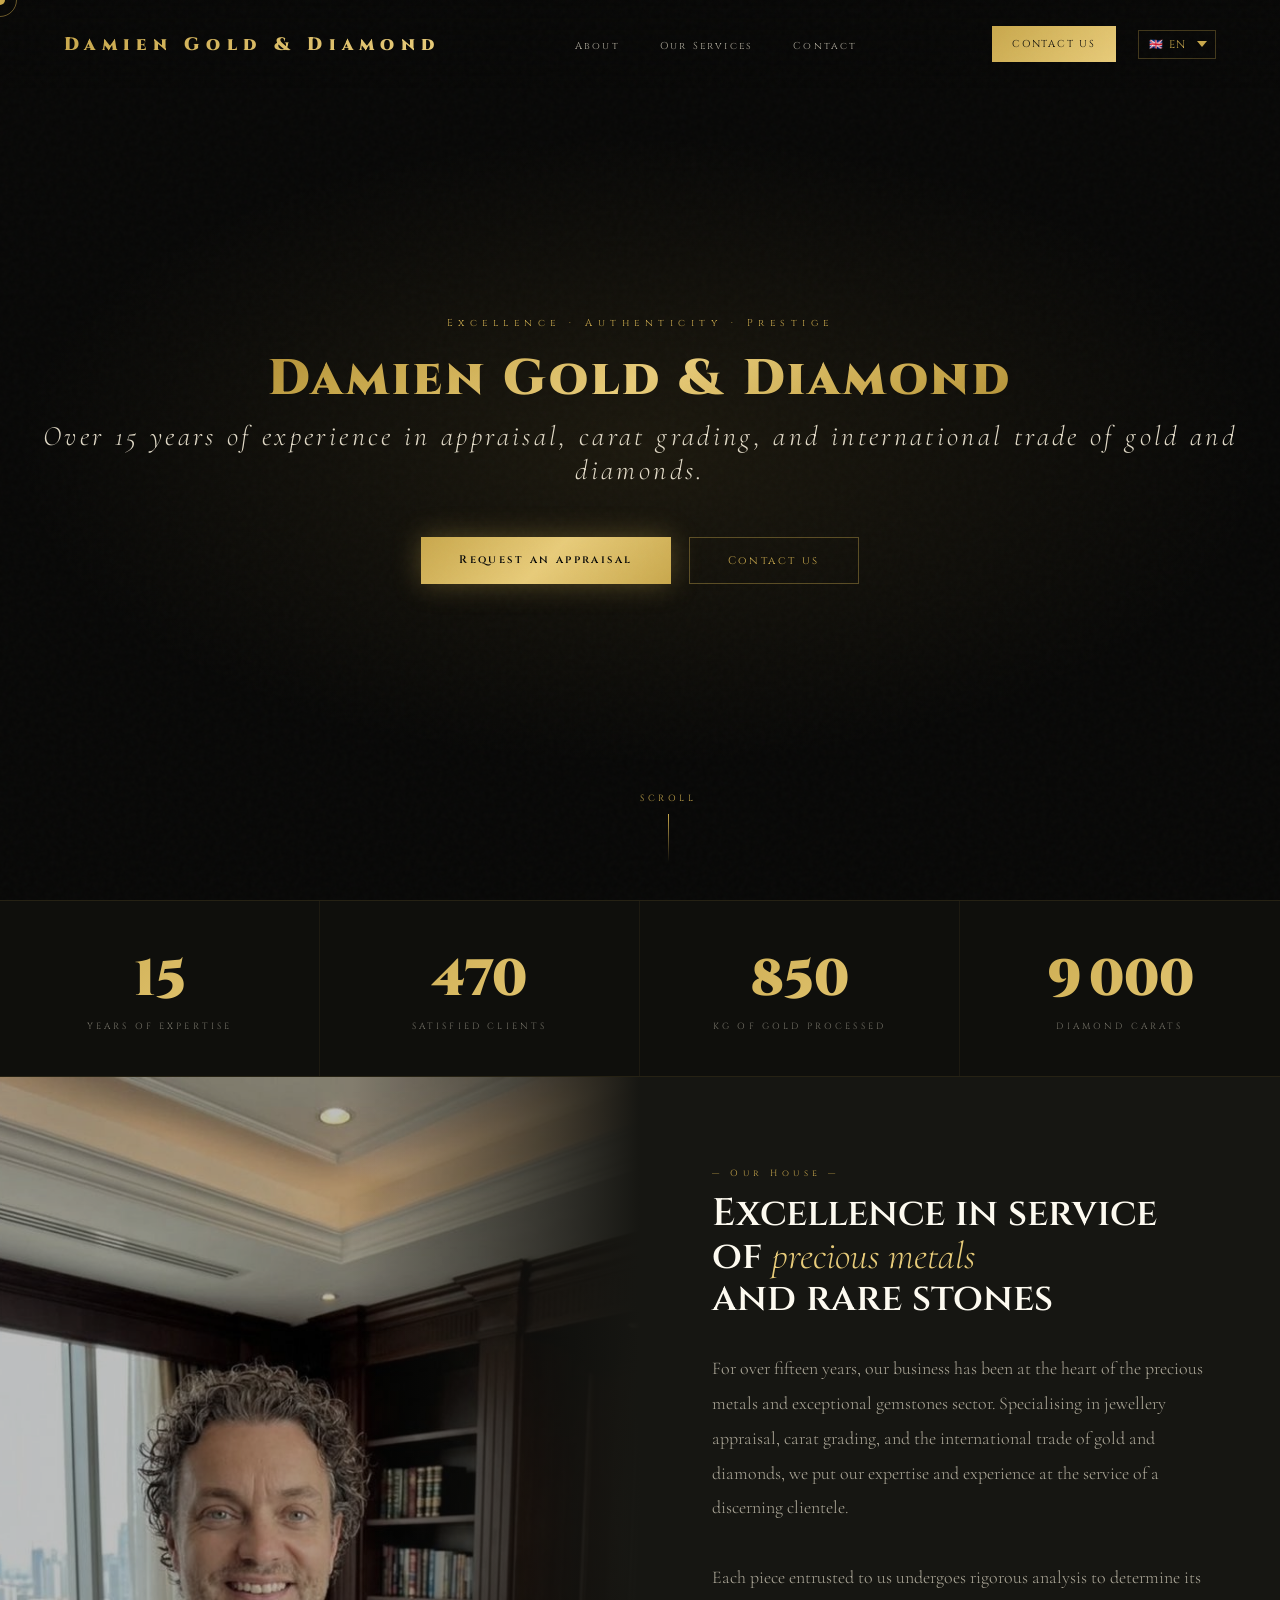
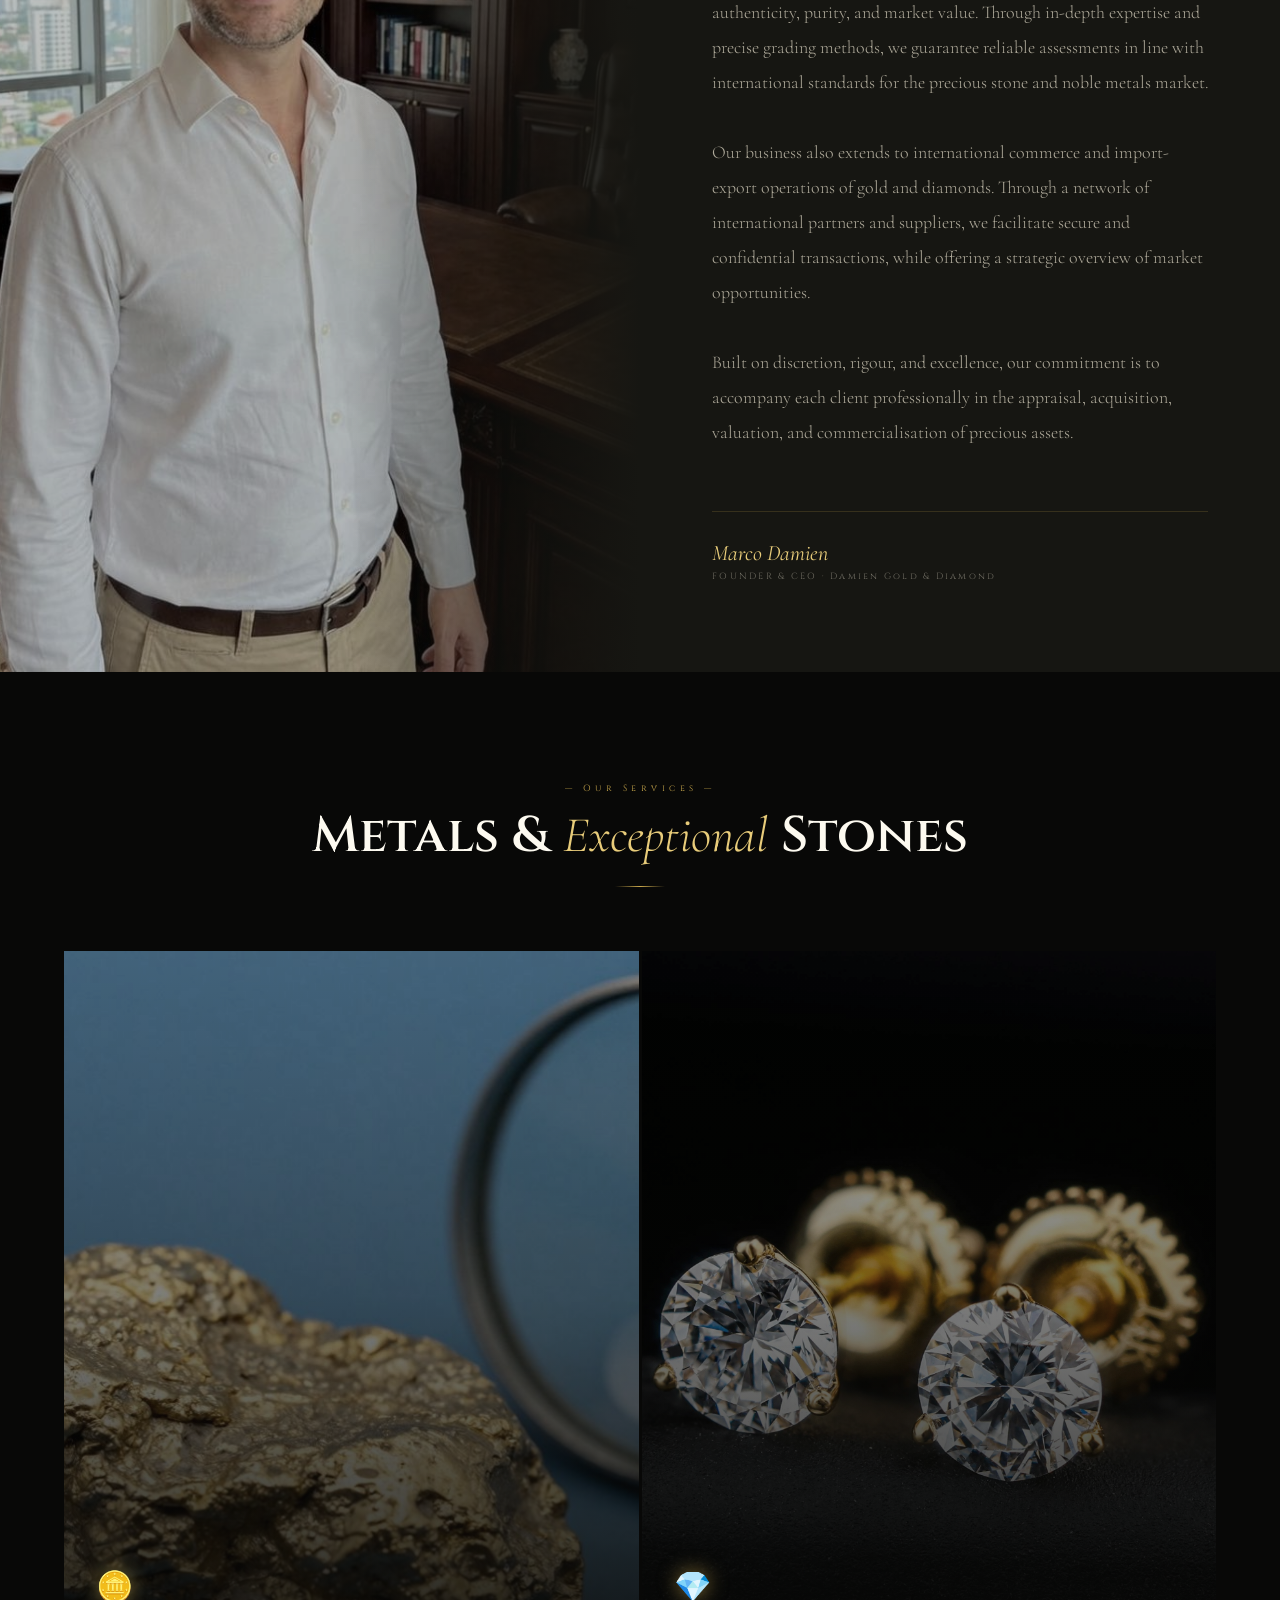
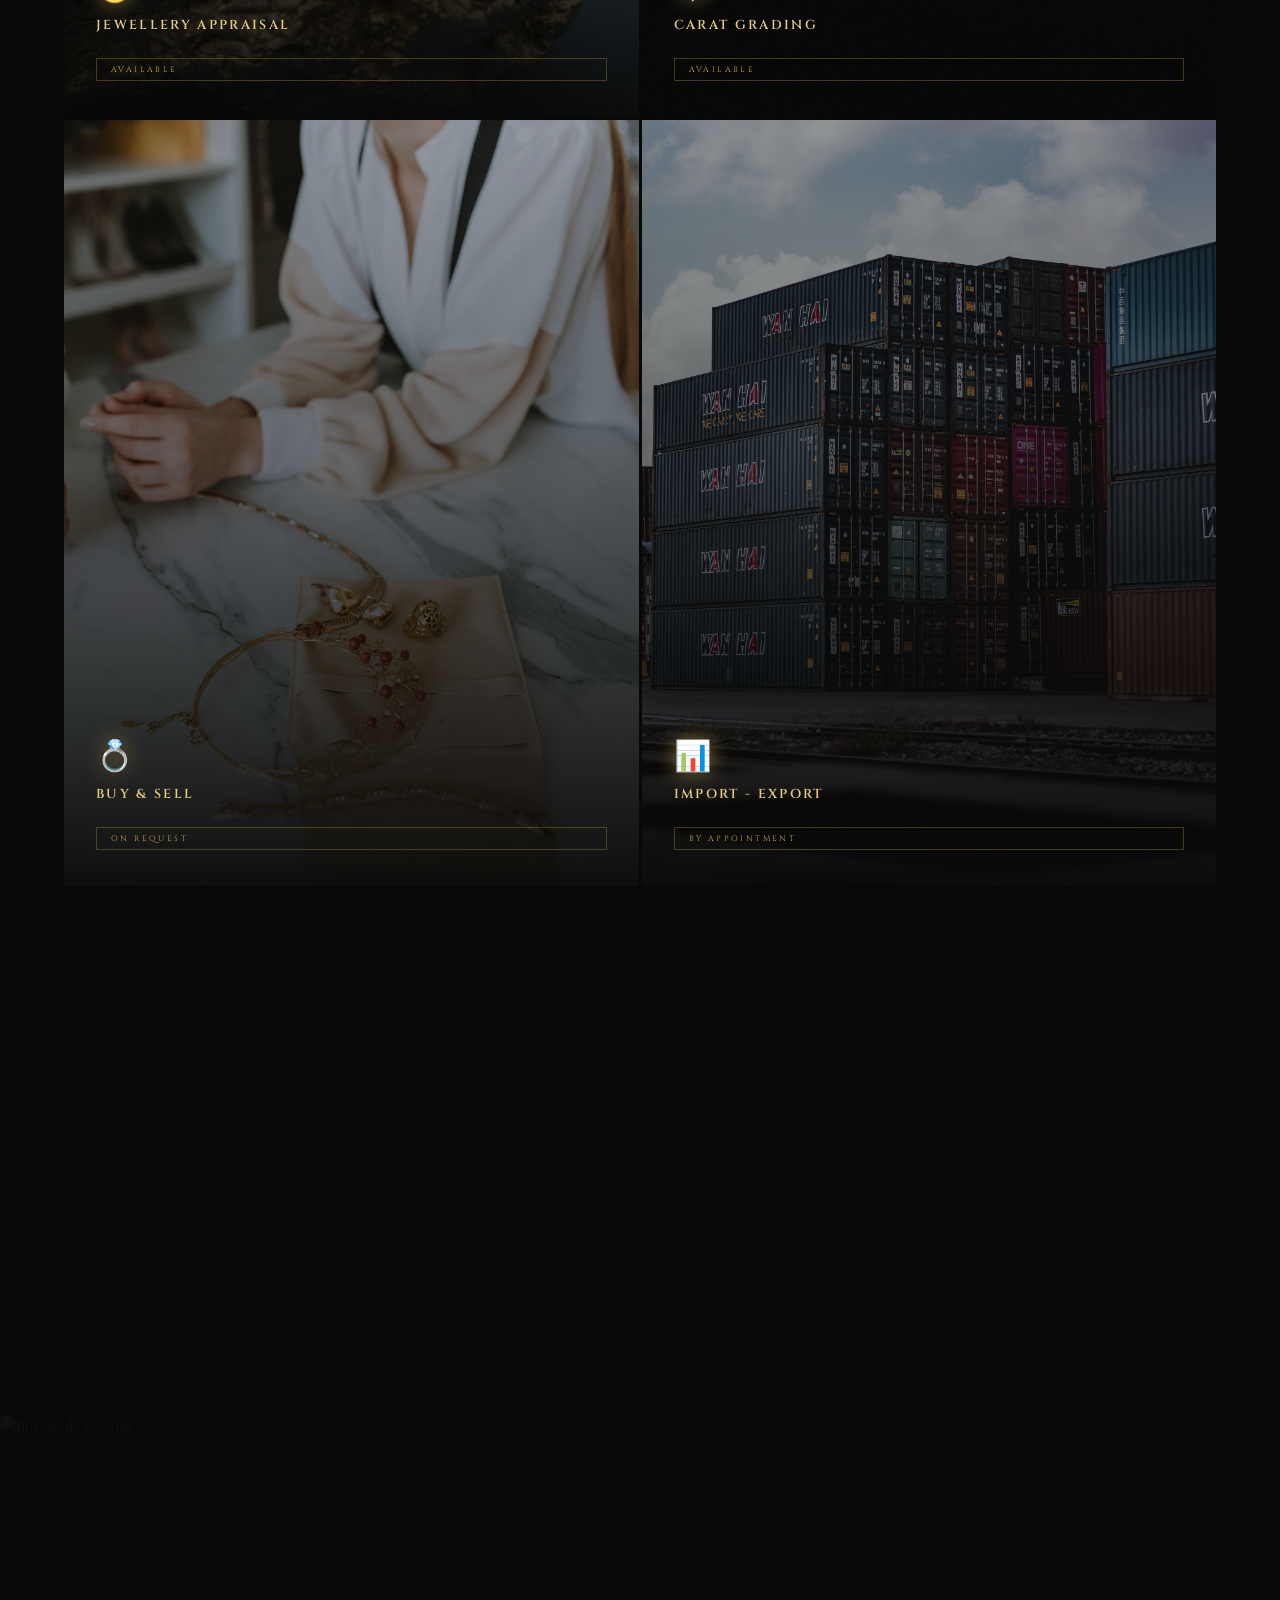
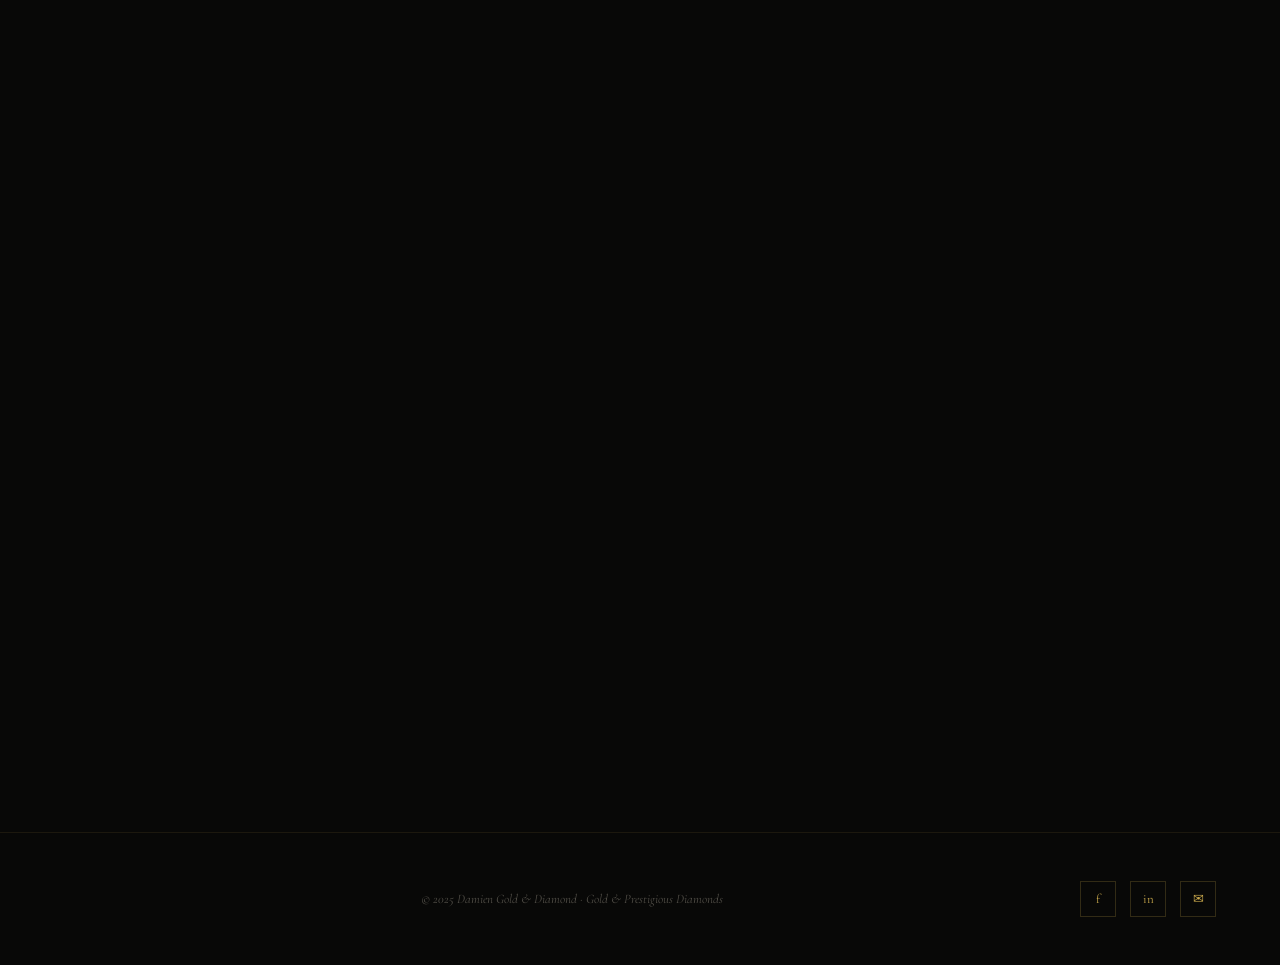
==== commit a34e89f1: "website updated 1" ====
--- a/index.html
+++ b/index.html
@@ -8,7 +8,6 @@
   <link rel="stylesheet" href="style.css">
   <title>Damien Gold & Diamond</title>
   <link href="https://fonts.googleapis.com/css2?family=Cormorant+Garamond:ital,wght@0,300;0,400;0,600;1,300;1,400&family=Cinzel:wght@400;600;900&display=swap" rel="stylesheet"/>
-  
 </head>
 <body>
 
@@ -17,15 +16,27 @@
 
 <!-- NAV -->
 <nav>
-  <a href="#" class="nav-logo">Damien Gold & Diamond</a>
-  <ul class="nav-links">
-    <li><a href="#collection">À propos</a></li>
-    <li><a href="#about">Nos Services</a></li>
-    <li><a href="#galerie">Notre Expertise</a></li>
-    <li><a href="#temoignages">Nos Valeurs</a></li>
-    <li><a href="#contact">Contact</a></li>
+  <a href="/" class="nav-logo">Damien Gold & Diamond</a>
+  <ul class="nav-links" id="navLinks">
+    <li><a href="#about" data-i18n="nav.about">À propos</a></li>
+    <li><a href="#collection" data-i18n="nav.services">Nos Services</a></li>
+    
+    <li><a href="#contact" data-i18n="nav.contact">Contact</a></li>
   </ul>
-  <a href="#contact" class="nav-btn">NOUS CONTACTER</a>
+  <div class="nav-actions">
+   
+    <a href="#contact" class="nav-btn" data-i18n="nav.btn">NOUS CONTACTER</a>
+    <select class="lang-select" id="langSelect" aria-label="Langue">
+      <option value="fr">🇫🇷 FR</option>
+      <option value="en">🇬🇧 EN</option>
+      <option value="de">🇩🇪 DE</option>
+      <option value="es">🇪🇸 ES</option>
+      <option value="it">🇮🇹 IT</option>
+    </select>
+    <button class="nav-hamburger" id="navToggle" aria-label="Ouvrir le menu">
+      <span></span><span></span><span></span>
+    </button>
+  </div>
 </nav>
 
 <!-- HERO -->
@@ -34,131 +45,105 @@
   <div class="hero-overlay"></div>
   <div class="hero-glow"></div>
   <div class="hero-content">
-    <span class="eyebrow">Excellence · Authenticité · Prestige </span>
+    <span class="eyebrow" data-i18n="hero.eyebrow">Excellence · Authenticité · Prestige </span>
     <h1 class="hero-title">Damien Gold & Diamond</h1>
-    <p class="hero-sub">Plus de 15 ans d’expérience dans l’expertise, le caratage et le commerce international d’or et de diamants.</p>
+    <p class="hero-sub" data-i18n="hero.sub">Plus de 15 ans d'expérience dans l'expertise, le caratage et le commerce international d'or et de diamants.</p>
     <div class="hero-ctas">
-      <a href="#collection" class="btn-gold">Demander une expertise</a>
-      <a href="#contact" class="btn-outline">Nous contacter</a>
+      <a href="#collection" class="btn-gold" data-i18n="hero.cta1">Demander une expertise</a>
+      <a href="#contact" class="btn-outline" data-i18n="hero.cta2">Nous contacter</a>
     </div>
   </div>
   <div class="scroll-hint">
-    <span>DÉFILER</span>
+    <span data-i18n="hero.scroll">DÉFILER</span>
     <div class="scroll-line"></div>
   </div>
 </section>
 
 <!-- STATS -->
 <div class="stats-band">
-  <div class="stat reveal"><span class="stat-n" data-t="15">0</span><span class="stat-l">ANS D'EXPERTISE</span></div>
-  <div class="stat reveal d1"><span class="stat-n" data-t="470">0</span><span class="stat-l">CLIENTS SATISFAITS</span></div>
-  <div class="stat reveal d2"><span class="stat-n" data-t="850">0</span><span class="stat-l">KG D'OR TRAITÉS</span></div>
-  <div class="stat reveal d3"><span class="stat-n" data-t="9000">0</span><span class="stat-l">CARATS DIAMANTS</span></div>
+  <div class="stat reveal"><span class="stat-n" data-t="15">0</span><span class="stat-l" data-i18n="stat.years">ANS D'EXPERTISE</span></div>
+  <div class="stat reveal d1"><span class="stat-n" data-t="470">0</span><span class="stat-l" data-i18n="stat.clients">CLIENTS SATISFAITS</span></div>
+  <div class="stat reveal d2"><span class="stat-n" data-t="850">0</span><span class="stat-l" data-i18n="stat.gold">KG D'OR TRAITÉS</span></div>
+  <div class="stat reveal d3"><span class="stat-n" data-t="9000">0</span><span class="stat-l" data-i18n="stat.carats">CARATS DIAMANTS</span></div>
 </div>
-
-
 
 <!-- ABOUT -->
 <section class="about" id="about">
   <div class="about-left">
-    <img src="assets/images/diamien.jpg"  walt="Diamien" width="900"/>
+    <img src="assets/images/damien.jpeg" alt="Damien" width="900"/>
     <div class="about-left-overlay"></div>
   </div>
   <div class="about-right">
-    <span class="sec-label">— Notre Maison —</span>
-    <h2 class="sec-title" style="font-size:clamp(26px,3vw,44px);text-align:left;margin-bottom:30px;">L’excellence au service<br>des <em>métaux précieux</em><br>et des pierres rares</h2>
-    <p class="about-text">Depuis plus de quinze ans, notre activité s’inscrit au cœur du secteur des métaux précieux et des pierres d’exception. Spécialisés dans l’expertise de bijoux, le caratage ainsi que le commerce international d’or et de diamants, nous mettons notre savoir-faire et notre expérience au service d’une clientèle exigeante.
-
-Chaque pièce confiée fait l’objet d’une analyse rigoureuse permettant d’en déterminer l’authenticité, la pureté et la valeur. Grâce à une expertise approfondie et à des méthodes de caratage précises, nous garantissons des évaluations fiables conformes aux standards internationaux du marché des pierres précieuses et des métaux nobles.
-
-Notre activité s’étend également au commerce international et aux opérations d’import-export d’or et de diamants. À travers un réseau de partenaires et de fournisseurs à l’international, nous facilitons des transactions sécurisées et confidentielles, tout en offrant une vision stratégique des opportunités du marché.
-
-Fondé sur la discrétion, la rigueur et l’excellence, notre engagement est d’accompagner chaque client avec professionnalisme dans l’expertise, l’acquisition, la valorisation et la commercialisation de biens précieux.</p>
-   
+    <span class="sec-label" data-i18n="about.label">— Notre Maison —</span>
+    <h2 class="sec-title" style="font-size:clamp(26px,3vw,44px);text-align:left;margin-bottom:30px;" data-i18n-html="about.title">L'excellence au service<br>des <em>métaux précieux</em><br>et des pierres rares</h2>
+    <p class="about-text" data-i18n-html="about.text">Depuis plus de quinze ans, notre activité s'inscrit au cœur du secteur des métaux précieux et des pierres d'exception. Spécialisés dans l'expertise de bijoux, le caratage ainsi que le commerce international d'or et de diamants, nous mettons notre savoir-faire et notre expérience au service d'une clientèle exigeante.<br><br>Chaque pièce confiée fait l'objet d'une analyse rigoureuse permettant d'en déterminer l'authenticité, la pureté et la valeur. Grâce à une expertise approfondie et à des méthodes de caratage précises, nous garantissons des évaluations fiables conformes aux standards internationaux du marché des pierres précieuses et des métaux nobles.<br><br>Notre activité s'étend également au commerce international et aux opérations d'import-export d'or et de diamants. À travers un réseau de partenaires et de fournisseurs à l'international, nous facilitons des transactions sécurisées et confidentielles, tout en offrant une vision stratégique des opportunités du marché.<br><br>Fondé sur la discrétion, la rigueur et l'excellence, notre engagement est d'accompagner chaque client avec professionnalisme dans l'expertise, l'acquisition, la valorisation et la commercialisation de biens précieux.</p>
     <div class="about-sig">
       <div class="about-sig-name">Marco Damien</div>
-      <div class="about-sig-role">FONDATEUR &amp; DIRECTEUR GÉNÉRAL · Damien Gold & Diamond</div>
+      <div class="about-sig-role" data-i18n="about.role">FONDATEUR &amp; DIRECTEUR GÉNÉRAL · Damien Gold & Diamond</div>
     </div>
   </div>
 </section>
 
-
-
-
-
-
 <!-- COLLECTION -->
 <section class="collection" id="collection">
   <div class="sec-header reveal">
-    <span class="sec-label">— Nos Services—</span>
-    <h2 class="sec-title">Métaux &amp; Pierres <em>d'Exception</em></h2>
+    <span class="sec-label" data-i18n="coll.label">— Nos Services —</span>
+    <h2 class="sec-title" data-i18n-html="coll.title">Métaux &amp; Pierres <em>d'Exception</em></h2>
     <div class="gold-bar"></div>
   </div>
   <div class="coll-grid">
     <div class="coll-card">
-  <img src="assets/images/bijoux.jpeg" width="70" alt="Expertise de bijoux"/>
-  <div class="coll-card-overlay">
-    <span class="coll-card-icon">🪙</span>
-    <div class="coll-card-name">EXPERTISE DE BIJOUX</div>
-    <p class="coll-card-desc">
-      Nous réalisons une expertise complète de vos bijoux afin d’en déterminer l’authenticité, l’état, la provenance et la valeur sur le marché. Chaque analyse est effectuée avec rigueur selon les standards professionnels.
-    </p>
-    <span class="coll-card-badge">DISPONIBLE</span>
-  </div>
-</div>
+      <img src="assets/images/bijoux.jpeg" width="70" alt="Expertise de bijoux"/>
+      <div class="coll-card-overlay">
+        <span class="coll-card-icon">🪙</span>
+        <div class="coll-card-name" data-i18n="card1.name">EXPERTISE DE BIJOUX</div>
+        <p class="coll-card-desc" data-i18n="card1.desc">Nous réalisons une expertise complète de vos bijoux afin d'en déterminer l'authenticité, l'état, la provenance et la valeur sur le marché. Chaque analyse est effectuée avec rigueur selon les standards professionnels.</p>
+        <span class="coll-card-badge" data-i18n="card1.badge">DISPONIBLE</span>
+      </div>
+    </div>
 
-<div class="coll-card reveal d1">
-  <img src="assets/images/caratage.jpg" width="70" alt="Caratage diamant"/>
-  <div class="coll-card-overlay">
-    <span class="coll-card-icon">💎</span>
-    <div class="coll-card-name">CARATAGE</div>
-    <p class="coll-card-desc">
-      Nous procédons au caratage précis de vos diamants et pierres précieuses afin d’évaluer leur pureté, leur poids et leur qualité. Nos méthodes respectent les normes internationales du secteur.
-    </p>
-    <span class="coll-card-badge">DISPONIBLE</span>
-  </div>
-</div>
+    <div class="coll-card reveal d1">
+      <img src="assets/images/caratage.jpg" width="70" alt="Caratage diamant"/>
+      <div class="coll-card-overlay">
+        <span class="coll-card-icon">💎</span>
+        <div class="coll-card-name" data-i18n="card2.name">CARATAGE</div>
+        <p class="coll-card-desc" data-i18n="card2.desc">Nous procédons au caratage précis de vos diamants et pierres précieuses afin d'évaluer leur pureté, leur poids et leur qualité. Nos méthodes respectent les normes internationales du secteur.</p>
+        <span class="coll-card-badge" data-i18n="card2.badge">DISPONIBLE</span>
+      </div>
+    </div>
 
-<div class="coll-card reveal d2">
-  <img src="assets/images/achatvente.jpg" width="70" alt="Achat vente or"/>
-  <div class="coll-card-overlay">
-    <span class="coll-card-icon">💍</span>
-    <div class="coll-card-name">ACHAT & VENTE</div>
-    <p class="coll-card-desc">
-      Nous accompagnons nos clients dans l’achat et la vente d’or, de diamants et de bijoux de valeur. Nous garantissons des transactions fiables, transparentes et adaptées aux conditions du marché.
-    </p>
-    <span class="coll-card-badge">SUR DEMANDE</span>
-  </div>
-</div>
+    <div class="coll-card reveal d2">
+      <img src="assets/images/achatvente.jpg" width="70" alt="Achat vente or"/>
+      <div class="coll-card-overlay">
+        <span class="coll-card-icon">💍</span>
+        <div class="coll-card-name" data-i18n="card3.name">ACHAT &amp; VENTE</div>
+        <p class="coll-card-desc" data-i18n="card3.desc">Nous accompagnons nos clients dans l'achat et la vente d'or, de diamants et de bijoux de valeur. Nous garantissons des transactions fiables, transparentes et adaptées aux conditions du marché.</p>
+        <span class="coll-card-badge" data-i18n="card3.badge">SUR DEMANDE</span>
+      </div>
+    </div>
 
-<div class="coll-card reveal">
-  <img src="assets/images/importexport.jpg" width="70" alt="Commerce international or"/>
-  <div class="coll-card-overlay">
-    <span class="coll-card-icon">📊</span>
-    <div class="coll-card-name">IMPORT - EXPORT</div>
-    <p class="coll-card-desc">
-      Grâce à notre réseau international, nous facilitons les opérations d’import-export d’or et de diamants en toute sécurité. Nous assurons un accompagnement stratégique et confidentiel pour chaque transaction.
-    </p>
-    <span class="coll-card-badge">SUR RDV</span>
-  </div>
-</div>
+    <div class="coll-card reveal">
+      <img src="assets/images/importexport.jpg" width="70" alt="Commerce international or"/>
+      <div class="coll-card-overlay">
+        <span class="coll-card-icon">📊</span>
+        <div class="coll-card-name" data-i18n="card4.name">IMPORT - EXPORT</div>
+        <p class="coll-card-desc" data-i18n="card4.desc">Grâce à notre réseau international, nous facilitons les opérations d'import-export d'or et de diamants en toute sécurité. Nous assurons un accompagnement stratégique et confidentiel pour chaque transaction.</p>
+        <span class="coll-card-badge" data-i18n="card4.badge">SUR RDV</span>
+      </div>
+    </div>
   </div>
 </section>
-
-
 
 <!-- IMAGE BREAK CITATION -->
 <div class="img-break">
   <img src="https://images.unsplash.com/photo-1607082349566-187342175e2f?w=1800&q=80" alt="Or fondu"/>
   <div class="img-break-overlay">
     <div class="img-break-quote reveal">
-      <blockquote>« L'or n'est pas seulement une matière précieuse —<br>c'est la mémoire du temps et la valeur de la confiance. »</blockquote>
+      <blockquote data-i18n-html="quote.text">« L'or n'est pas seulement une matière précieuse —<br>c'est la mémoire du temps et la valeur de la confiance. »</blockquote>
       <cite>— Damien Gold & Diamond</cite>
     </div>
   </div>
 </div>
-
-
 
 <!-- CONTACT -->
 <section class="contact" id="contact">
@@ -167,32 +152,32 @@
     <div class="contact-bg-overlay"></div>
   </div>
   <div class="contact-inner reveal">
-    <span class="sec-label">— Prendre Contact —</span>
-    <h2 class="sec-title">Commençons Votre<br><em>Consultation Privée</em></h2>
-    <p style="font-size:17px;line-height:1.8;color:rgba(247,240,220,.65);max-width:520px;margin:16px auto 0;font-style:italic;">Remplissez ce formulaire. L'un de nos experts vous contactera sous 24h pour organiser votre rendez-vous confidentiel.</p>
+    <span class="sec-label" data-i18n="contact.label">— Prendre Contact —</span>
+    <h2 class="sec-title" data-i18n-html="contact.title">Commençons Votre<br><em>Consultation Privée</em></h2>
+    <p style="font-size:17px;line-height:1.8;color:rgba(247,240,220,.65);max-width:520px;margin:16px auto 0;font-style:italic;" data-i18n="contact.sub">Remplissez ce formulaire. L'un de nos experts vous contactera sous 24h pour organiser votre rendez-vous confidentiel.</p>
     <form class="contact-form" onsubmit="handleForm(event)">
-      <div class="fg"><label>PRÉNOM &amp; NOM</label><input type="text" placeholder="Votre nom complet"/></div>
-      <div class="fg"><label>TÉLÉPHONE</label><input type="tel" placeholder="+225 07 XX XX XX XX"/></div>
-      <div class="fg"><label>EMAIL</label><input type="email" placeholder="votre@email.com"/></div>
-      <div class="fg"><label>CENTRE D'INTÉRÊT</label>
+      <div class="fg"><label data-i18n="form.name">PRÉNOM &amp; NOM</label><input type="text" data-i18n-placeholder="form.ph.name" placeholder="Votre nom complet"/></div>
+      <div class="fg"><label data-i18n="form.phone">TÉLÉPHONE</label><input type="tel" placeholder="+33 07 XX XX XX XX"/></div>
+      <div class="fg"><label data-i18n="form.email">EMAIL</label><input type="email" data-i18n-placeholder="form.ph.email" placeholder="votre@email.com"/></div>
+      <div class="fg"><label data-i18n="form.interest">CENTRE D'INTÉRÊT</label>
         <select>
-          <option value="">Sélectionner...</option>
-          <option>Or en Lingots</option>
-          <option>Diamants Certifiés GIA</option>
-          <option>Bijoux en Or</option>
-          <option>Or d'Investissement</option>
-          <option>Expertise / Rachat</option>
-          <option>Pierres Précieuses</option>
+          <option value="" data-i18n="form.select.default">Sélectionner...</option>
+          <option data-i18n="form.select.opt1">Or en Lingots</option>
+          <option data-i18n="form.select.opt2">Diamants Certifiés GIA</option>
+          <option data-i18n="form.select.opt3">Bijoux en Or</option>
+          <option data-i18n="form.select.opt4">Or d'Investissement</option>
+          <option data-i18n="form.select.opt5">Expertise / Rachat</option>
+          <option data-i18n="form.select.opt6">Pierres Précieuses</option>
         </select>
       </div>
-      <div class="fg full"><label>VOTRE MESSAGE</label><textarea rows="4" placeholder="Décrivez votre projet ou votre besoin..."></textarea></div>
-      <button type="submit" class="form-btn">ENVOYER MA DEMANDE CONFIDENTIELLE →</button>
+      <div class="fg full"><label data-i18n="form.message">VOTRE MESSAGE</label><textarea rows="4" data-i18n-placeholder="form.ph.message" placeholder="Décrivez votre projet ou votre besoin..."></textarea></div>
+      <button type="submit" class="form-btn" data-i18n="form.btn">ENVOYER MA DEMANDE CONFIDENTIELLE →</button>
     </form>
     <div class="contact-info-row">
-      <div class="ci"><span class="ci-icon">📍</span><span class="ci-label">ADRESSE</span><span class="ci-val">Paris — France</span></div>
-      <div class="ci"><span class="ci-icon">📱</span><span class="ci-label">TÉLÉPHONE</span><span class="ci-val">+33 07 XX XX XX XX</span></div>
-      <div class="ci"><span class="ci-icon">🕐</span><span class="ci-label">HORAIRES</span><span class="ci-val">Lun–Sam &nbsp;|&nbsp; 09h – 18h</span></div>
-      <div class="ci"><span class="ci-icon">✉</span><span class="ci-label">EMAIL</span><span class="ci-val">contact@damien-gold-consulting.com</span></div>
+      <div class="ci"><span class="ci-icon">📍</span><span class="ci-label" data-i18n="ci.addr">ADRESSE</span><span class="ci-val">Paris — France</span></div>
+      <div class="ci"><span class="ci-icon">📱</span><span class="ci-label" data-i18n="ci.phone">TÉLÉPHONE</span><span class="ci-val">+33 07 XX XX XX XX</span></div>
+      <div class="ci"><span class="ci-icon">🕐</span><span class="ci-label" data-i18n="ci.hours">HORAIRES</span><span class="ci-val" data-i18n-html="ci.hours.val">Lun–Sam &nbsp;|&nbsp; 09h – 18h</span></div>
+      <div class="ci"><span class="ci-icon">✉</span><span class="ci-label" data-i18n="ci.email">EMAIL</span><span class="ci-val">contact@damien-gold-consulting.com</span></div>
     </div>
   </div>
 </section>
@@ -200,7 +185,7 @@
 <!-- FOOTER -->
 <footer>
   <div class="footer-logo"></div>
-  <p class="footer-copy">© 2025 Damien Gold & Diamond · Or &amp; Diamants de Prestige </p>
+  <p class="footer-copy" data-i18n="footer.copy">© 2025 Damien Gold & Diamond · Or &amp; Diamants de Prestige</p>
   <div class="footer-links">
     <a href="#" class="footer-link">f</a>
     <a href="#" class="footer-link">in</a>
@@ -208,7 +193,6 @@
   </div>
 </footer>
 
- <script
- src="script.js"></script>
+<script src="script.js"></script>
 </body>
-</html>+</html>
--- a/style.css
+++ b/style.css
@@ -31,15 +31,16 @@
     nav {
       position: fixed; top: 0; left: 0; right: 0;
       display: flex; justify-content: space-between; align-items: center;
+      flex-wrap: nowrap;
       padding: 26px 64px;
       z-index: 200;
       background: linear-gradient(to bottom, rgba(8,8,7,.95) 0%, transparent 100%);
     }
-    .nav-logo { font-family:'Cinzel',serif; font-size:15px; font-weight:900; letter-spacing:.35em; background:linear-gradient(135deg,var(--gold),var(--gold-light)); -webkit-background-clip:text; -webkit-text-fill-color:transparent; background-clip:text; text-decoration:none; }
-    .nav-links { display:flex; gap:40px; list-style:none; }
+    .nav-logo { font-family:'Cinzel',serif; font-size:18px; font-weight:900; letter-spacing:.35em; background:linear-gradient(135deg,var(--gold),var(--gold-light)); -webkit-background-clip:text; -webkit-text-fill-color:transparent; background-clip:text; text-decoration:none; }
+    .nav-links { display:flex; gap:40px; list-style:none; flex-wrap:nowrap; white-space:nowrap; }
     .nav-links a { font-family:'Cinzel',serif; font-size:10px; letter-spacing:.22em; color:rgba(247,240,220,.7); text-decoration:none; transition:color .3s; }
     .nav-links a:hover { color:var(--gold-light); }
-    .nav-btn { font-family:'Cinzel',serif; font-size:10px; letter-spacing:.18em; color:var(--black); background:linear-gradient(135deg,var(--gold),var(--gold-light)); padding:11px 28px; text-decoration:none; cursor:none; transition:opacity .3s; }
+    .nav-btn { font-family:'Cinzel',serif; font-size:10px; letter-spacing:.18em; color:var(--black); background:linear-gradient(135deg,var(--gold),var(--gold-light)); padding:11px 20px; text-decoration:none; cursor:none; transition:opacity .3s; }
     .nav-btn:hover { opacity:.85; }
 
     /* HERO */
@@ -170,15 +171,114 @@
     .reveal.in { opacity:1; transform:translateY(0); }
     .d1{transition-delay:.12s}.d2{transition-delay:.24s}.d3{transition-delay:.36s}.d4{transition-delay:.48s}
 
+    /* NAV ACTIONS */
+    .nav-actions { display: flex; align-items: center; gap: 22px; flex-shrink: 0; white-space: nowrap; }
+
+    /* LANG SELECT */
+    .lang-select {
+      font-family: 'Cinzel', serif;
+      font-size: 11px;
+      letter-spacing: .12em;
+      color: var(--gold);
+      background: transparent;
+      border: 1px solid rgba(201,168,76,.3);
+      padding: 6px 28px 6px 10px;
+      cursor: pointer;
+      outline: none;
+      appearance: none;
+      -webkit-appearance: none;
+      background-image: url("data:image/svg+xml,%3Csvg xmlns='http://www.w3.org/2000/svg' width='10' height='6'%3E%3Cpath d='M0 0l5 6 5-6z' fill='%23C9A84C'/%3E%3C/svg%3E");
+      background-repeat: no-repeat;
+      background-position: right 8px center;
+      transition: border-color .3s;
+    }
+    .lang-select:hover { border-color: var(--gold); }
+    .lang-select option { background: var(--dark2); color: var(--cream); font-family: sans-serif; }
+
+    /* HAMBURGER */
+    .nav-hamburger {
+      display: none;
+      flex-direction: column;
+      gap: 6px;
+      background: none;
+      border: none;
+      cursor: pointer;
+      padding: 6px;
+      z-index: 201;
+    }
+    .nav-hamburger span {
+      display: block;
+      width: 26px;
+      height: 1px;
+      background: var(--gold);
+      transition: transform .35s ease, opacity .35s ease;
+    }
+    .nav-hamburger.open span:nth-child(1) { transform: translateY(7px) rotate(45deg); }
+    .nav-hamburger.open span:nth-child(2) { opacity: 0; }
+    .nav-hamburger.open span:nth-child(3) { transform: translateY(-7px) rotate(-45deg); }
+
     @media(max-width:900px){
-      nav{padding:18px 22px;} .nav-links{display:none;}
-      .stats-band{grid-template-columns:repeat(2,1fr);}
-      .collection{padding:70px 20px;} .coll-grid{grid-template-columns:1fr;}
-      .about{grid-template-columns:1fr;} .about-left{height:300px;} .about-right{padding:50px 24px;}
-      .gallery{grid-template-columns:repeat(2,1fr);}
-      .process{padding:70px 20px;} .process-steps{grid-template-columns:repeat(2,1fr);} .process-steps::before{display:none;}
-      .testimonials{padding:70px 20px;} .testi-grid{grid-template-columns:1fr;}
-      .contact-inner{padding:70px 22px;} .contact-form{grid-template-columns:1fr;} .fg.full,.form-btn{grid-column:1;} .contact-info-row{gap:28px;}
-      footer{flex-direction:column;gap:18px;text-align:center;}
-    }
+      nav { padding: 18px 22px; }
+      .nav-hamburger { display: flex; }
+      .nav-btn { display: none; }
+      .nav-actions { gap: 14px; }
+      .nav-links {
+        display: none;
+        position: fixed;
+        inset: 0;
+        background: rgba(8,8,7,.97);
+        flex-direction: column;
+        align-items: center;
+        justify-content: center;
+        gap: 40px;
+        z-index: 190;
+      }
+      .nav-links.open { display: flex; }
+      .nav-links li { opacity: 0; transform: translateY(16px); transition: opacity .4s ease, transform .4s ease; }
+      .nav-links.open li { opacity: 1; transform: translateY(0); }
+      .nav-links.open li:nth-child(1){transition-delay:.08s}
+      .nav-links.open li:nth-child(2){transition-delay:.16s}
+      .nav-links.open li:nth-child(3){transition-delay:.24s}
+      .nav-links.open li:nth-child(4){transition-delay:.32s}
+      .nav-links.open li:nth-child(5){transition-delay:.40s}
+      .nav-links a { font-size: 13px; letter-spacing: .35em; }
+      .stats-band { grid-template-columns: repeat(2,1fr); }
+      .collection { padding: 70px 20px; }
+      .coll-grid { grid-template-columns: 1fr; }
+      .about { grid-template-columns: 1fr; }
+      .about-left { height: 320px; }
+      .about-right { padding: 50px 28px; }
+      .gallery { grid-template-columns: repeat(2,1fr); }
+      .process { padding: 70px 20px; }
+      .process-steps { grid-template-columns: repeat(2,1fr); }
+      .process-steps::before { display: none; }
+      .testimonials { padding: 70px 20px; }
+      .testi-grid { grid-template-columns: 1fr; }
+      .contact-inner { padding: 70px 22px; }
+      .contact-form { grid-template-columns: 1fr; }
+      .fg.full, .form-btn { grid-column: 1; }
+      .contact-info-row { gap: 28px; }
+      footer { flex-direction: column; gap: 18px; text-align: center; }
+    }
+
+    @media(max-width:480px){
+      .hero-ctas { flex-direction: column; align-items: center; gap: 14px; }
+      .btn-gold, .btn-outline { width: 100%; max-width: 300px; text-align: center; box-sizing: border-box; }
+      .stats-band { grid-template-columns: 1fr 1fr; }
+      .stat { padding: 28px 14px; }
+      .stat-l { font-size: 8px; letter-spacing: .2em; }
+      .img-break { height: 300px; }
+      .img-break-quote blockquote { font-size: clamp(17px,4vw,26px); }
+      .contact-inner { padding: 60px 18px; }
+      .about-right { padding: 40px 18px; }
+      footer { padding: 40px 18px; }
+      .collection { padding: 60px 16px; }
+    }
+
+    body.touch-device { cursor: auto; }
+    body.touch-device .cursor, body.touch-device .cursor-ring { display: none; }
+    body.touch-device .btn-gold, body.touch-device .btn-outline,
+    body.touch-device .nav-btn, body.touch-device .form-btn,
+    body.touch-device .footer-link, body.touch-device .coll-card,
+    body.touch-device .lang-select { cursor: pointer; }
   
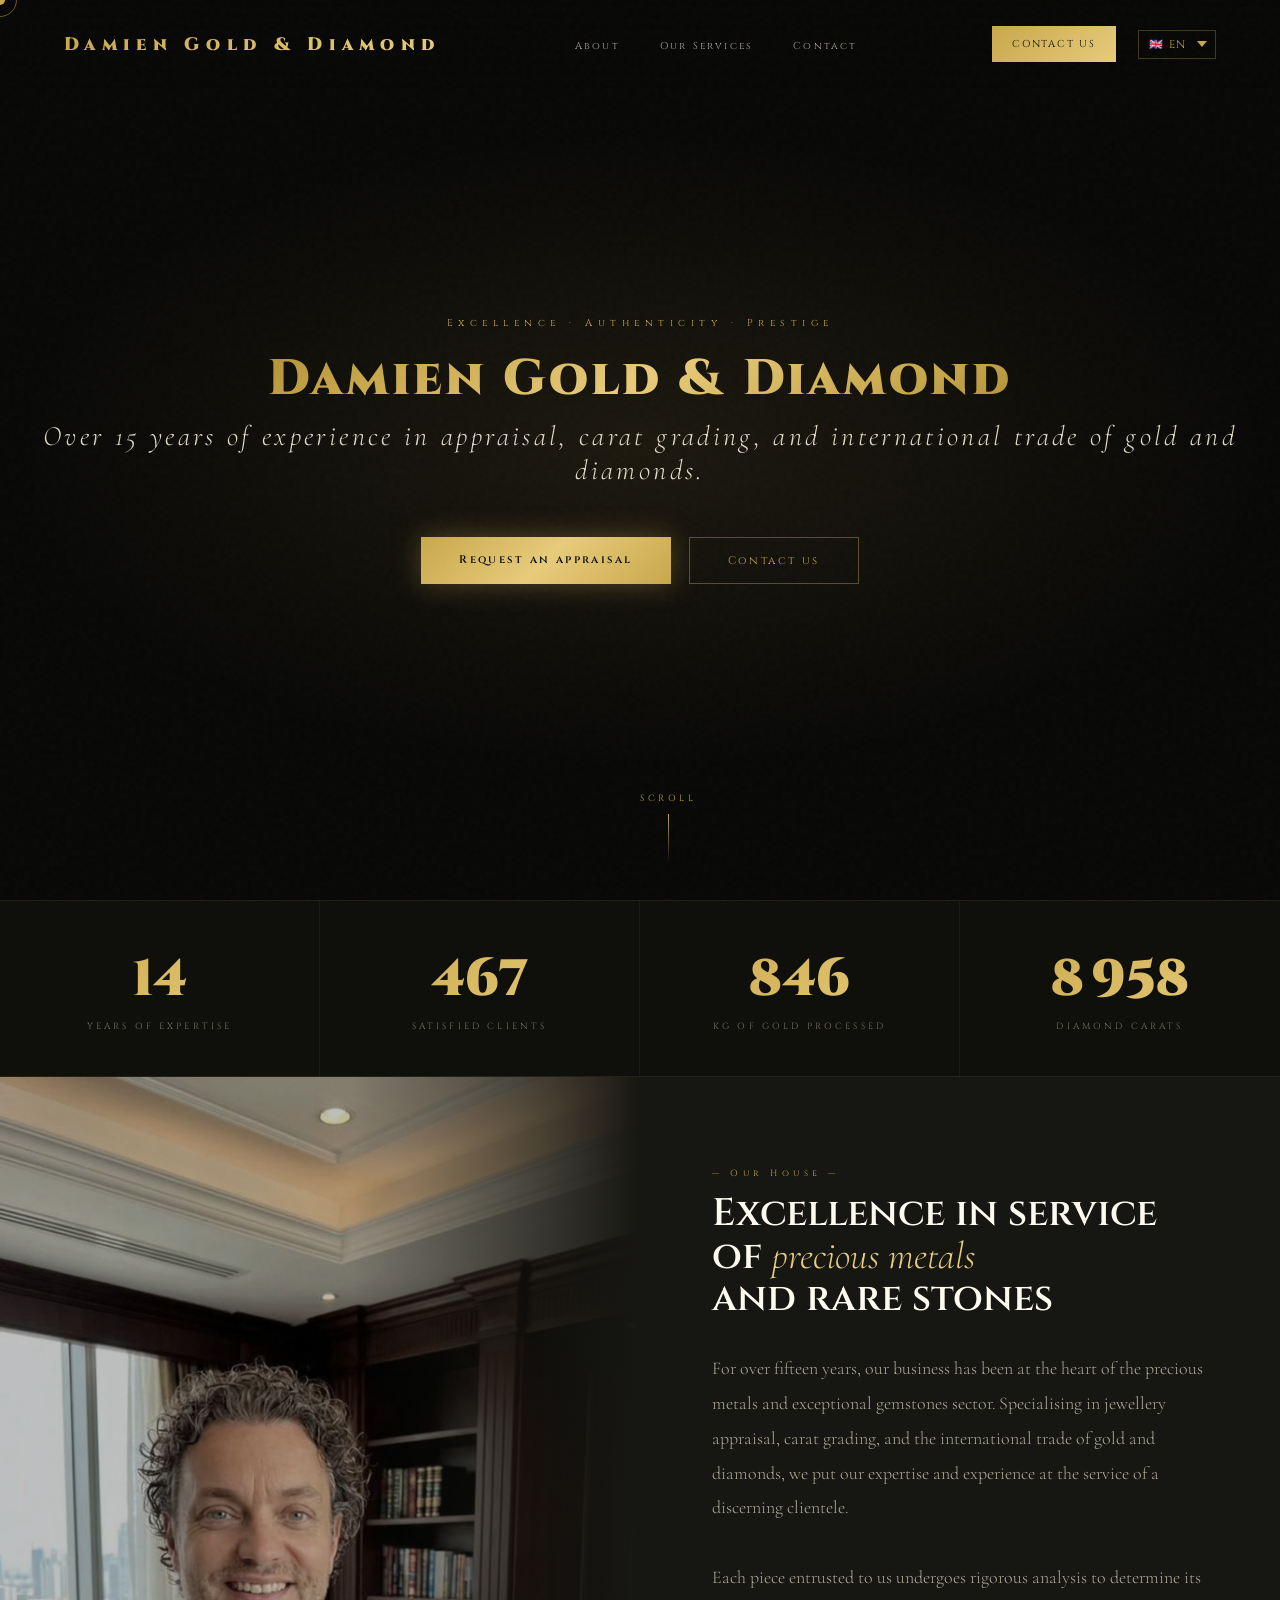
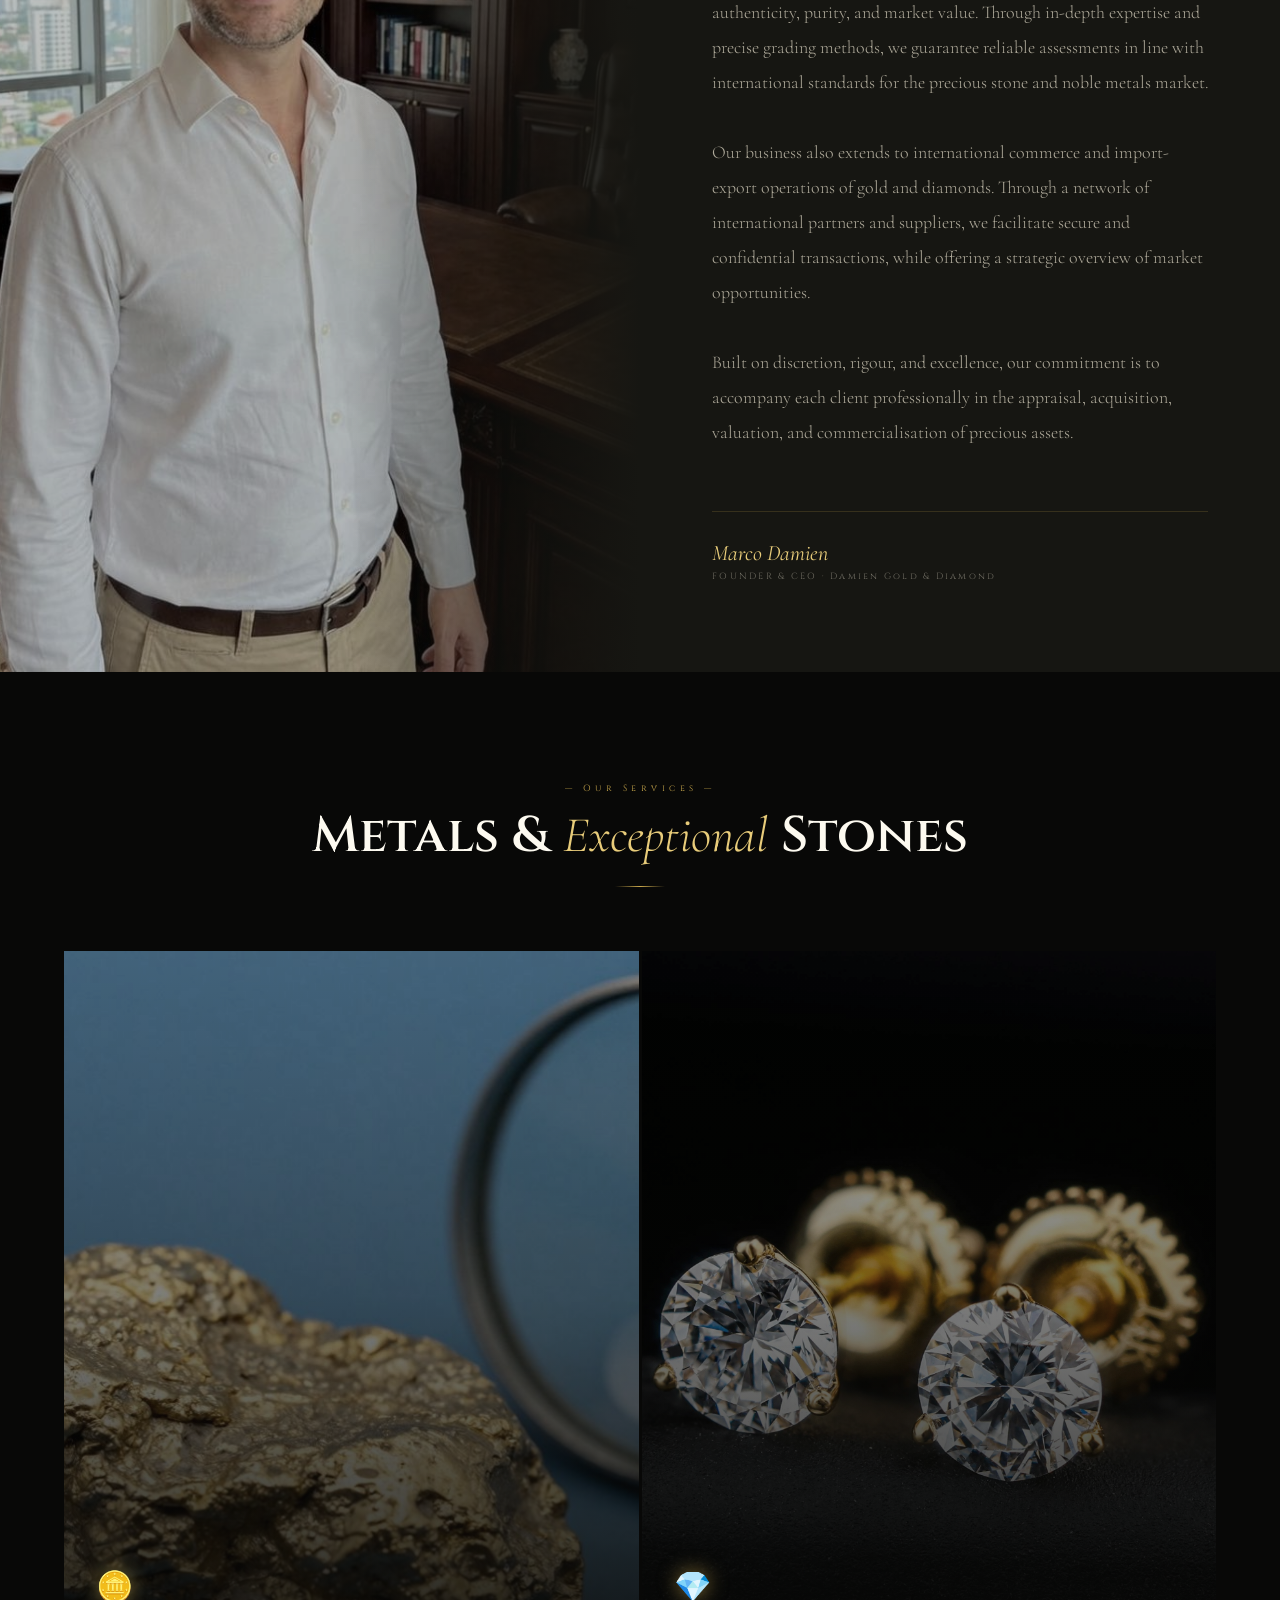
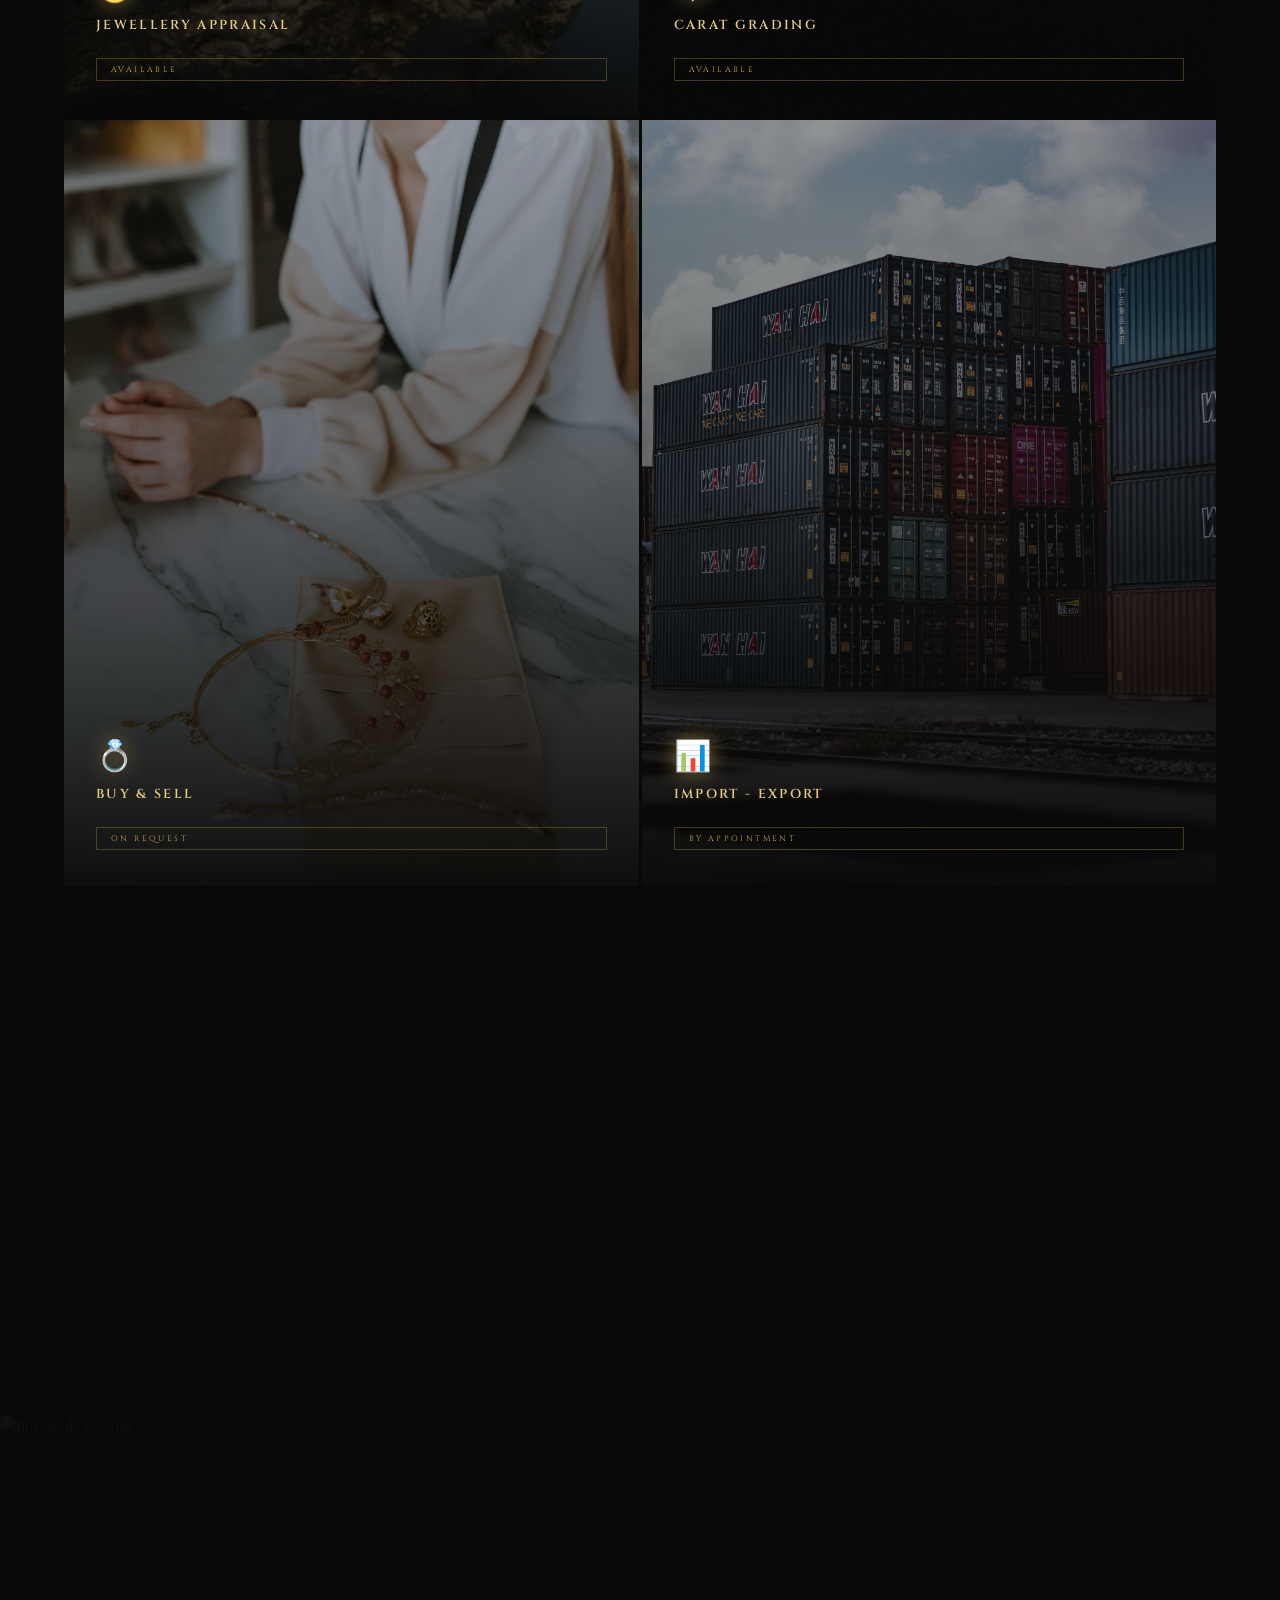
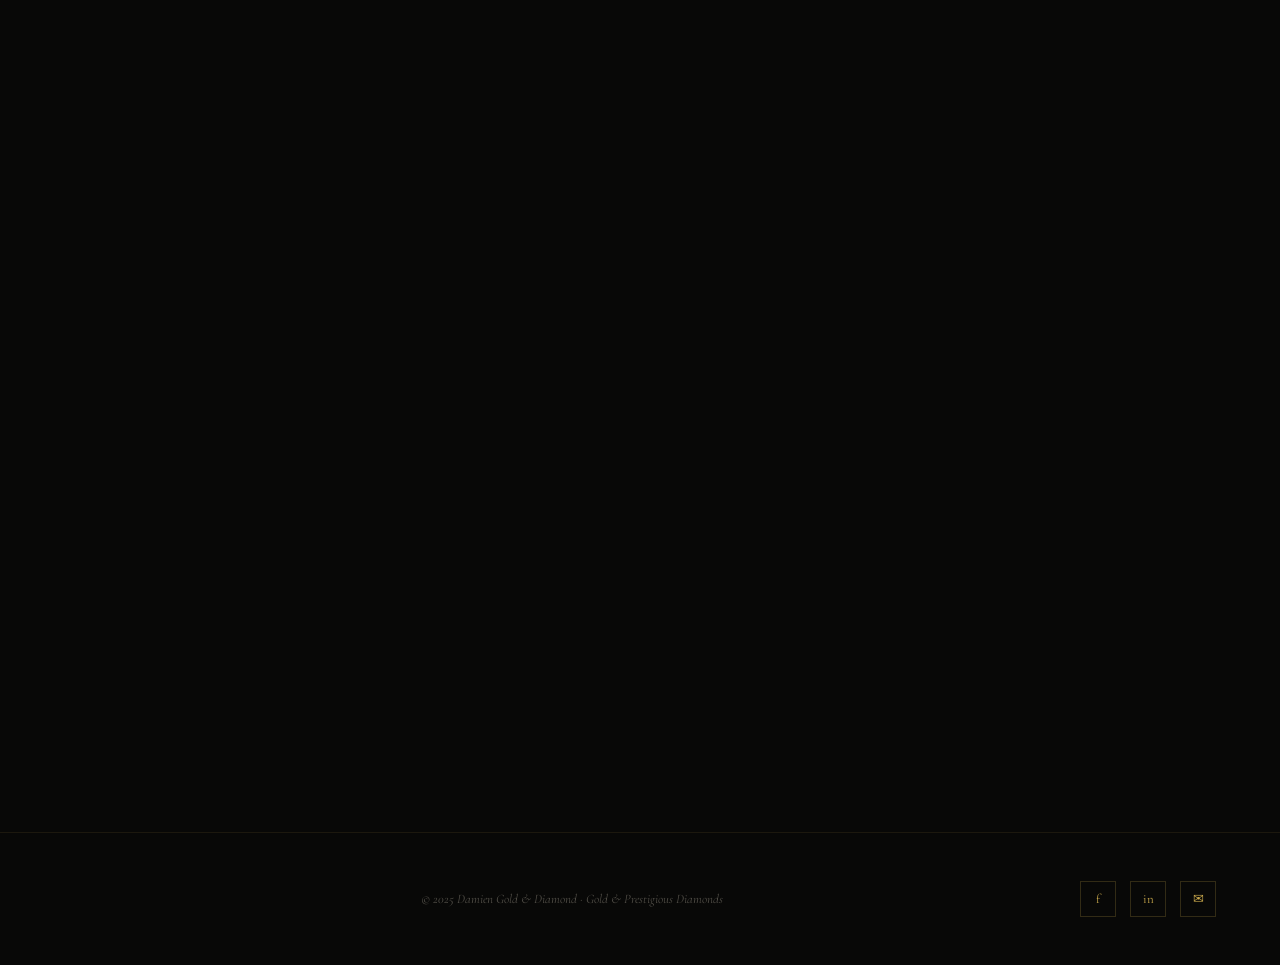
==== commit 7dd93047: "website updated 2" ====
--- a/index.html
+++ b/index.html
@@ -174,7 +174,7 @@
       <button type="submit" class="form-btn" data-i18n="form.btn">ENVOYER MA DEMANDE CONFIDENTIELLE →</button>
     </form>
     <div class="contact-info-row">
-      <div class="ci"><span class="ci-icon">📍</span><span class="ci-label" data-i18n="ci.addr">ADRESSE</span><span class="ci-val">Paris — France</span></div>
+      <div class="ci"><span class="ci-icon">📍</span><span class="ci-label" data-i18n="ci.addr">ADRESSE</span><span class="ci-val">Nice — France</span></div>
       <div class="ci"><span class="ci-icon">📱</span><span class="ci-label" data-i18n="ci.phone">TÉLÉPHONE</span><span class="ci-val">+33 07 XX XX XX XX</span></div>
       <div class="ci"><span class="ci-icon">🕐</span><span class="ci-label" data-i18n="ci.hours">HORAIRES</span><span class="ci-val" data-i18n-html="ci.hours.val">Lun–Sam &nbsp;|&nbsp; 09h – 18h</span></div>
       <div class="ci"><span class="ci-icon">✉</span><span class="ci-label" data-i18n="ci.email">EMAIL</span><span class="ci-val">contact@damien-gold-consulting.com</span></div>
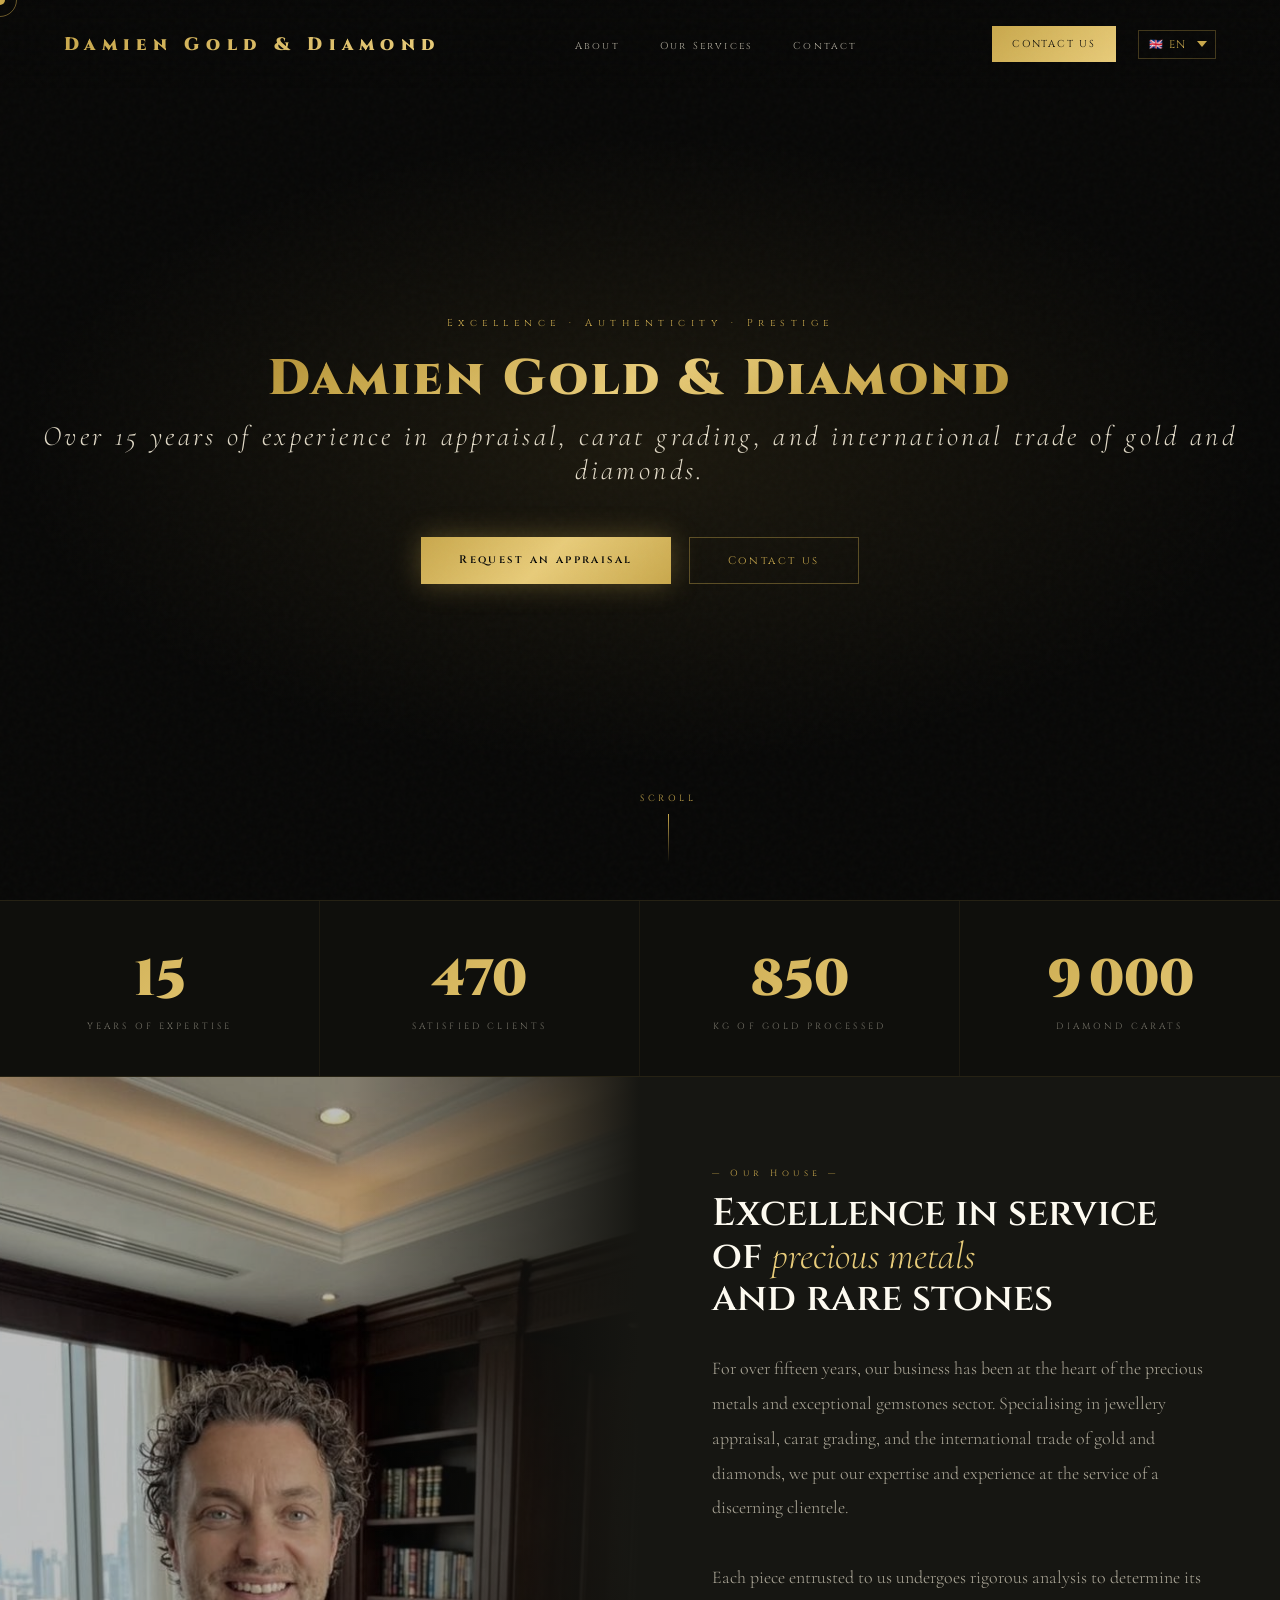
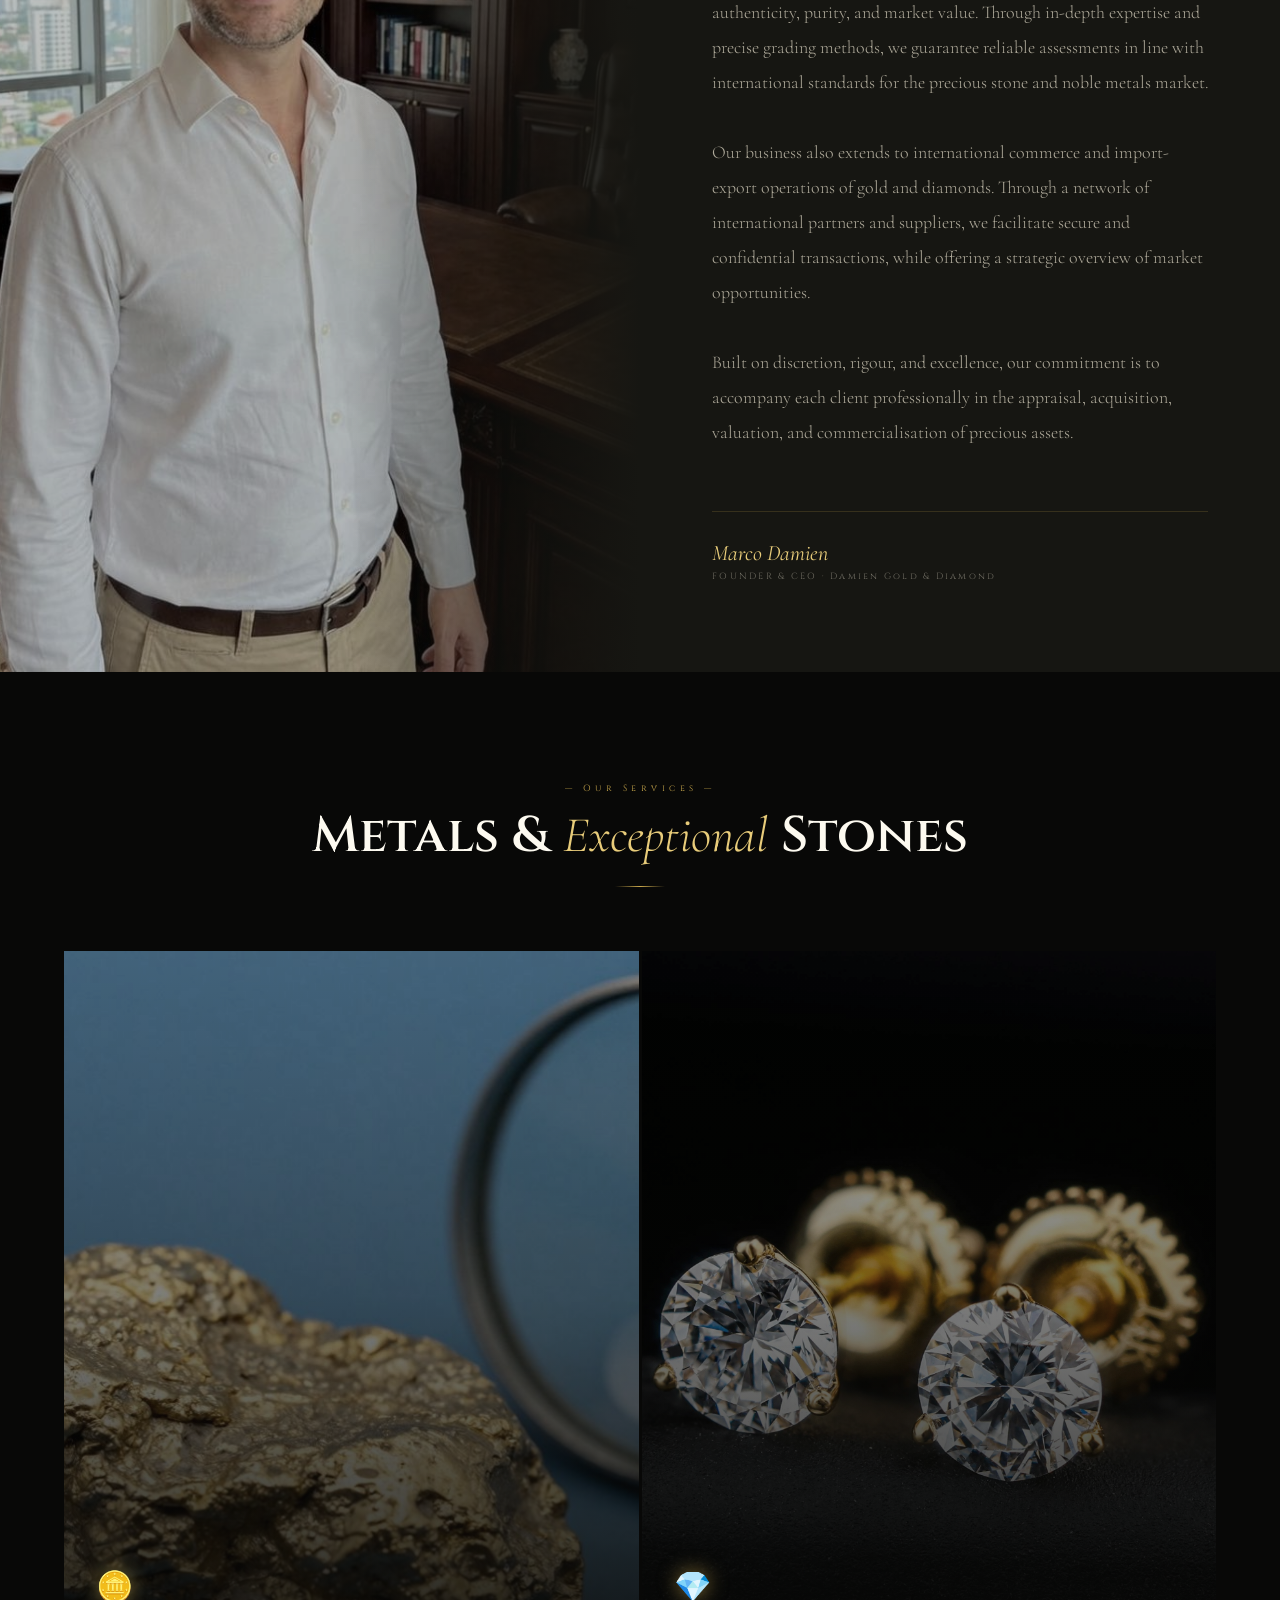
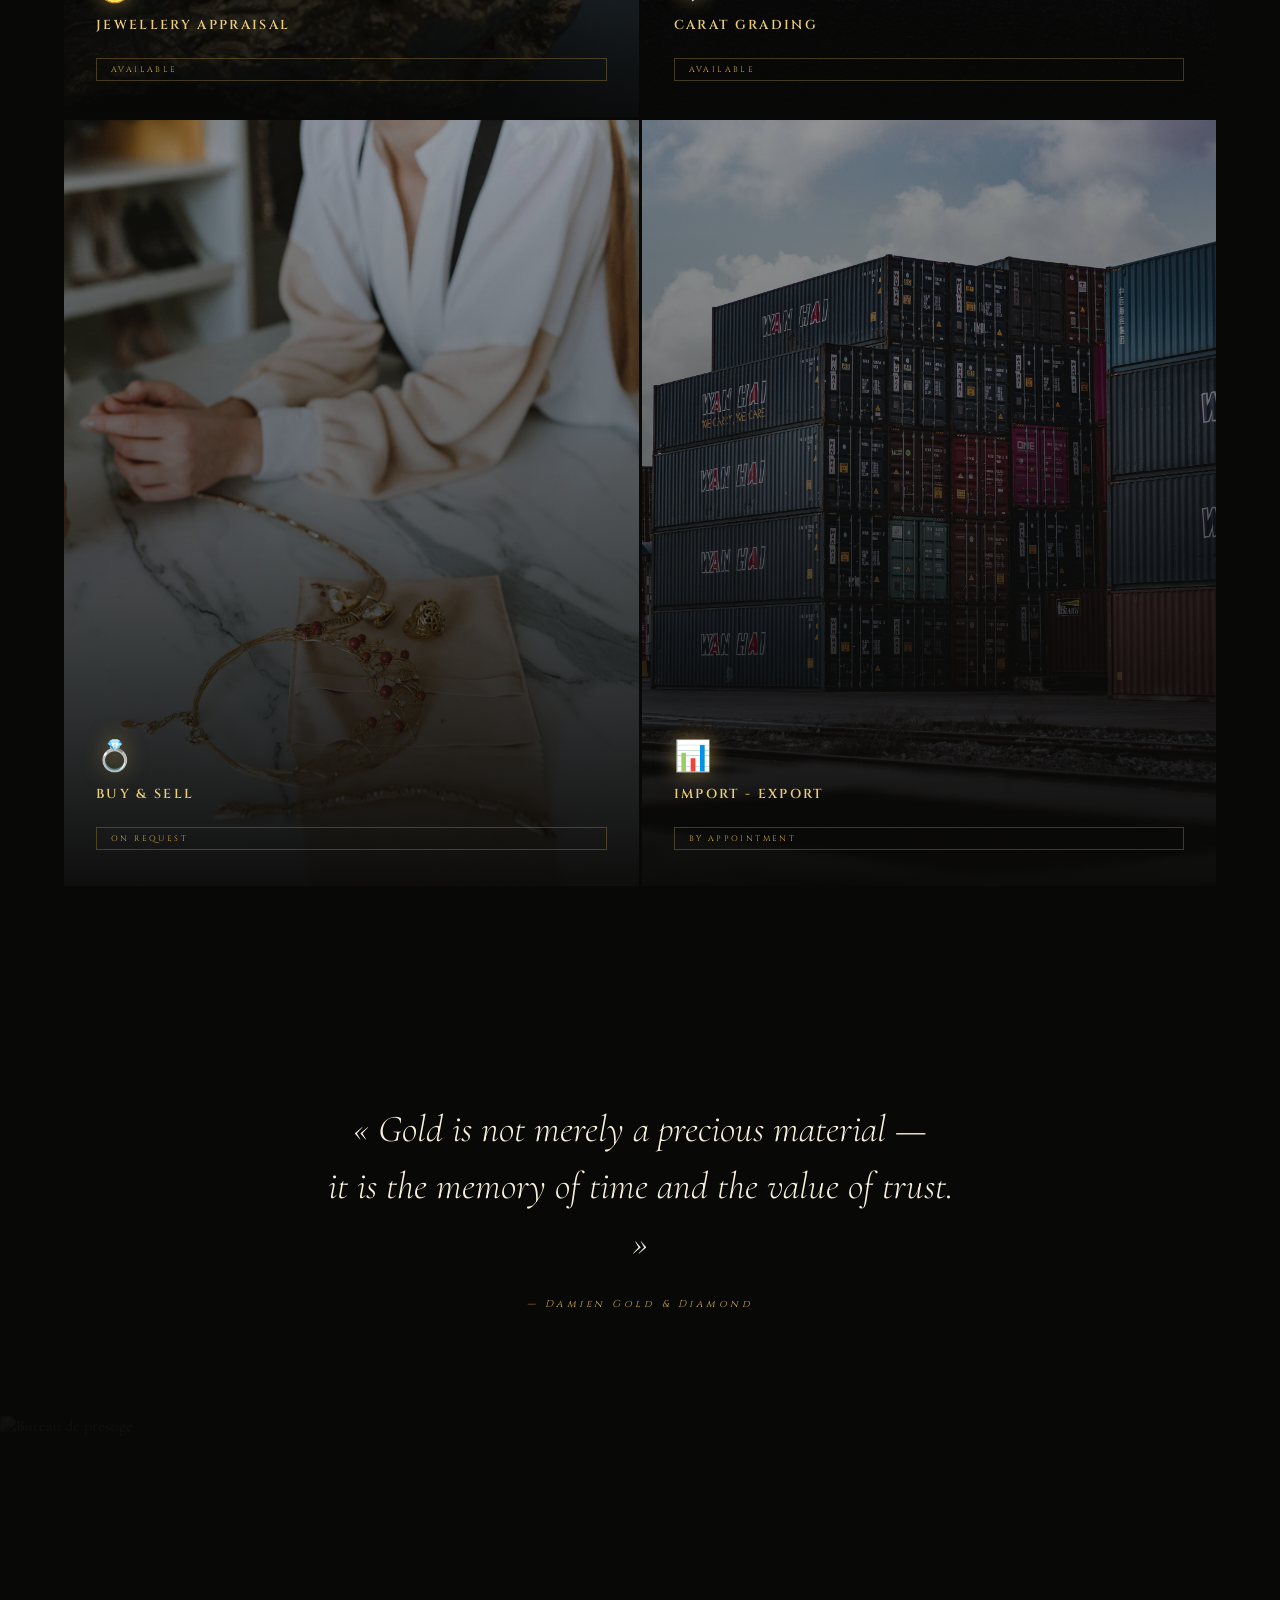
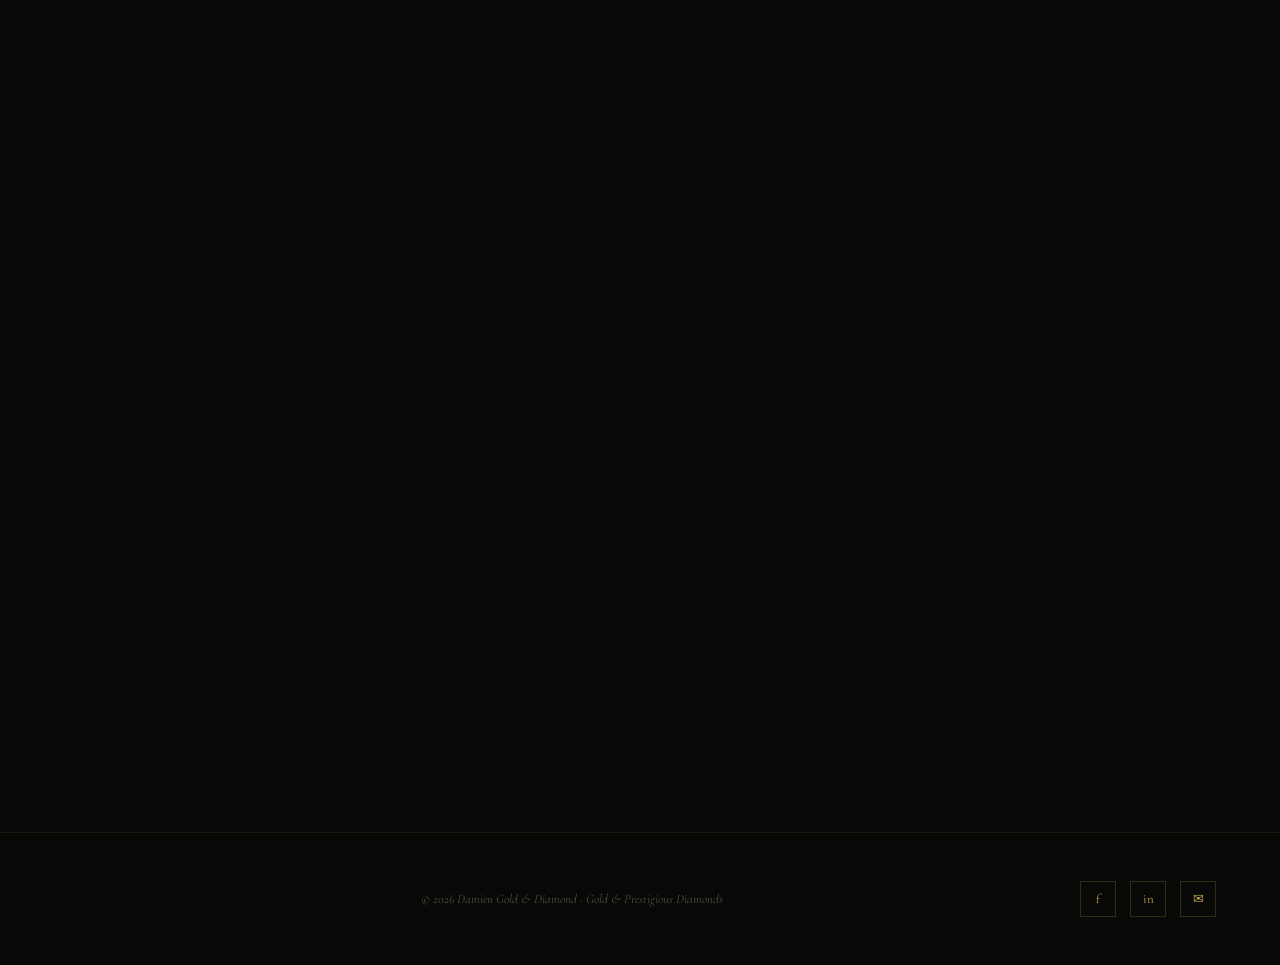
==== commit 4836845b: "website updated 3" ====
--- a/index.html
+++ b/index.html
@@ -185,7 +185,7 @@
 <!-- FOOTER -->
 <footer>
   <div class="footer-logo"></div>
-  <p class="footer-copy" data-i18n="footer.copy">© 2025 Damien Gold & Diamond · Or &amp; Diamants de Prestige</p>
+  <p class="footer-copy">© <span id="footer-year"></span> <span data-i18n="footer.copy">Damien Gold & Diamond · Or &amp; Diamants de Prestige</span></p>
   <div class="footer-links">
     <a href="#" class="footer-link">f</a>
     <a href="#" class="footer-link">in</a>
